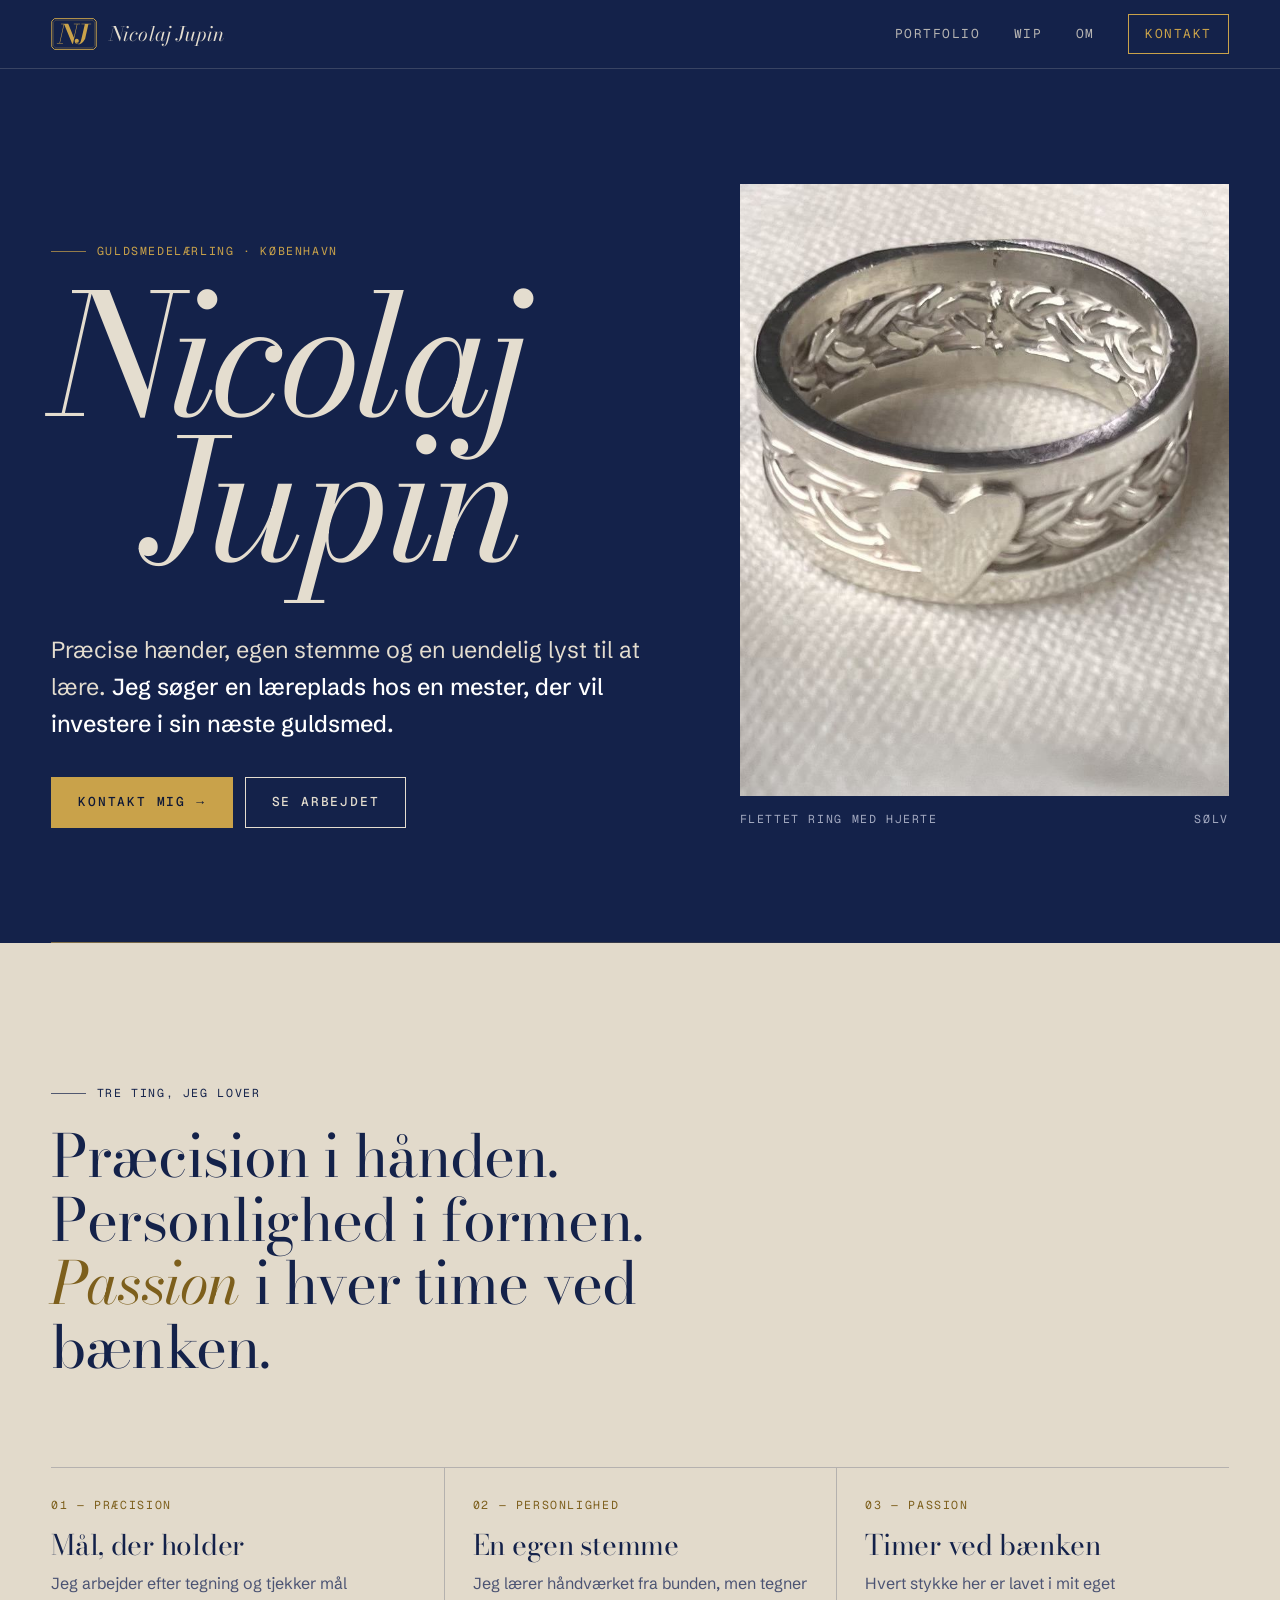
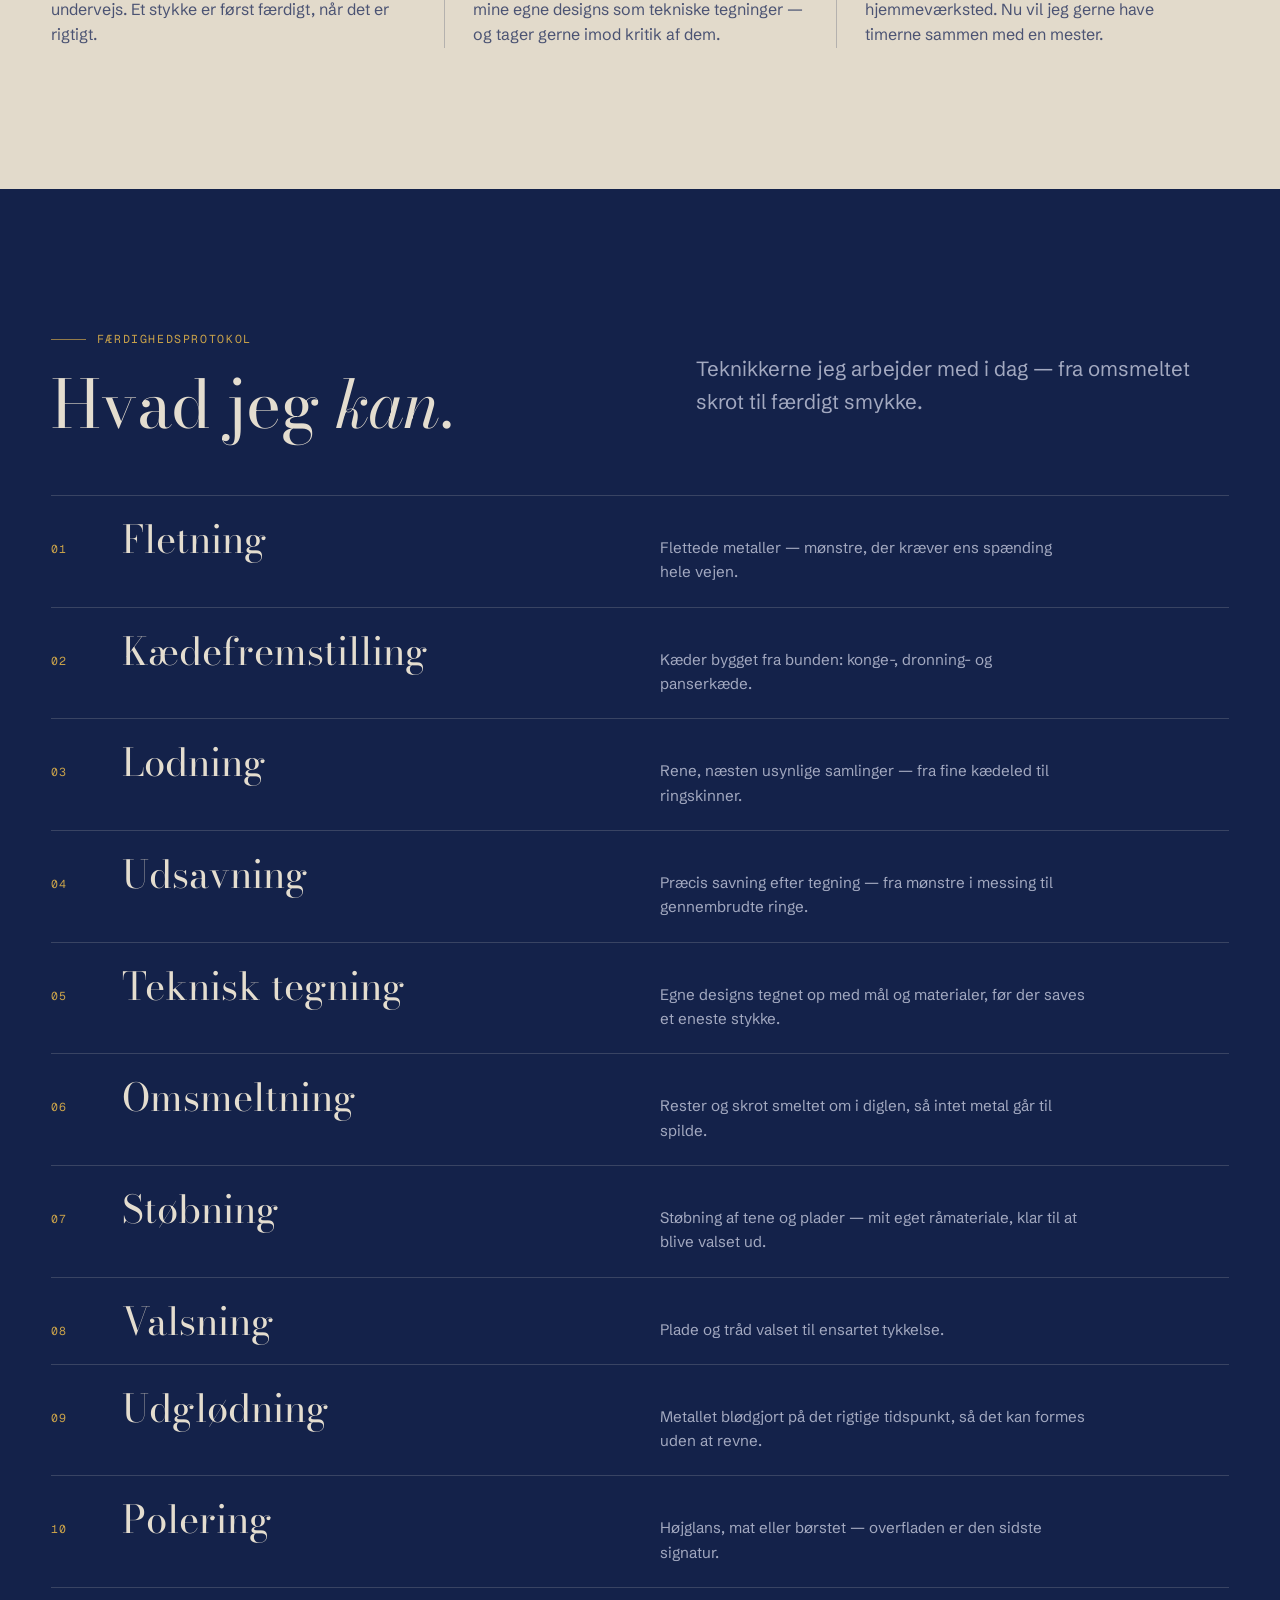
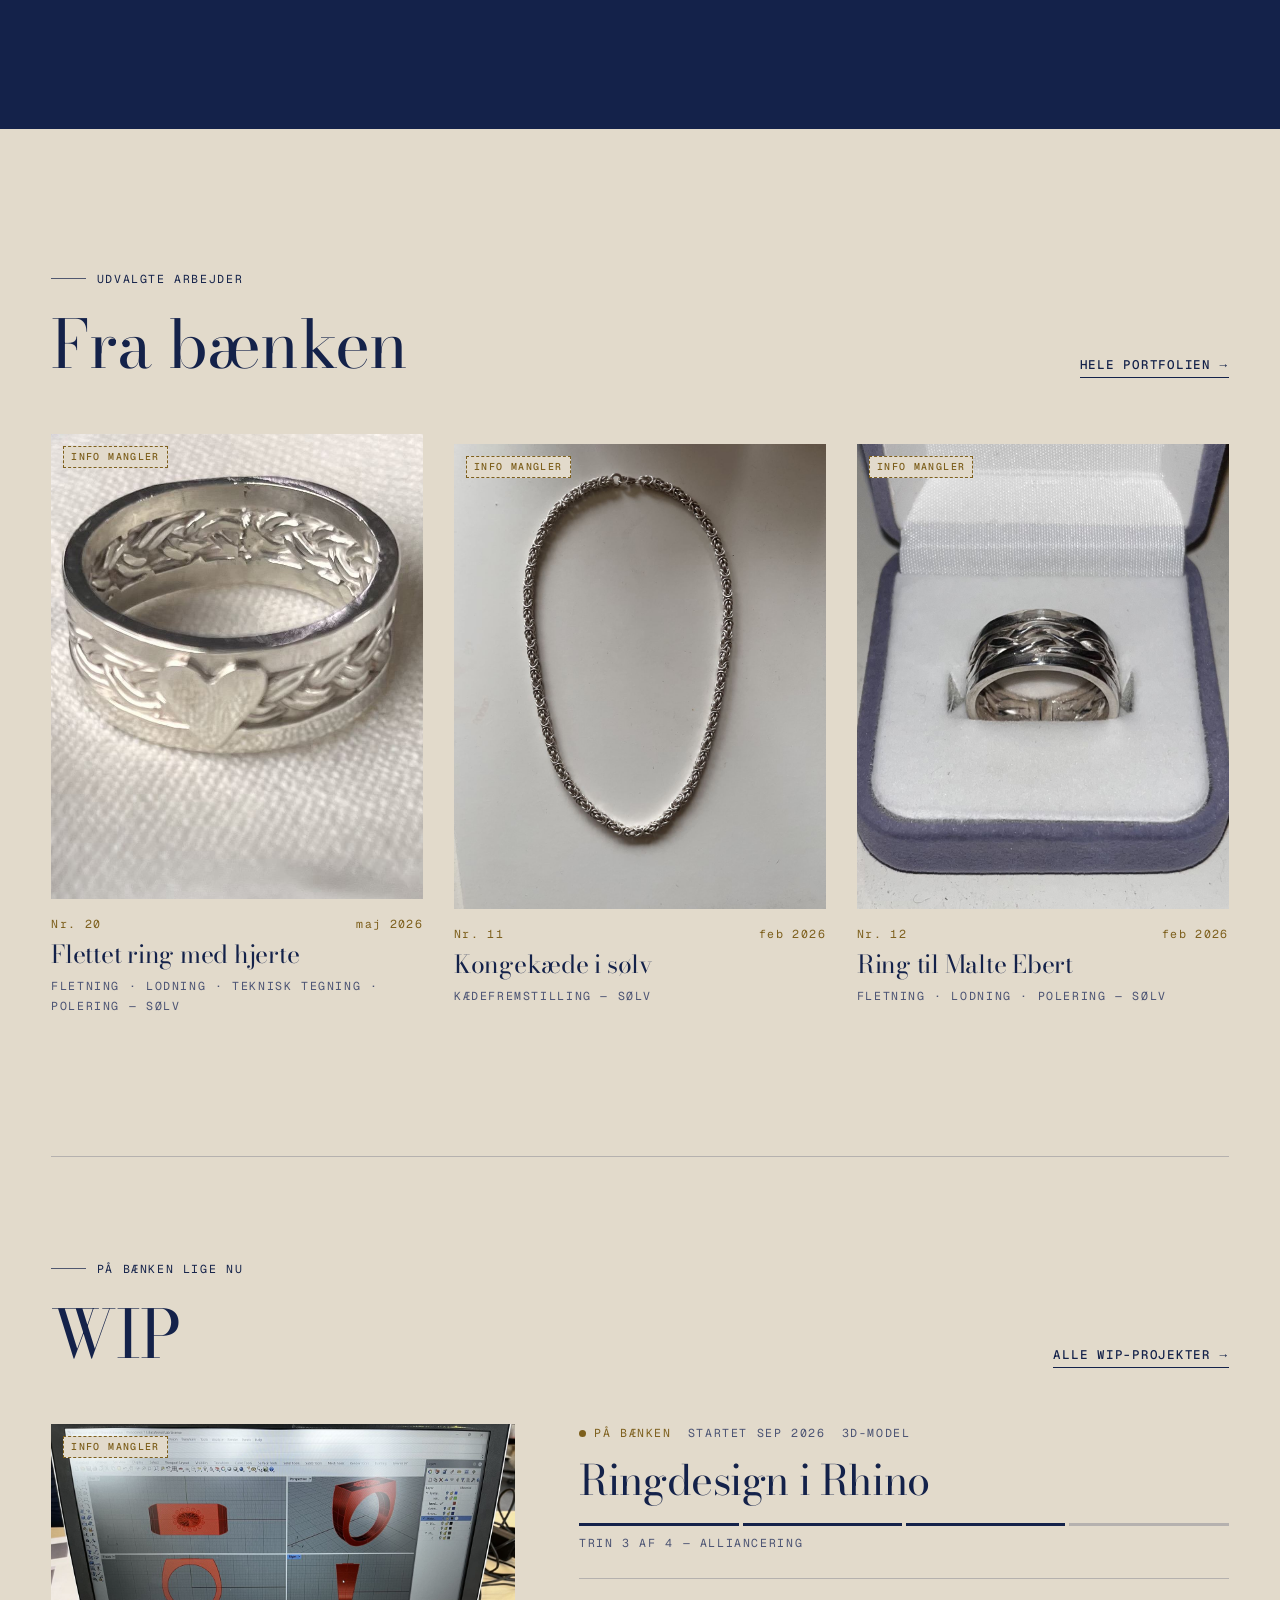
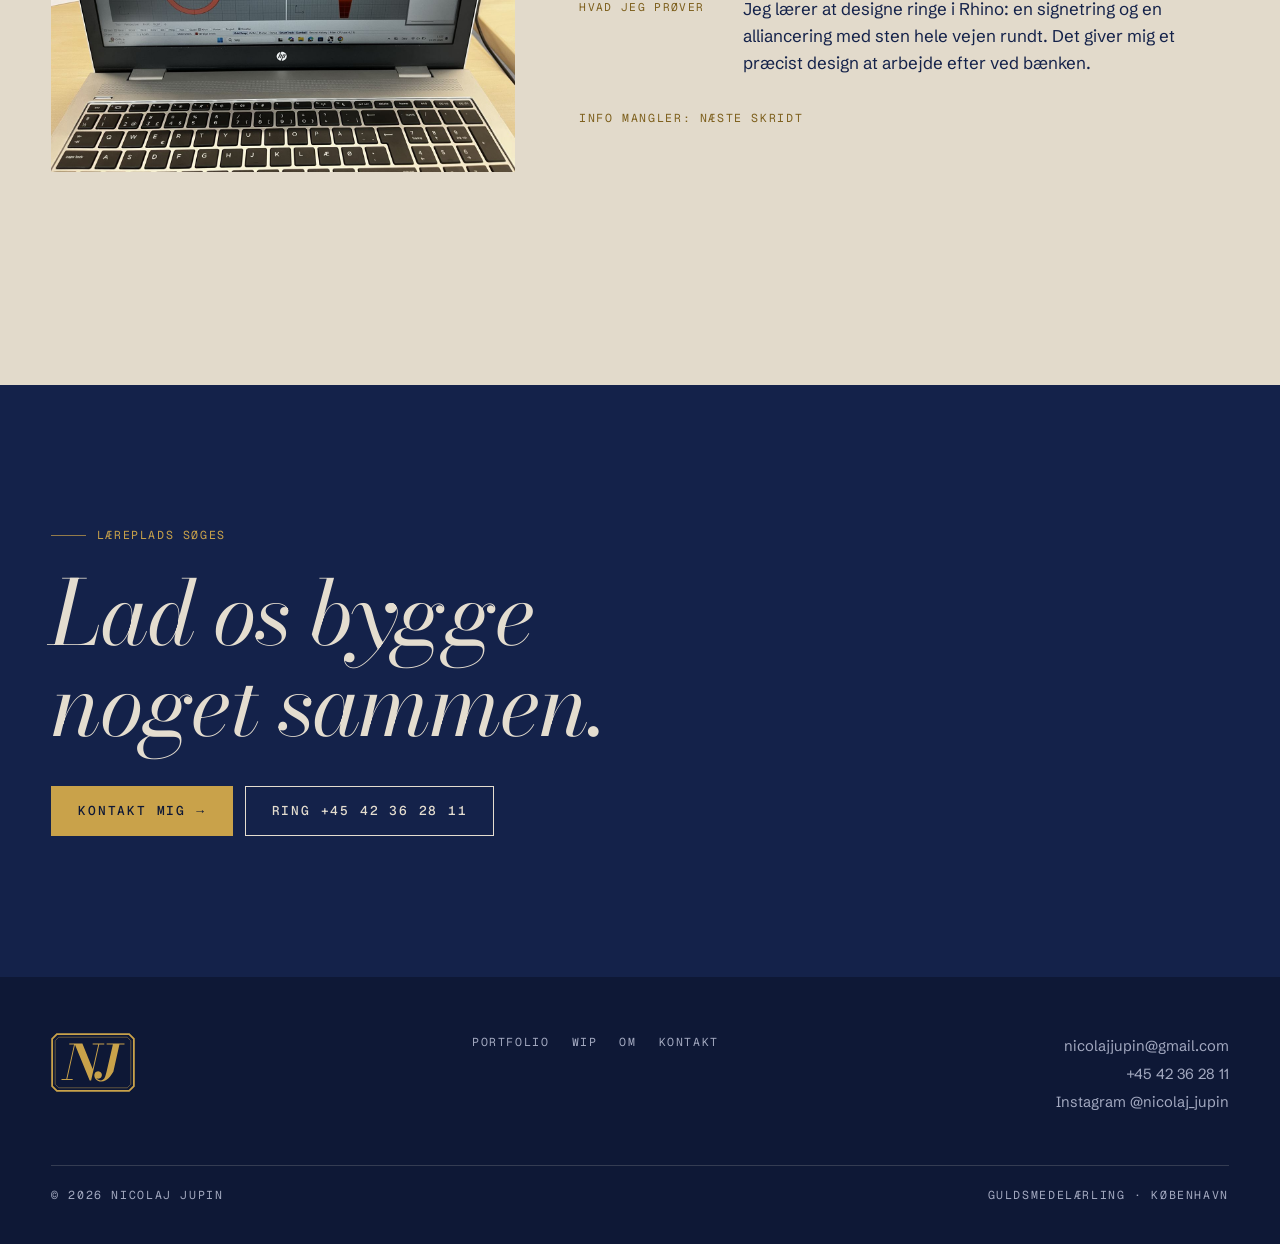
==== index.html @ 9dc7c46c "Skills ledger: plain list, no piece counts or links Shows TECHNIQUES exactly as listed in data.js; d" ====
<!doctype html>
<html lang="da" data-root="./">
<head>
<meta charset="utf-8">
<meta name="viewport" content="width=device-width, initial-scale=1">
<title>Nicolaj Jupin — Guldsmedelærling i København</title>
<meta name="description" content="Nicolaj Jupin er guldsmedelærling i København og søger læreplads. Se portfolio, WIP-projekter og kontakt ham direkte.">
<meta name="theme-color" content="#14224A">
<meta property="og:type" content="website">
<meta property="og:locale" content="da_DK">
<meta property="og:site_name" content="Nicolaj Jupin — Guldsmed">
<meta property="og:title" content="Nicolaj Jupin — Guldsmedelærling i København">
<meta property="og:description" content="Nicolaj Jupin er guldsmedelærling i København og søger læreplads. Se portfolio, WIP-projekter og kontakt ham direkte.">
<meta property="og:image" content="./assets/img/og.png">
<meta name="twitter:card" content="summary_large_image">
<link rel="icon" href="./assets/img/favicon.svg" type="image/svg+xml">
<link rel="apple-touch-icon" href="./assets/img/apple-touch-icon.png">
<link rel="preload" href="./assets/fonts/BodoniModa-italic.woff2" as="font" type="font/woff2" crossorigin>
<link rel="preload" href="./assets/fonts/SchibstedGrotesk-normal.woff2" as="font" type="font/woff2" crossorigin>
<link rel="stylesheet" href="./assets/css/style.css">
<script type="application/ld+json">{"@context": "https://schema.org", "@type": "Person", "name": "Nicolaj Jupin", "jobTitle": "Guldsmedelærling", "email": "mailto:nicolajjupin@gmail.com", "telephone": "+45 42 36 28 11", "address": {"@type": "PostalAddress", "addressLocality": "København", "addressCountry": "DK"}, "sameAs": ["https://www.instagram.com/nicolaj_jupin/"], "knowsAbout": ["Guldsmedearbejde", "Lodning", "Indfatning af ædelsten", "Valsning", "Trådtrækning", "Kædefremstilling", "Teknisk tegning"], "alumniOf": {"@type": "EducationalOrganization", "name": "NEXT København"}}</script>
</head>
<body>
<a class="skip" href="#main">Spring til indhold</a>
<header class="site-header">
  <div class="wrap">
    <a class="brand" href="./" aria-label="Nicolaj Jupin — forside">
      <span class="mark brand-mark" aria-hidden="true"></span>
      <span class="brand-name">Nicolaj Jupin</span>
    </a>
    <button class="nav-toggle" type="button" aria-expanded="false" aria-controls="nav" aria-label="Menu"><span></span><span></span></button>
    <nav class="nav" id="nav" aria-label="Hovedmenu">
      <a href="./portfolio/">Portfolio</a>
      <a href="./wip/">WIP</a>
      <a href="./om/">Om</a>
      <a class="nav-cta" href="./kontakt/">Kontakt</a>
    </nav>
  </div>
</header>
<main id="main">

<section class="hero on-ink">
  <div class="wrap hero-grid">
    <div>
      <p class="eyebrow">Guldsmedelærling · København</p>
      <h1 class="hero-name"><span>Nicolaj</span><span>Jupin</span></h1>
      <p class="hero-line">Præcise hænder, egen stemme og en uendelig lyst til at lære. <strong>Jeg søger en læreplads hos en mester, der vil investere i sin næste guldsmed.</strong></p>
      <div class="hero-actions">
        <a class="btn btn--gold" href="kontakt/">Kontakt mig <span class="arr">→</span></a>
        <a class="btn btn--ghost" href="portfolio/">Se arbejdet</a>
      </div>
    </div>
    <figure class="hero-figure">
      <a class="frame" href="portfolio/#flettet-ring-hjerte" style="display:block"><img src="assets/pieces/flettet-ring-hjerte-1.jpg" alt="Sølvring med flettet midte og et loddet hjerte" fetchpriority="high"></a>
      <figcaption class="spec"><span>Flettet ring med hjerte</span><span>Sølv</span></figcaption>
    </figure>
  </div>
</section>

<section class="section">
  <div class="wrap">
    <p class="eyebrow">Tre ting, jeg lover</p>
    <p class="statement reveal">Præcision i hånden. Personlighed i formen. <em>Passion</em> i hver time ved bænken.</p>
    <div class="pillars">
      <div class="pillar reveal"><span class="spec">01 — Præcision</span><h3>Mål, der holder</h3><p>Jeg arbejder efter tegning og tjekker mål undervejs. Et stykke er først færdigt, når det er rigtigt.</p></div>
      <div class="pillar reveal"><span class="spec">02 — Personlighed</span><h3>En egen stemme</h3><p>Jeg lærer håndværket fra bunden, men tegner mine egne designs som tekniske tegninger — og tager gerne imod kritik af dem.</p></div>
      <div class="pillar reveal"><span class="spec">03 — Passion</span><h3>Timer ved bænken</h3><p>Hvert stykke her er lavet i mit eget hjemmeværksted. Nu vil jeg gerne have timerne sammen med en mester.</p></div>
    </div>
  </div>
</section>

<section class="section on-ink" style="padding-top:0">
  <div class="wrap">
    <hr class="rule" style="margin-bottom:clamp(72px,11vw,150px);opacity:0">
    <div class="sec-head">
      <div><p class="eyebrow">Færdighedsprotokol</p><h2>Hvad jeg <em>kan</em>.</h2></div>
      <p class="lede" style="max-width:26em">Teknikkerne jeg arbejder med i dag — fra omsmeltet skrot til færdigt smykke.</p>
    </div>
    <ol class="ledger" id="ledger"></ol>
  </div>
</section>

<section class="section">
  <div class="wrap">
    <div class="sec-head">
      <div><p class="eyebrow">Udvalgte arbejder</p><h2>Fra bænken</h2></div>
      <a class="link-arrow" href="portfolio/">Hele portfolien <span>→</span></a>
    </div>
    <div class="grid" id="featured"></div>
  </div>
</section>

<section class="section on-linen" style="padding-top:0">
  <div class="wrap">
    <hr class="rule" style="margin-bottom:clamp(56px,8vw,110px)">
    <div class="sec-head">
      <div><p class="eyebrow">På bænken lige nu</p><h2>WIP</h2></div>
      <a class="link-arrow" href="wip/">Alle WIP-projekter <span>→</span></a>
    </div>
    <div id="wip" data-limit="1"></div>
  </div>
</section>

<section class="section on-ink cta-band">
  <div class="wrap">
    <p class="eyebrow">Læreplads søges</p>
    <h2 class="reveal">Lad os bygge noget sammen.</h2>
    <div class="row reveal">
      <a class="btn btn--gold" href="./kontakt/">Kontakt mig <span class="arr">→</span></a>
      <a class="btn btn--ghost" href="tel:+4542362811">Ring +45 42 36 28 11</a>
    </div>
  </div>
</section>
</main>
<dialog class="piece" id="piece-dialog" aria-label="Stykke"></dialog>
<footer class="site-footer">
  <div class="wrap">
    <div class="foot-grid">
      <a href="./" aria-label="Forside"><span class="mark foot-mark" aria-hidden="true"></span></a>
      <nav class="foot-nav spec" aria-label="Sidefod">
        <a href="./portfolio/">Portfolio</a><a href="./wip/">WIP</a><a href="./om/">Om</a><a href="./kontakt/">Kontakt</a>
      </nav>
      <div class="foot-contact">
        <a href="mailto:nicolajjupin@gmail.com">nicolajjupin@gmail.com</a><br>
        <a href="tel:+4542362811">+45 42 36 28 11</a><br>
        <a href="https://www.instagram.com/nicolaj_jupin/" rel="me noopener" target="_blank">Instagram @nicolaj_jupin</a>
      </div>
    </div>
    <div class="foot-base spec">
      <span>© <span id="year">2026</span> Nicolaj Jupin</span>
      <span>Guldsmedelærling · København</span>
    </div>
  </div>
</footer>
<script src="./assets/js/data.js"></script>
<script src="./assets/js/main.js"></script>
</body>
</html>
---- assets/css/style.css ----
/* Nicolaj Jupin — "The Hallmark"
   Ink blue dominates, linen is the paper, gold is rare and only for what matters. */

@font-face { font-family: "Bodoni Moda"; font-style: normal; font-weight: 400 700; font-display: swap;
  src: url("../fonts/BodoniModa-normal.woff2") format("woff2"); }
@font-face { font-family: "Bodoni Moda"; font-style: italic; font-weight: 400 700; font-display: swap;
  src: url("../fonts/BodoniModa-italic.woff2") format("woff2"); }
@font-face { font-family: "Schibsted Grotesk"; font-style: normal; font-weight: 400 700; font-display: swap;
  src: url("../fonts/SchibstedGrotesk-normal.woff2") format("woff2"); }
@font-face { font-family: "Geist Mono"; font-style: normal; font-weight: 400 500; font-display: swap;
  src: url("../fonts/GeistMono-normal.woff2") format("woff2"); }

:root {
  --ink: #14224a;
  --ink-deep: #0e1836;
  --ink-soft: #24345f;
  --linen: #e2dacb;          /* muted cream: warm, low-glare paper */
  --linen-2: #d6ccb9;
  --linen-text: #e4ddcf;     /* cream used as text on blue */
  --gold: #c9a24a;
  --gold-deep: #7d5f1c;      /* gold for small marks on linen */
  --muted: #4b5373;
  --muted-on-ink: #a3a9c0;
  --rule: rgba(20, 34, 74, .22);
  --rule-on-ink: rgba(228, 221, 207, .18);

  --display: "Bodoni Moda", "Didot", "Bodoni 72", Georgia, serif;
  --text: "Schibsted Grotesk", "Helvetica Neue", sans-serif;
  --mono: "Geist Mono", ui-monospace, "SFMono-Regular", Menlo, monospace;

  --gutter: clamp(16px, 4vw, 56px);
  --max: 1320px;
  --ease: cubic-bezier(.2, .7, .1, 1);
}

*, *::before, *::after { box-sizing: border-box; }
html { -webkit-text-size-adjust: 100%; scroll-behavior: smooth; }
body {
  margin: 0;
  background: var(--linen);
  color: var(--ink);
  font: 400 1.0625rem/1.6 var(--text);
  -webkit-font-smoothing: antialiased;
  text-rendering: optimizeLegibility;
}
img { max-width: 100%; display: block; }
a { color: inherit; }
::selection { background: var(--gold); color: var(--ink-deep); }
:focus-visible { outline: 2px solid var(--gold); outline-offset: 3px; }

.skip { position: absolute; left: -999px; top: 8px; background: var(--gold); color: var(--ink-deep); padding: 8px 14px; z-index: 100; }
.skip:focus { left: 8px; }

.wrap { width: 100%; max-width: var(--max); margin: 0 auto; padding: 0 var(--gutter); }

/* ---------- type ---------- */
.eyebrow, .spec, .mono {
  font-family: var(--mono);
  font-size: .72rem;
  letter-spacing: .14em;
  text-transform: uppercase;
  font-weight: 400;
}
.eyebrow { display: flex; align-items: center; gap: .9em; margin: 0 0 1.4rem; }
.eyebrow::before { content: ""; width: 2.2rem; height: 1px; background: currentColor; opacity: .7; }
.on-ink .eyebrow { color: var(--gold); }

h1, h2, h3 { font-family: var(--display); font-weight: 400; margin: 0; line-height: 1.02; letter-spacing: -.01em; }
/* Bodoni's display optical size makes hairlines vanish on screens; a lower opsz keeps them crisp. */
h1, h2, h3, .statement, .ledger .t, .big-link, .brand-name { font-variation-settings: "opsz" 24; }
h2 { font-size: clamp(2.2rem, 5.2vw, 4.2rem); }
h3 { font-size: clamp(1.4rem, 2.2vw, 1.8rem); line-height: 1.15; }
em, .it { font-style: italic; }
.lede { font-size: clamp(1.1rem, 1.6vw, 1.3rem); max-width: 34em; color: var(--muted); }
.on-ink .lede { color: var(--muted-on-ink); }
p { margin: 0 0 1em; }

/* ---------- surfaces ---------- */
.on-ink { background: var(--ink); color: var(--linen-text); }
.on-ink-deep { background: var(--ink-deep); color: var(--linen-text); }
.section { padding: clamp(72px, 11vw, 150px) 0; }
.section--tight { padding: clamp(56px, 7vw, 96px) 0; }

.rule { border: 0; height: 1px; background: var(--rule); margin: 0; }
.on-ink .rule { background: var(--rule-on-ink); }

/* ---------- header ---------- */
.site-header {
  position: sticky; top: 0; z-index: 50;
  background: var(--ink);
  color: var(--linen-text);
  border-bottom: 1px solid var(--rule-on-ink);
}
.site-header .wrap { display: flex; align-items: center; justify-content: space-between; height: 68px; }
.brand { display: flex; align-items: center; gap: 12px; text-decoration: none; }
.mark {
  display: block; aspect-ratio: 3000 / 2100; background: currentColor;
  -webkit-mask: url("../img/mark.svg") center / contain no-repeat; mask: url("../img/mark.svg") center / contain no-repeat;
}
.brand-mark { width: 46px; color: var(--gold); flex: none; }
.brand-name { font-family: var(--display); font-style: italic; font-size: 1.25rem; letter-spacing: .005em; }
.nav { display: flex; align-items: center; gap: clamp(18px, 2.6vw, 38px); }
.nav a {
  text-decoration: none; font-size: .8rem; letter-spacing: .12em; text-transform: uppercase;
  font-family: var(--mono); color: var(--linen-text); opacity: .78; padding: 6px 0; position: relative;
  transition: opacity .2s;
}
.nav a:hover, .nav a[aria-current="page"] { opacity: 1; }
.nav a[aria-current="page"]::after { content: ""; position: absolute; left: 0; right: 0; bottom: 0; height: 1px; background: var(--gold); }
.nav a.nav-cta { opacity: 1; color: var(--gold); border: 1px solid var(--gold); padding: 9px 16px; }
.nav a.nav-cta:hover { background: var(--gold); color: var(--ink-deep); }
.nav a.nav-cta[aria-current="page"]::after { display: none; }
.nav-toggle { display: none; background: none; border: 0; color: var(--linen-text); padding: 10px; margin-right: -10px; cursor: pointer; }
.nav-toggle span { display: block; width: 24px; height: 1px; background: currentColor; margin: 6px 0; transition: transform .3s var(--ease), opacity .2s; }

@media (max-width: 760px) {
  .nav-toggle { display: block; }
  .nav {
    position: fixed; inset: 68px 0 auto 0; flex-direction: column; align-items: stretch; gap: 0;
    background: var(--ink); padding: 8px var(--gutter) 28px; border-bottom: 1px solid var(--rule-on-ink);
    transform: translateY(-8px); opacity: 0; visibility: hidden; transition: all .25s var(--ease);
  }
  .nav a { padding: 18px 0; border-bottom: 1px solid var(--rule-on-ink); font-size: .85rem; }
  .nav a[aria-current="page"]::after { display: none; }
  .nav a[aria-current="page"] { color: var(--gold); }
  .nav a.nav-cta { margin-top: 20px; text-align: center; }
  .menu-open .nav { transform: none; opacity: 1; visibility: visible; }
  .menu-open .nav-toggle span:first-child { transform: translateY(3.5px) rotate(45deg); }
  .menu-open .nav-toggle span:last-child { transform: translateY(-3.5px) rotate(-45deg); }
}

/* ---------- buttons ---------- */
.btn {
  display: inline-flex; align-items: center; gap: .8em; text-decoration: none; cursor: pointer;
  font: 500 .8rem/1 var(--mono); letter-spacing: .14em; text-transform: uppercase;
  padding: 18px 26px; border: 1px solid currentColor; background: none; color: inherit;
  transition: background .25s, color .25s, border-color .25s;
}
.btn .arr { transition: transform .3s var(--ease); }
.btn:hover .arr { transform: translateX(4px); }
.btn--gold { background: var(--gold); border-color: var(--gold); color: var(--ink-deep); }
.btn--gold:hover { background: var(--linen-text); border-color: var(--linen-text); }
.btn--ghost:hover { background: var(--linen-text); color: var(--ink); border-color: var(--linen-text); }
.on-linen .btn--ghost:hover, .btn--ink:hover { background: var(--ink); color: var(--linen-text); border-color: var(--ink); }
.link-arrow { font: 500 .78rem/1 var(--mono); letter-spacing: .14em; text-transform: uppercase; text-decoration: none; display: inline-flex; gap: .7em; padding: 6px 0; border-bottom: 1px solid currentColor; }
.link-arrow:hover { color: var(--gold-deep); }
.on-ink .link-arrow:hover { color: var(--gold); }

/* ---------- hero ---------- */
.hero { position: relative; overflow: hidden; padding: clamp(56px, 9vw, 120px) 0 clamp(64px, 9vw, 120px); }
.hero-grid { display: grid; grid-template-columns: 1.25fr 1fr; gap: clamp(32px, 6vw, 96px); align-items: end; }
.hero-name {
  font-family: var(--display); font-style: italic; font-weight: 400;
  font-size: clamp(3.6rem, 16vw, 10.5rem); line-height: .86; letter-spacing: -.035em;
  margin: 0 0 .35em; font-variation-settings: "opsz" 12;
}
.hero-name span { display: block; }
.hero-name span:last-child { padding-left: .55em; }
.hero-line { font-size: clamp(1.15rem, 1.9vw, 1.45rem); max-width: 26em; color: var(--linen-text); margin-bottom: 2.2rem; }
.hero-line strong { font-weight: 500; color: #fff; }
.hero-actions { display: flex; flex-wrap: wrap; gap: 12px; }
.hero-figure { margin: 0; }
.hero-figure .frame { aspect-ratio: 4 / 5; }
.hero-figure figcaption { margin-top: 14px; color: var(--muted-on-ink); display: flex; justify-content: space-between; gap: 12px; }
.hero::after { /* engraved hairline under the whole hero */
  content: ""; position: absolute; left: var(--gutter); right: var(--gutter); bottom: 0; height: 1px;
  background: linear-gradient(90deg, var(--gold), transparent 70%); opacity: .6;
}
@media (max-width: 860px) {
  .hero-grid { grid-template-columns: 1fr; }
  .hero-figure { max-width: 440px; }
}

/* ---------- photo frames & placeholders ---------- */
.frame {
  position: relative; overflow: hidden; background: var(--linen-2);
  aspect-ratio: 1 / 1;
}
.frame img { width: 100%; height: 100%; object-fit: cover; transition: transform .8s var(--ease); }
.on-ink .frame { background: var(--ink-soft); }
.ph-photo {
  position: absolute; inset: 0; display: grid; place-items: center; text-align: center;
  background:
    radial-gradient(120% 90% at 30% 20%, rgba(255,255,255,.35), transparent 60%),
    repeating-linear-gradient(135deg, transparent 0 14px, rgba(20,34,74,.045) 14px 15px),
    var(--linen-2);
  color: var(--ink);
}
.on-ink .ph-photo, .ph-photo--ink {
  background:
    radial-gradient(120% 90% at 30% 20%, rgba(201,162,74,.16), transparent 60%),
    repeating-linear-gradient(135deg, transparent 0 14px, rgba(228,221,207,.05) 14px 15px),
    var(--ink-soft);
  color: var(--linen-text);
}
.ph-photo .mark { width: 34%; max-width: 130px; opacity: .3; margin: 0 auto 14px; }
.ph-photo .spec { opacity: .6; }

/* clearly visible marker for placeholder content that still needs real copy/photos */
.ph-tag {
  display: inline-block; font: 500 .62rem/1 var(--mono); letter-spacing: .14em; text-transform: uppercase;
  padding: 5px 7px; border: 1px dashed currentColor; color: var(--gold-deep); vertical-align: middle;
}
.on-ink .ph-tag { color: var(--gold); }
.frame .ph-tag { position: absolute; top: 12px; left: 12px; background: var(--linen); z-index: 1; }
.on-ink .frame .ph-tag { background: var(--ink); }

/* ---------- statement ---------- */
.statement {
  font-family: var(--display); font-weight: 400; font-size: clamp(1.9rem, 4.6vw, 3.9rem);
  line-height: 1.08; letter-spacing: -.015em; max-width: 19ch; margin: 0;
}
.statement em { color: var(--gold-deep); }
.pillars { display: grid; grid-template-columns: repeat(3, 1fr); gap: 0; margin-top: clamp(48px, 7vw, 88px); border-top: 1px solid var(--rule); }
.pillar { padding: 28px 28px 0 0; }
.pillar + .pillar { padding-left: 28px; border-left: 1px solid var(--rule); }
.pillar .spec { color: var(--gold-deep); display: block; margin-bottom: 14px; }
.pillar h3 { margin-bottom: 10px; }
.pillar p { color: var(--muted); margin: 0; font-size: 1rem; }
@media (max-width: 760px) {
  .pillars { grid-template-columns: 1fr; }
  .pillar, .pillar + .pillar { padding: 24px 0; border-left: 0; border-bottom: 1px solid var(--rule); }
}

/* ---------- section heads ---------- */
.sec-head { display: flex; justify-content: space-between; align-items: end; gap: 24px; margin-bottom: clamp(32px, 5vw, 56px); flex-wrap: wrap; }
.sec-head h2 { max-width: 14ch; }

/* ---------- piece cards ---------- */
.grid { display: grid; grid-template-columns: repeat(3, 1fr); gap: clamp(20px, 3vw, 40px) clamp(16px, 2.4vw, 32px); }
@media (max-width: 960px) { .grid { grid-template-columns: repeat(2, 1fr); } }
@media (max-width: 560px) { .grid { grid-template-columns: 1fr; } }

.card { display: block; text-decoration: none; color: inherit; background: none; border: 0; padding: 0; text-align: left; font: inherit; cursor: pointer; width: 100%; }
.card .frame { aspect-ratio: 4 / 5; }
.card:hover .frame img { transform: scale(1.035); }
.card-meta { display: flex; justify-content: space-between; align-items: baseline; gap: 12px; margin-top: 16px; }
.card-no { font-family: var(--mono); font-size: .72rem; letter-spacing: .12em; color: var(--gold-deep); }
.on-ink .card-no { color: var(--gold); }
.card h3 { font-size: 1.55rem; margin: 6px 0 8px; transition: color .2s; }
.card:hover h3 { font-style: italic; }
.card .spec { color: var(--muted); line-height: 1.7; }
.on-ink .card .spec { color: var(--muted-on-ink); }

/* ---------- skills ledger ---------- */
.ledger { list-style: none; margin: 0; padding: 0; border-top: 1px solid var(--rule-on-ink); counter-reset: led; }
.ledger li { counter-increment: led; }
.ledger .row {
  display: grid; grid-template-columns: 3.2rem minmax(0, 1fr) minmax(0, 1.1fr); align-items: baseline; gap: 20px;
  padding: 22px 0; border-bottom: 1px solid var(--rule-on-ink);
}
.ledger .row::before { content: counter(led, decimal-leading-zero); font-family: var(--mono); font-size: .72rem; letter-spacing: .1em; color: var(--gold); }
.ledger .t { font-family: var(--display); font-size: clamp(1.5rem, 3vw, 2.4rem); line-height: 1.1; }
.ledger .d { color: var(--muted-on-ink); font-size: .95rem; max-width: 28em; }
@media (max-width: 760px) {
  .ledger .row { grid-template-columns: 2.4rem minmax(0, 1fr); row-gap: 6px; padding: 18px 0; }
  .ledger .d { grid-column: 2; }
}

/* ---------- WIP ---------- */
.wip { display: grid; grid-template-columns: minmax(0, 5fr) minmax(0, 7fr); gap: clamp(28px, 5vw, 72px); padding: clamp(40px, 6vw, 72px) 0; border-top: 1px solid var(--rule); }
.wip:first-child { border-top: 0; padding-top: 0; }
.wip .frame { aspect-ratio: 4 / 3; }
.wip-status { display: flex; gap: 16px; flex-wrap: wrap; margin-bottom: 14px; color: var(--muted); }
.wip-status .live { color: var(--gold-deep); display: inline-flex; align-items: center; gap: 8px; }
.wip-status .live::before { content: ""; width: 7px; height: 7px; border-radius: 50%; background: currentColor; animation: pulse 2.4s infinite; }
@keyframes pulse { 50% { opacity: .25; } }
.wip h3 { font-size: clamp(1.8rem, 3.4vw, 2.6rem); margin-bottom: 18px; }
.progress { display: grid; grid-template-columns: repeat(var(--steps, 5), 1fr); gap: 4px; margin: 0 0 8px; }
.progress i { height: 3px; background: var(--rule); }
.progress i.on { background: var(--ink); }
.progress-label { color: var(--muted); margin-bottom: 26px; display: block; }
.notes { display: grid; gap: 0; margin: 0; }
.notes > div { display: grid; grid-template-columns: 9rem 1fr; gap: 20px; padding: 16px 0; border-top: 1px solid var(--rule); }
.notes dt { font-family: var(--mono); font-size: .7rem; letter-spacing: .12em; text-transform: uppercase; color: var(--gold-deep); padding-top: 4px; }
.notes dd { margin: 0; }
@media (max-width: 760px) {
  .wip { grid-template-columns: 1fr; }
  .notes > div { grid-template-columns: 1fr; gap: 6px; }
}

/* ---------- page head (inner pages) ---------- */
.page-head { padding: clamp(56px, 9vw, 120px) 0 clamp(40px, 6vw, 72px); }
.page-head h1 { font-size: clamp(3rem, 9vw, 7.5rem); font-style: italic; letter-spacing: -.03em; line-height: .92; margin-bottom: 24px; font-variation-settings: "opsz" 12; }

/* ---------- portfolio controls ---------- */
.controls { display: flex; justify-content: space-between; align-items: center; gap: 20px; flex-wrap: wrap; padding: 20px 0; border-top: 1px solid var(--rule); border-bottom: 1px solid var(--rule); margin-bottom: clamp(32px, 5vw, 56px); position: sticky; top: 68px; background: var(--linen); z-index: 10; }
.chips { display: flex; gap: 8px; flex-wrap: wrap; }
.chip {
  font: 400 .72rem/1 var(--mono); letter-spacing: .1em; text-transform: uppercase; cursor: pointer;
  padding: 10px 14px; border: 1px solid var(--rule); background: none; color: var(--ink); transition: all .2s;
}
.chip:hover { border-color: var(--ink); }
.chip[aria-pressed="true"] { background: var(--ink); color: var(--linen-text); border-color: var(--ink); }
.chip .c { opacity: .55; margin-left: 4px; }
.chip--tech { border-style: dashed; border-color: var(--gold-deep); color: var(--gold-deep); }
.sort { display: flex; align-items: center; gap: 10px; color: var(--muted); }
.sort select { font: 400 .72rem/1 var(--mono); letter-spacing: .1em; text-transform: uppercase; background: none; border: 1px solid var(--rule); color: var(--ink); padding: 10px 30px 10px 12px; appearance: none; cursor: pointer;
  background-image: linear-gradient(45deg, transparent 50%, var(--ink) 50%), linear-gradient(135deg, var(--ink) 50%, transparent 50%);
  background-position: calc(100% - 15px) 50%, calc(100% - 10px) 50%; background-size: 5px 5px; background-repeat: no-repeat; }
.count { color: var(--muted); }
@media (max-width: 760px) {
  .controls { position: static; }
  .chips { flex-wrap: nowrap; overflow-x: auto; margin: 0 calc(var(--gutter) * -1); padding: 0 var(--gutter) 4px; scrollbar-width: none; width: calc(100% + var(--gutter) * 2); }
  .chip { flex: none; }
}
.timeline-note { display: none; margin: -24px 0 36px; color: var(--muted); }
.show-progress .timeline-note { display: block; }

/* ---------- piece dialog ---------- */
dialog.piece {
  width: min(1100px, calc(100% - 24px)); max-height: calc(100% - 24px); padding: 0; border: 0;
  background: var(--linen); color: var(--ink); overflow: auto;
}
dialog.piece::backdrop { background: rgba(14, 24, 54, .82); backdrop-filter: blur(3px); }
.piece-inner { display: grid; grid-template-columns: 1.1fr 1fr; }
.piece-media { background: var(--linen-2); }
.piece-media .frame { aspect-ratio: 4 / 5; }
.piece-thumbs { display: flex; flex-wrap: wrap; gap: 6px; padding: 6px; }
.piece-media .frame img { object-fit: contain; }
.piece-thumbs button { width: 64px; aspect-ratio: 1; padding: 0; border: 1px solid transparent; background: none; cursor: pointer; }
.piece-thumbs button[aria-current="true"] { border-color: var(--ink); }
.piece-thumbs img { width: 100%; height: 100%; object-fit: cover; }
.piece-body { padding: clamp(28px, 4vw, 52px); position: relative; }
.piece-body h2 { font-size: clamp(2.2rem, 4vw, 3.2rem); margin: 10px 0 20px; }
.piece-close { position: absolute; top: 14px; right: 14px; width: 44px; height: 44px; border: 1px solid var(--rule); background: var(--linen); cursor: pointer; font-size: 1.3rem; color: var(--ink); }
.piece-close:hover { background: var(--ink); color: var(--linen-text); }
.spec-table { width: 100%; border-collapse: collapse; margin: 24px 0; }
.spec-table th, .spec-table td { text-align: left; padding: 11px 0; border-top: 1px solid var(--rule); vertical-align: top; }
.spec-table th { font: 400 .7rem/1.6 var(--mono); letter-spacing: .12em; text-transform: uppercase; color: var(--gold-deep); width: 40%; font-weight: 400; }
@media (max-width: 760px) { .piece-inner { grid-template-columns: 1fr; } }

/* ---------- about ---------- */
.about-grid { display: grid; grid-template-columns: 5fr 7fr; gap: clamp(32px, 6vw, 96px); align-items: start; }
.about-grid .frame { aspect-ratio: 3 / 4; position: sticky; top: 100px; }
.prose { font-size: 1.12rem; max-width: 36em; }
.prose p:first-of-type::first-letter {
  font-family: var(--display); font-style: italic; float: left; font-size: 4.6em; line-height: .8; padding: .06em .1em 0 0; color: var(--gold-deep);
}
.prose h3 { margin: 2.2em 0 .6em; }
.facts { margin: 40px 0 0; border-top: 1px solid var(--rule); }
.facts > div { display: grid; grid-template-columns: 10rem 1fr; gap: 20px; padding: 14px 0; border-bottom: 1px solid var(--rule); }
.facts dt { font: 400 .7rem/1.9 var(--mono); letter-spacing: .12em; text-transform: uppercase; color: var(--gold-deep); }
.facts dd { margin: 0; }
@media (max-width: 860px) {
  .about-grid { grid-template-columns: 1fr; }
  .about-grid .frame { position: static; max-width: 440px; }
}

/* ---------- contact ---------- */
.contact-grid { display: grid; grid-template-columns: 1fr 1fr; gap: clamp(40px, 7vw, 110px); align-items: start; }
.big-link {
  display: inline-block; font-family: var(--display); font-style: italic; font-size: clamp(1.45rem, 3.3vw, 2.6rem);
  line-height: 1.1; text-decoration: none; border-bottom: 1px solid var(--gold); padding-bottom: 6px; overflow-wrap: anywhere;
  transition: color .2s;
}
.big-link:hover { color: var(--gold); }
.channels { margin: 44px 0 0; border-top: 1px solid var(--rule-on-ink); }
.channels > div { display: grid; grid-template-columns: 8.5rem 1fr; gap: 16px; padding: 16px 0; border-bottom: 1px solid var(--rule-on-ink); }
.channels dt { font: 400 .7rem/1.9 var(--mono); letter-spacing: .12em; text-transform: uppercase; color: var(--gold); }
.channels dd { margin: 0; }
.channels a { text-decoration: none; border-bottom: 1px solid var(--rule-on-ink); }
.channels a:hover { border-color: var(--gold); color: var(--gold); }

.form { display: grid; gap: 22px; }
.field label { display: block; font: 400 .7rem/1 var(--mono); letter-spacing: .12em; text-transform: uppercase; color: var(--muted-on-ink); margin-bottom: 10px; }
.field input, .field textarea {
  width: 100%; font: 400 1.05rem/1.4 var(--text); color: var(--linen-text); background: transparent;
  border: 0; border-bottom: 1px solid var(--rule-on-ink); padding: 10px 0 12px; border-radius: 0; transition: border-color .2s;
}
.field textarea { min-height: 140px; resize: vertical; }
.field input:focus, .field textarea:focus { outline: none; border-bottom-color: var(--gold); }
.field input::placeholder, .field textarea::placeholder { color: rgba(228, 221, 207, .35); }
.form-note { color: var(--muted-on-ink); font-size: .9rem; margin: 0; }
@media (max-width: 860px) { .contact-grid { grid-template-columns: 1fr; } }

/* ---------- CTA band ---------- */
.cta-band { text-align: left; }
.cta-band h2 { font-size: clamp(2.6rem, 7vw, 6rem); font-style: italic; max-width: 12ch; margin-bottom: 36px; letter-spacing: -.025em; }
.cta-band .row { display: flex; gap: 12px; flex-wrap: wrap; align-items: center; }

/* ---------- footer ---------- */
.site-footer { background: var(--ink-deep); color: var(--muted-on-ink); padding: 56px 0 40px; font-size: .92rem; }
.foot-grid { display: grid; grid-template-columns: auto 1fr auto; gap: 40px; align-items: start; }
.foot-mark { width: 84px; color: var(--gold); }
.foot-nav { display: flex; gap: 22px; flex-wrap: wrap; justify-content: center; }
.foot-nav a, .foot-contact a { text-decoration: none; }
.foot-nav a:hover, .foot-contact a:hover { color: var(--gold); }
.foot-contact { text-align: right; line-height: 1.9; }
.foot-base { display: flex; justify-content: space-between; gap: 16px; flex-wrap: wrap; margin-top: 48px; padding-top: 20px; border-top: 1px solid var(--rule-on-ink); }
@media (max-width: 760px) {
  .foot-grid { grid-template-columns: 1fr; gap: 28px; }
  .foot-nav { justify-content: flex-start; }
  .foot-contact { text-align: left; }
}

/* ---------- reveal ---------- */
.js .reveal { opacity: 0; transform: translateY(18px); transition: opacity .9s var(--ease), transform .9s var(--ease); }
.js .reveal.in { opacity: 1; transform: none; }
@media (prefers-reduced-motion: reduce) {
  html { scroll-behavior: auto; }
  .js .reveal { opacity: 1; transform: none; transition: none; }
  * { animation: none !important; }
}

.visually-hidden { position: absolute !important; width: 1px; height: 1px; overflow: hidden; clip: rect(0 0 0 0); white-space: nowrap; }
.empty { padding: 60px 0; color: var(--muted); text-align: center; }
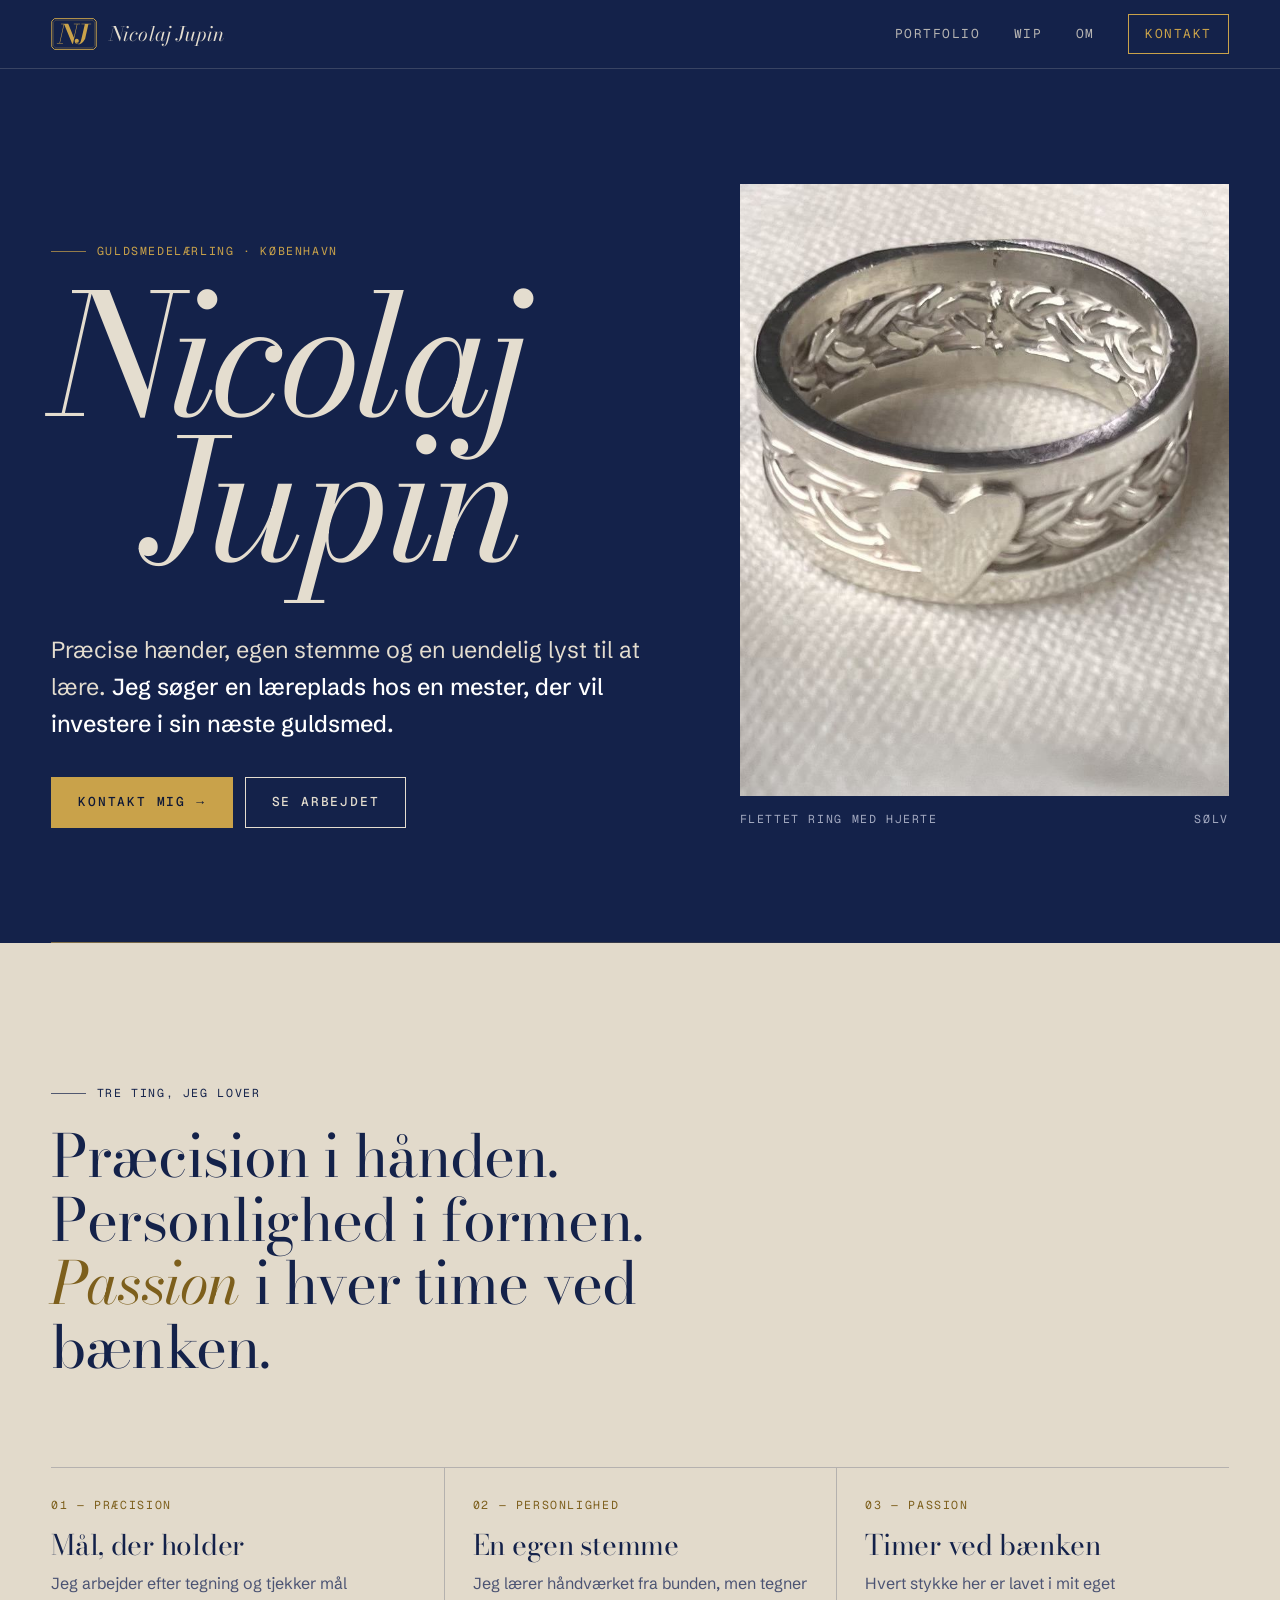
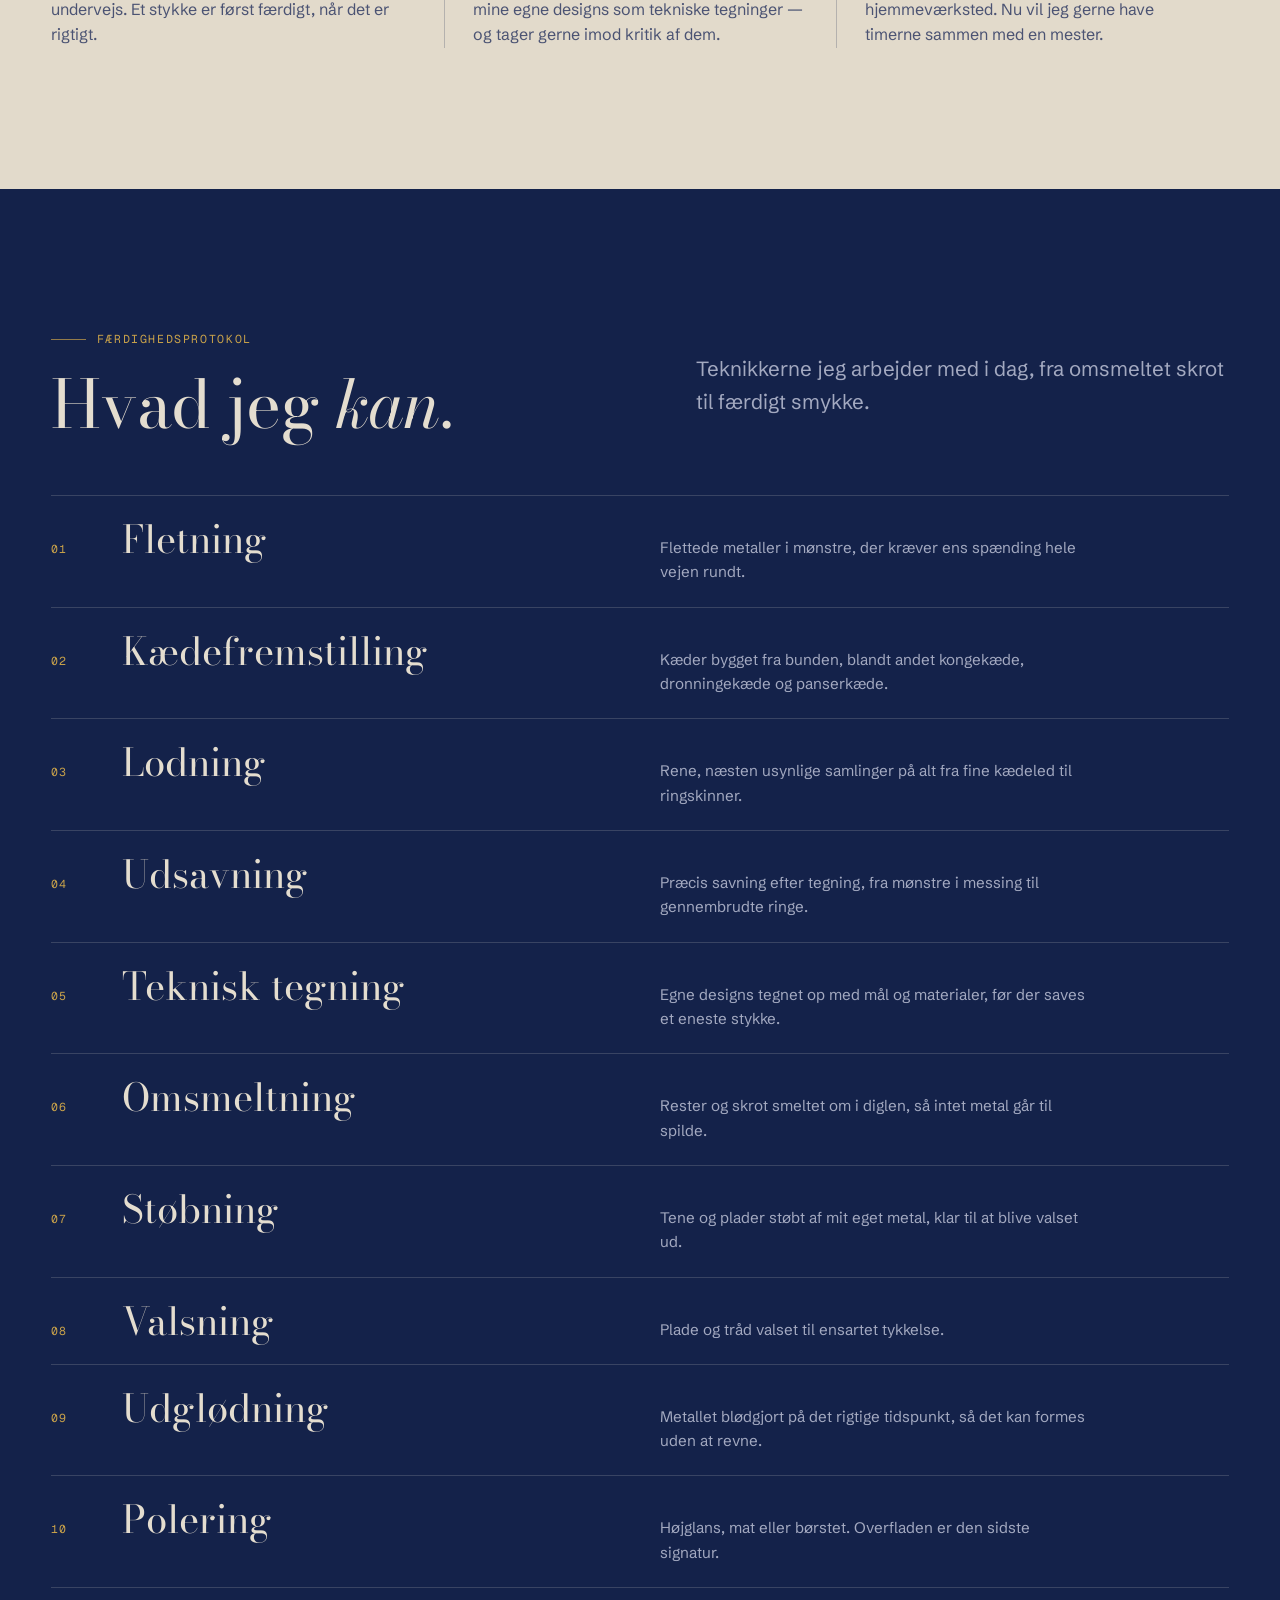
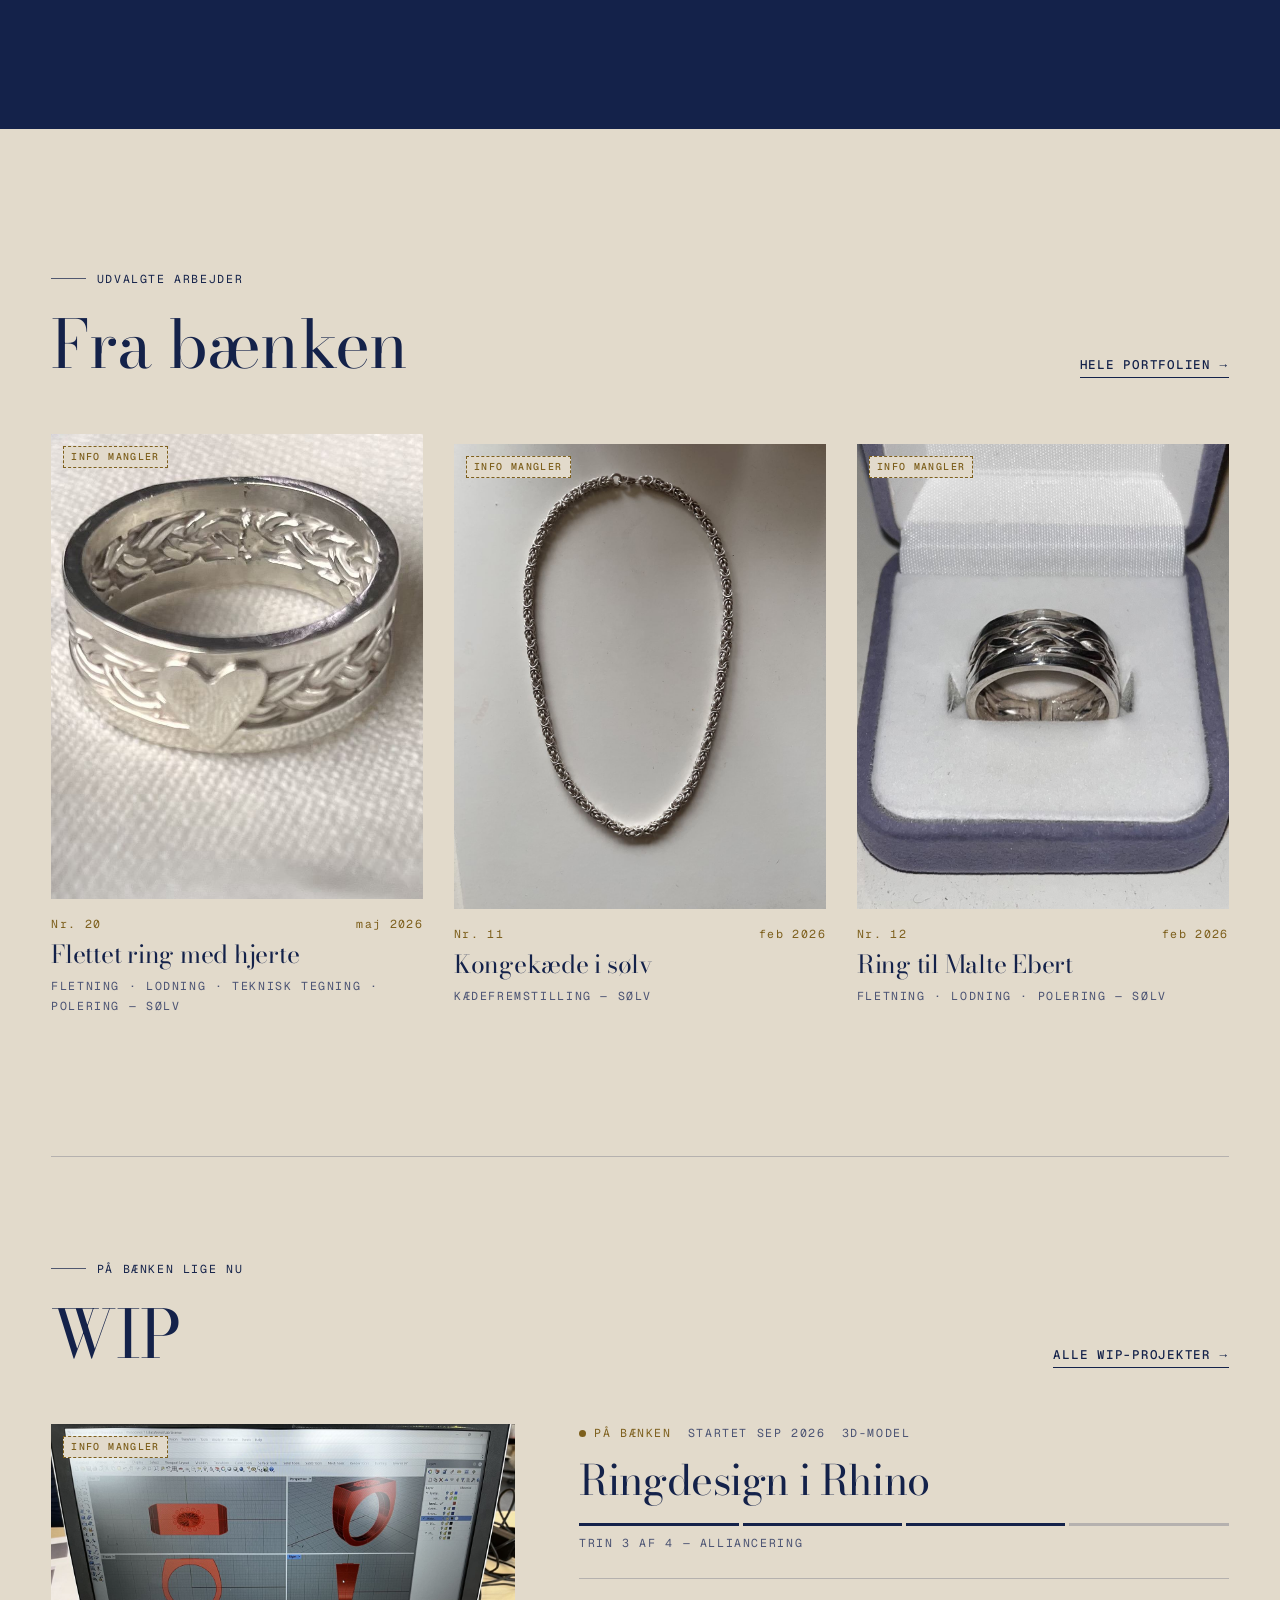
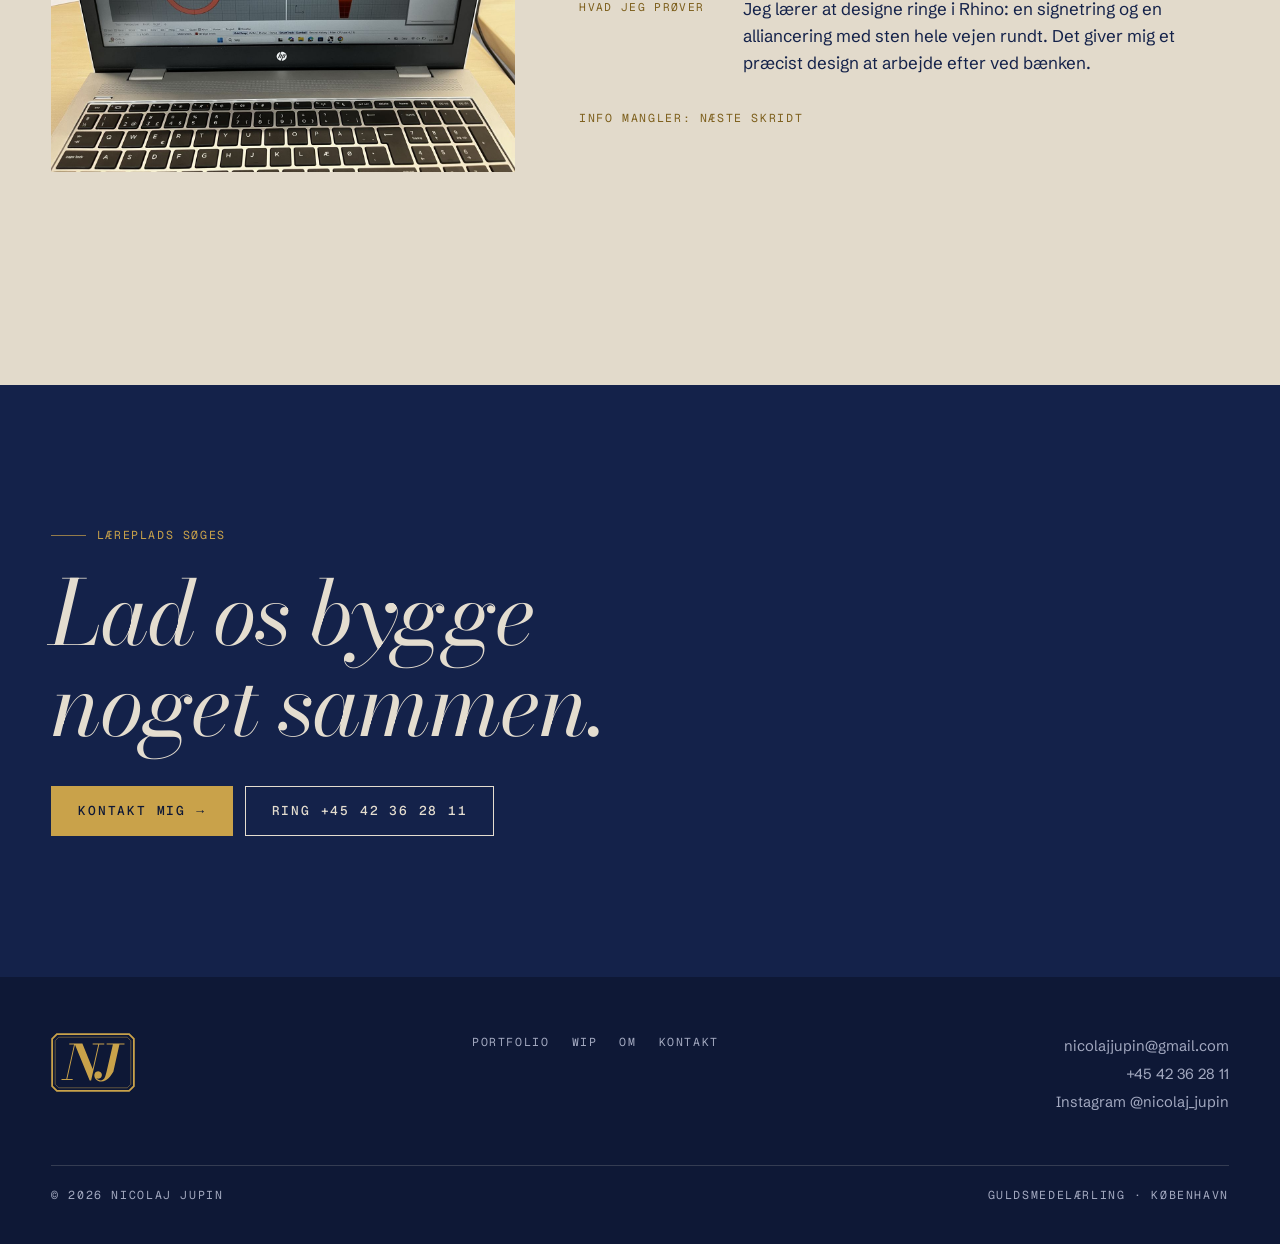
==== commit cbbde024: "Technique descriptions without dashes Co-Authored-By: Claude Opus 5.5 <noreply@anthropic.com> Claude" ====
--- a/index.html
+++ b/index.html
@@ -74,7 +74,7 @@
     <hr class="rule" style="margin-bottom:clamp(72px,11vw,150px);opacity:0">
     <div class="sec-head">
       <div><p class="eyebrow">Færdighedsprotokol</p><h2>Hvad jeg <em>kan</em>.</h2></div>
-      <p class="lede" style="max-width:26em">Teknikkerne jeg arbejder med i dag — fra omsmeltet skrot til færdigt smykke.</p>
+      <p class="lede" style="max-width:26em">Teknikkerne jeg arbejder med i dag, fra omsmeltet skrot til færdigt smykke.</p>
     </div>
     <ol class="ledger" id="ledger"></ol>
   </div>
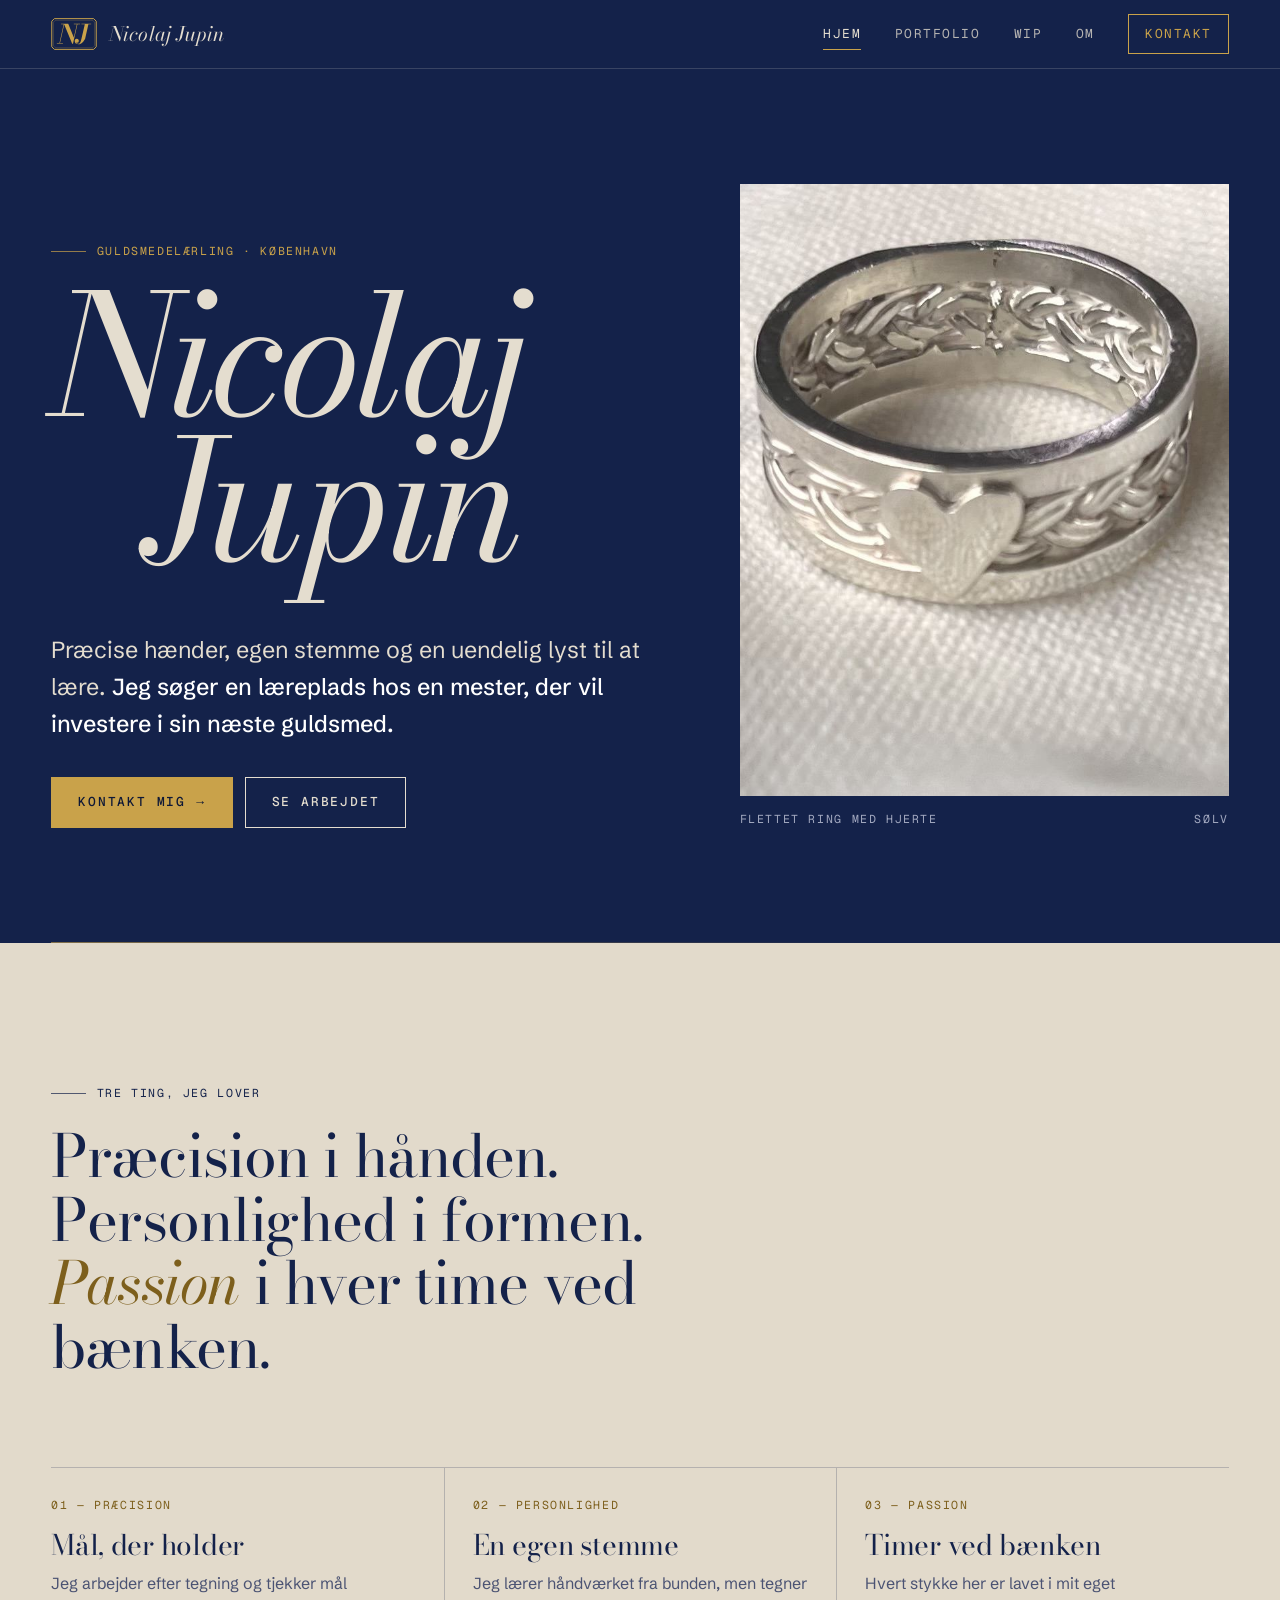
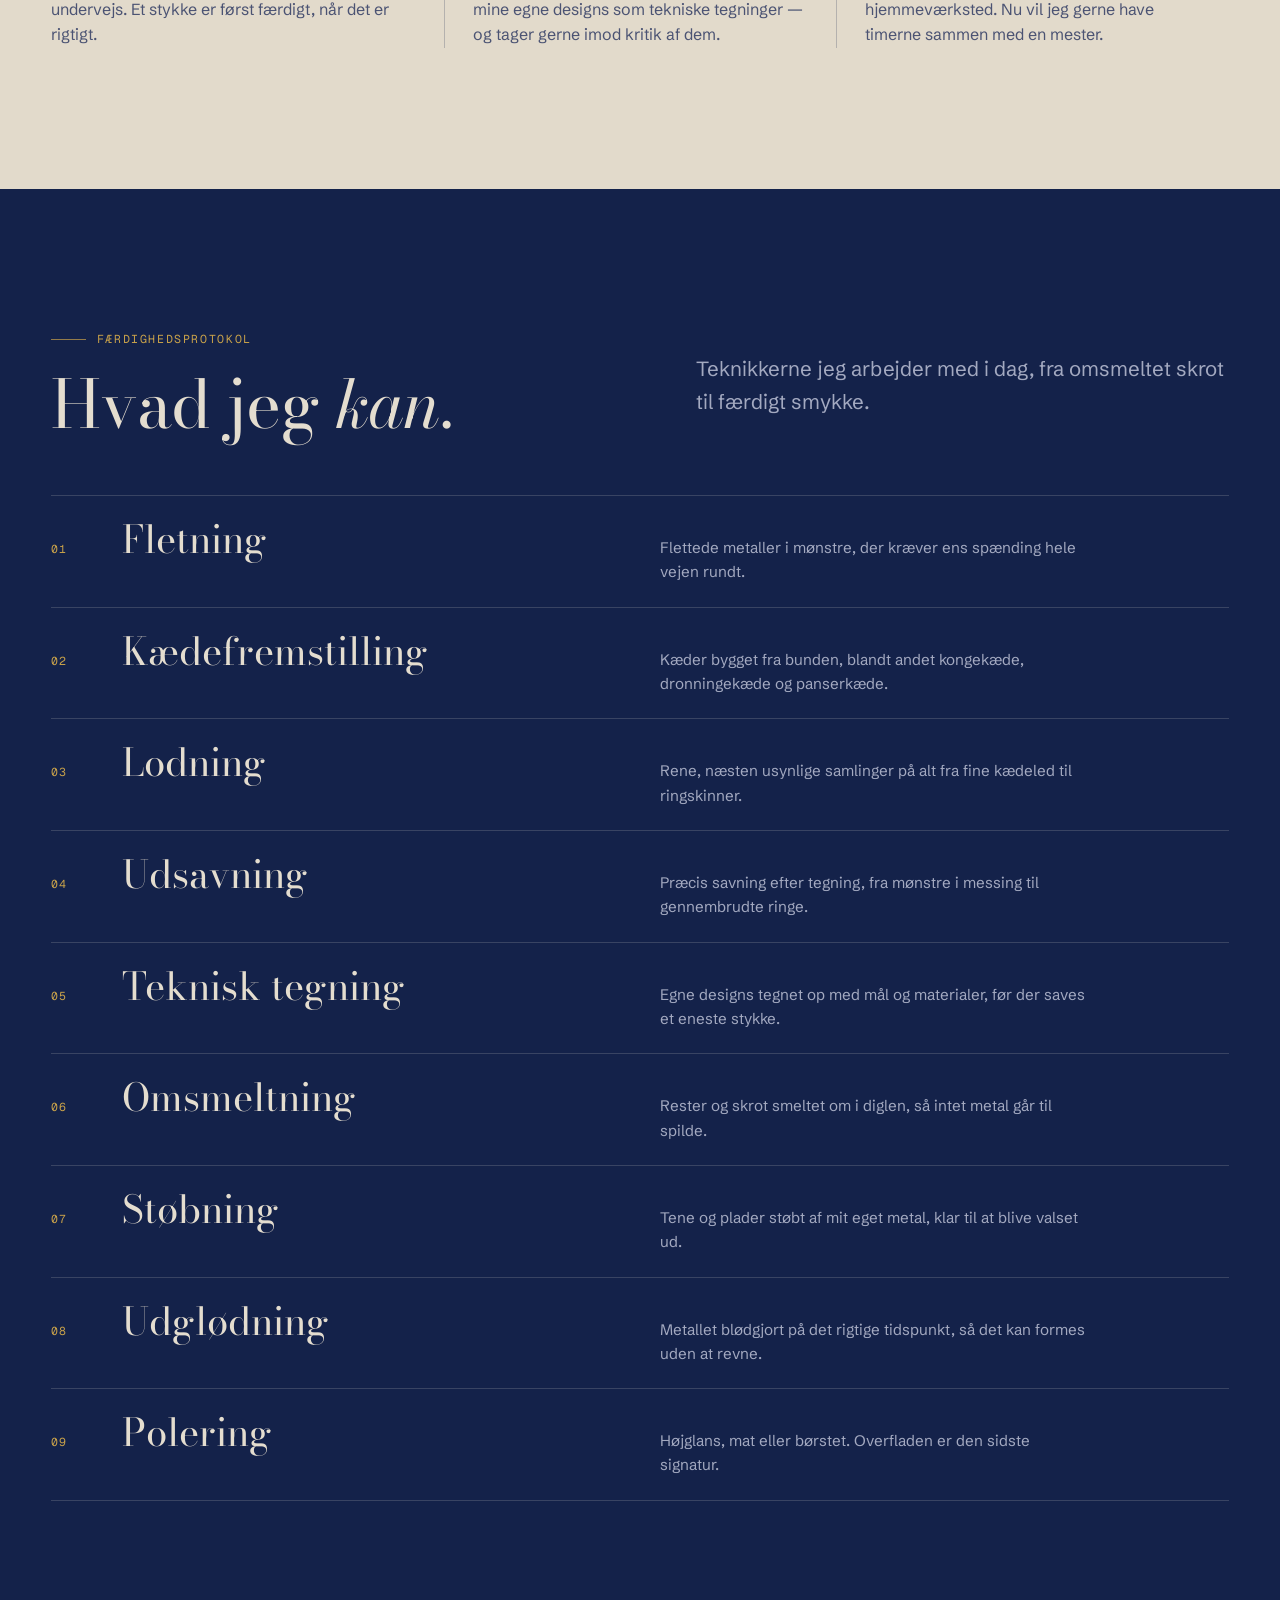
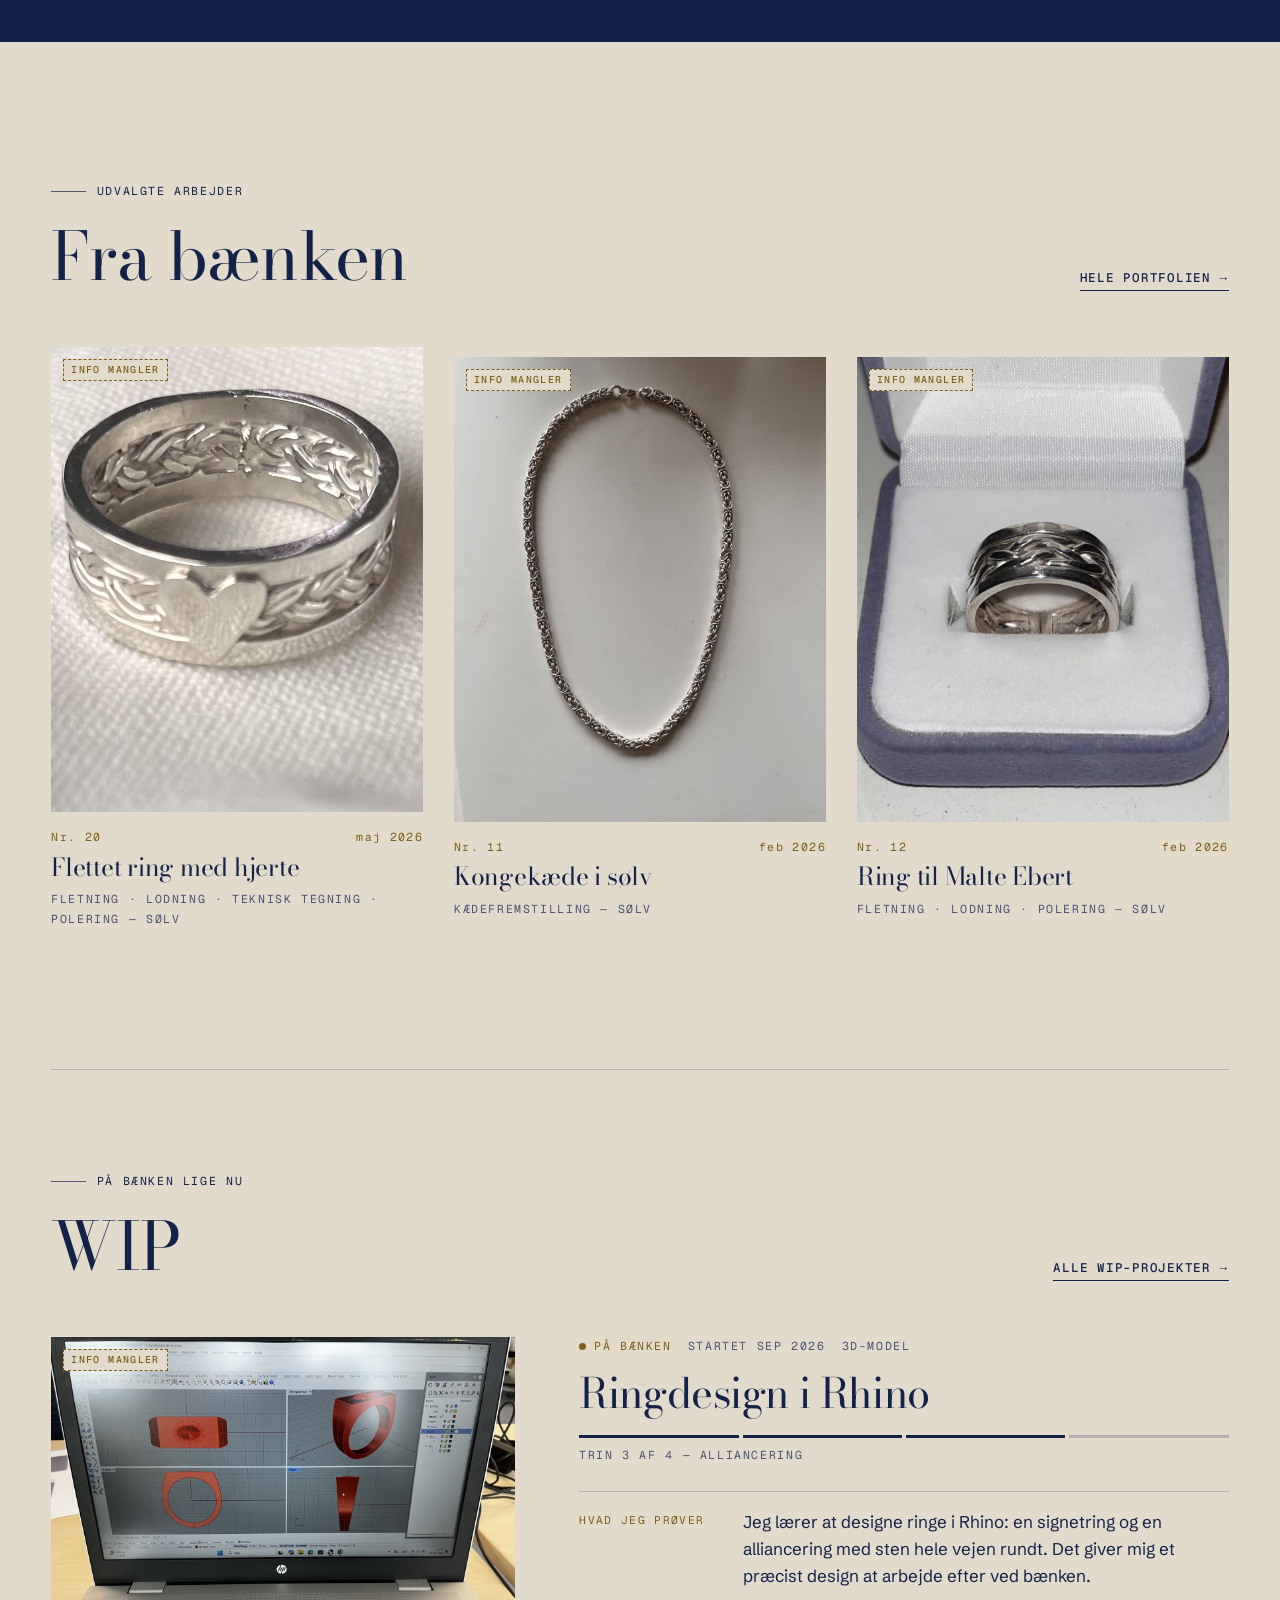
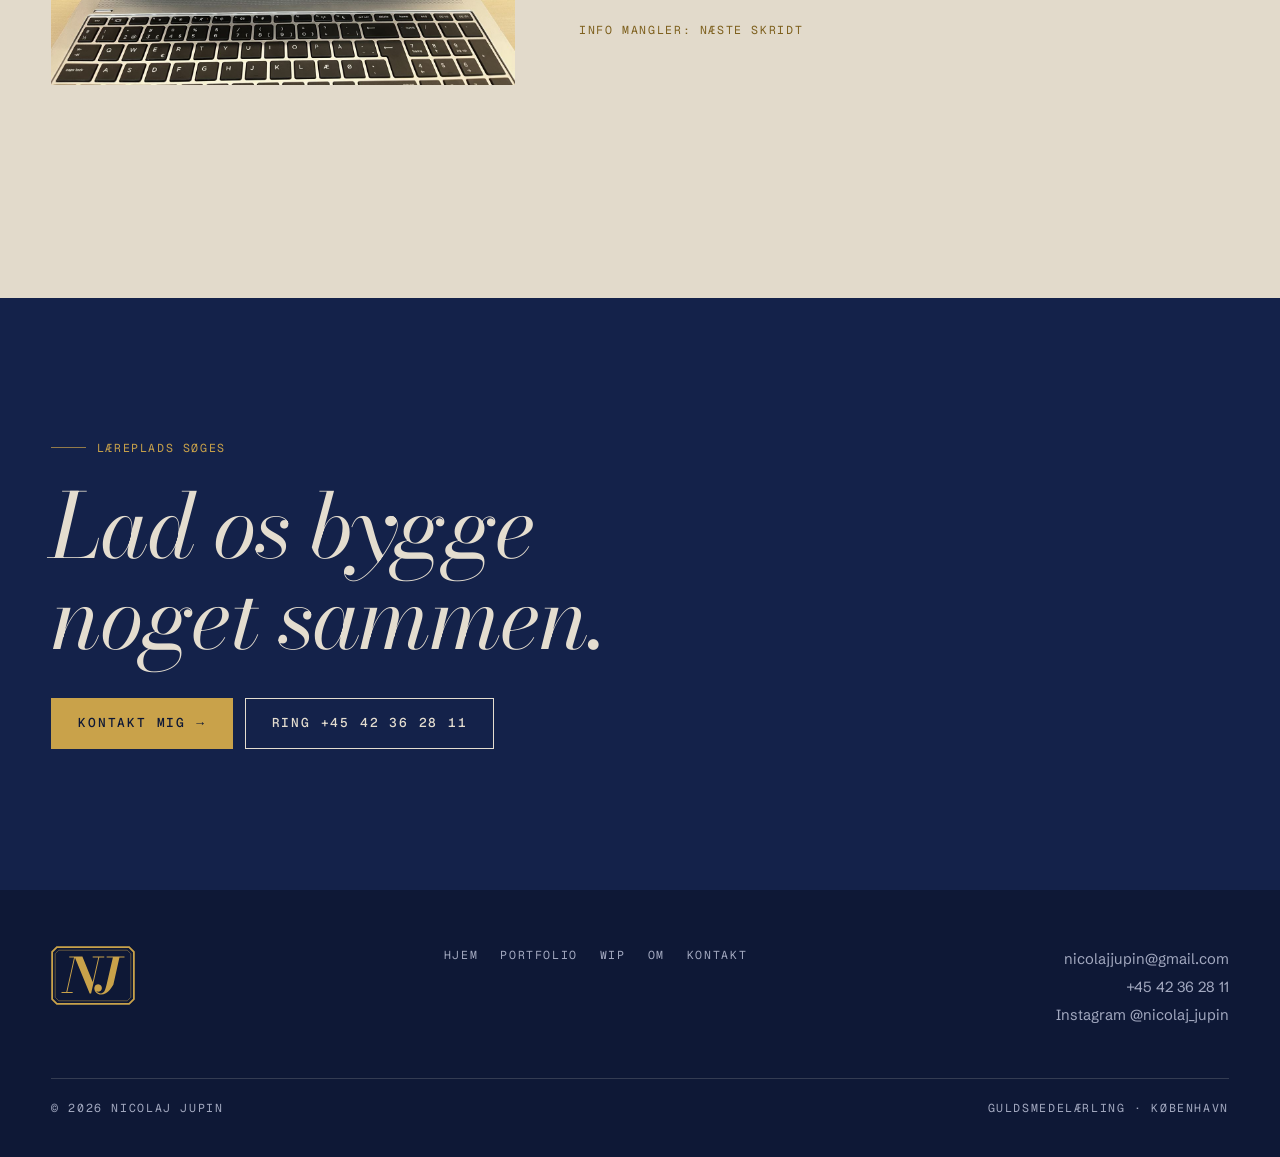
==== commit 4a330675: "Add Hjem link to header and footer navigation Co-Authored-By: Claude Opus 5.5 <noreply@anthropic.com" ====
--- a/index.html
+++ b/index.html
@@ -30,6 +30,7 @@
     </a>
     <button class="nav-toggle" type="button" aria-expanded="false" aria-controls="nav" aria-label="Menu"><span></span><span></span></button>
     <nav class="nav" id="nav" aria-label="Hovedmenu">
+      <a href="./" aria-current="page">Hjem</a>
       <a href="./portfolio/">Portfolio</a>
       <a href="./wip/">WIP</a>
       <a href="./om/">Om</a>
@@ -118,7 +119,7 @@
     <div class="foot-grid">
       <a href="./" aria-label="Forside"><span class="mark foot-mark" aria-hidden="true"></span></a>
       <nav class="foot-nav spec" aria-label="Sidefod">
-        <a href="./portfolio/">Portfolio</a><a href="./wip/">WIP</a><a href="./om/">Om</a><a href="./kontakt/">Kontakt</a>
+        <a href="./">Hjem</a><a href="./portfolio/">Portfolio</a><a href="./wip/">WIP</a><a href="./om/">Om</a><a href="./kontakt/">Kontakt</a>
       </nav>
       <div class="foot-contact">
         <a href="mailto:nicolajjupin@gmail.com">nicolajjupin@gmail.com</a><br>
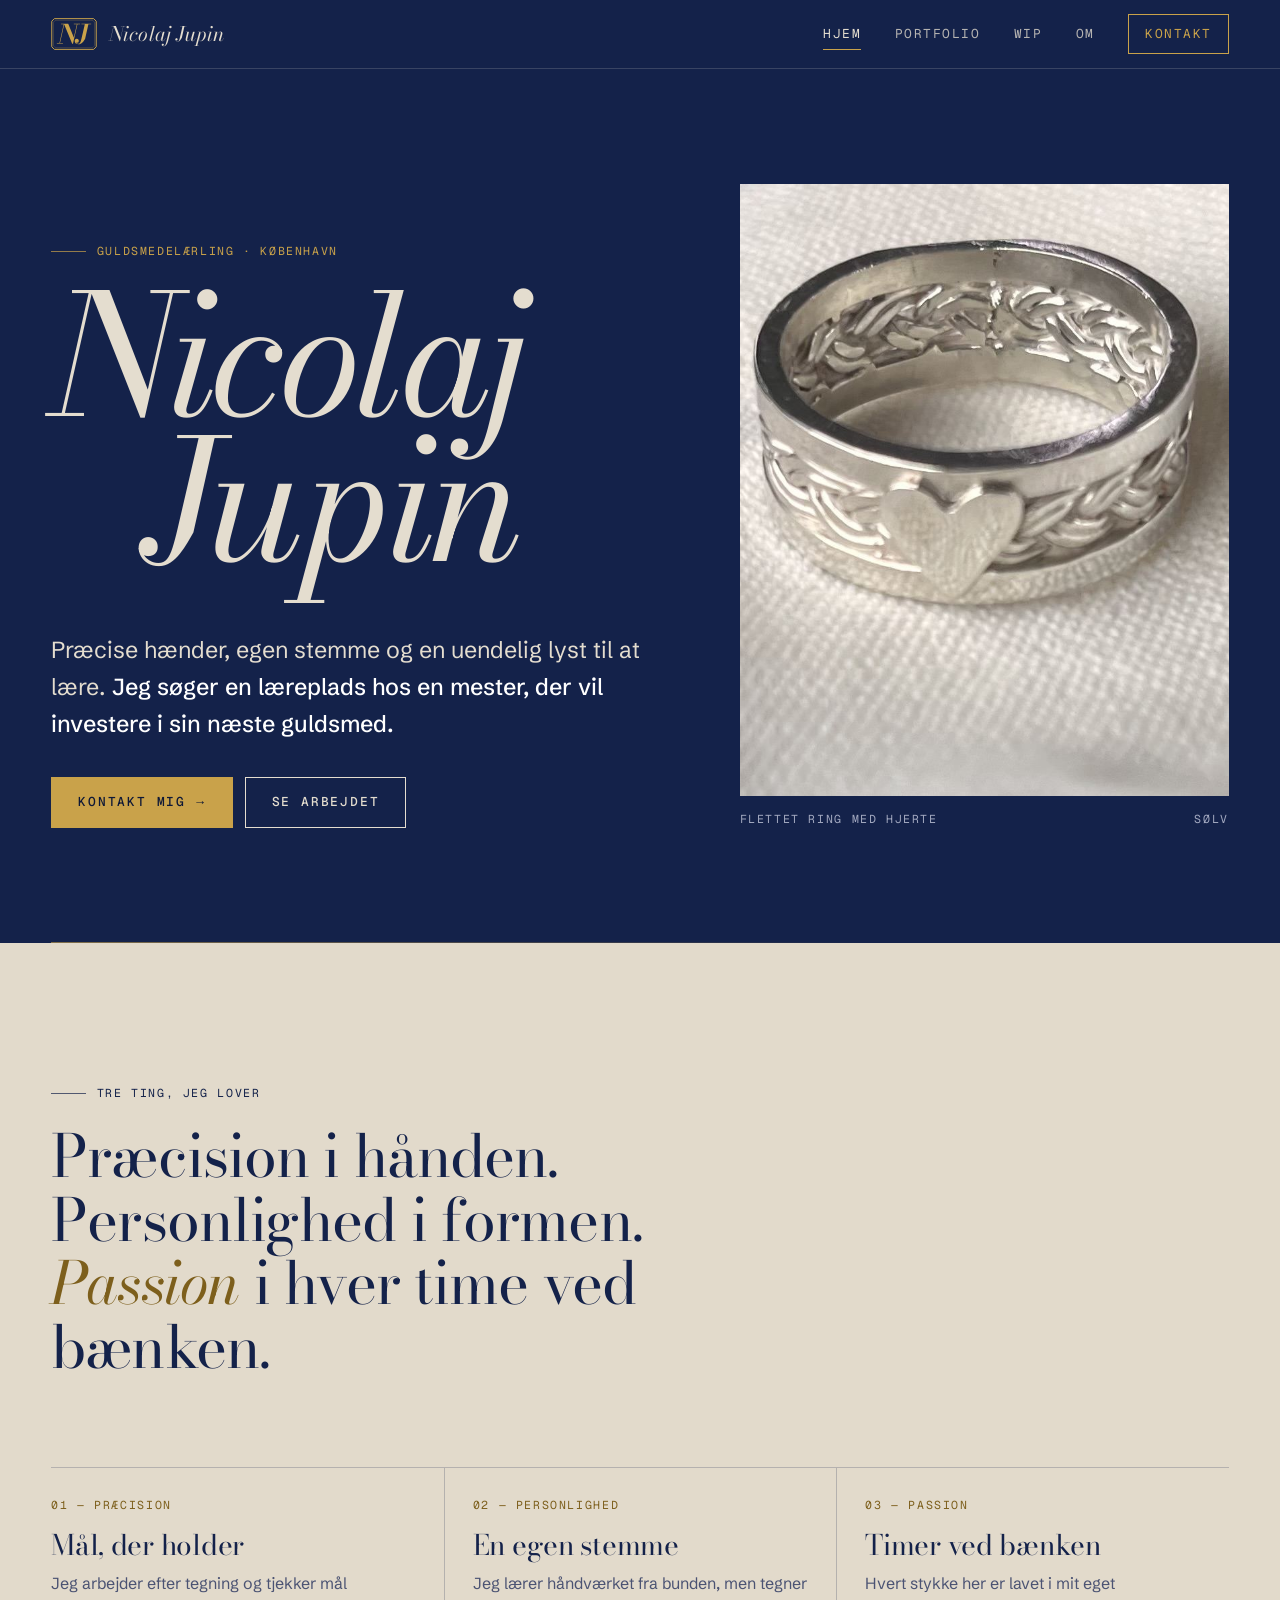
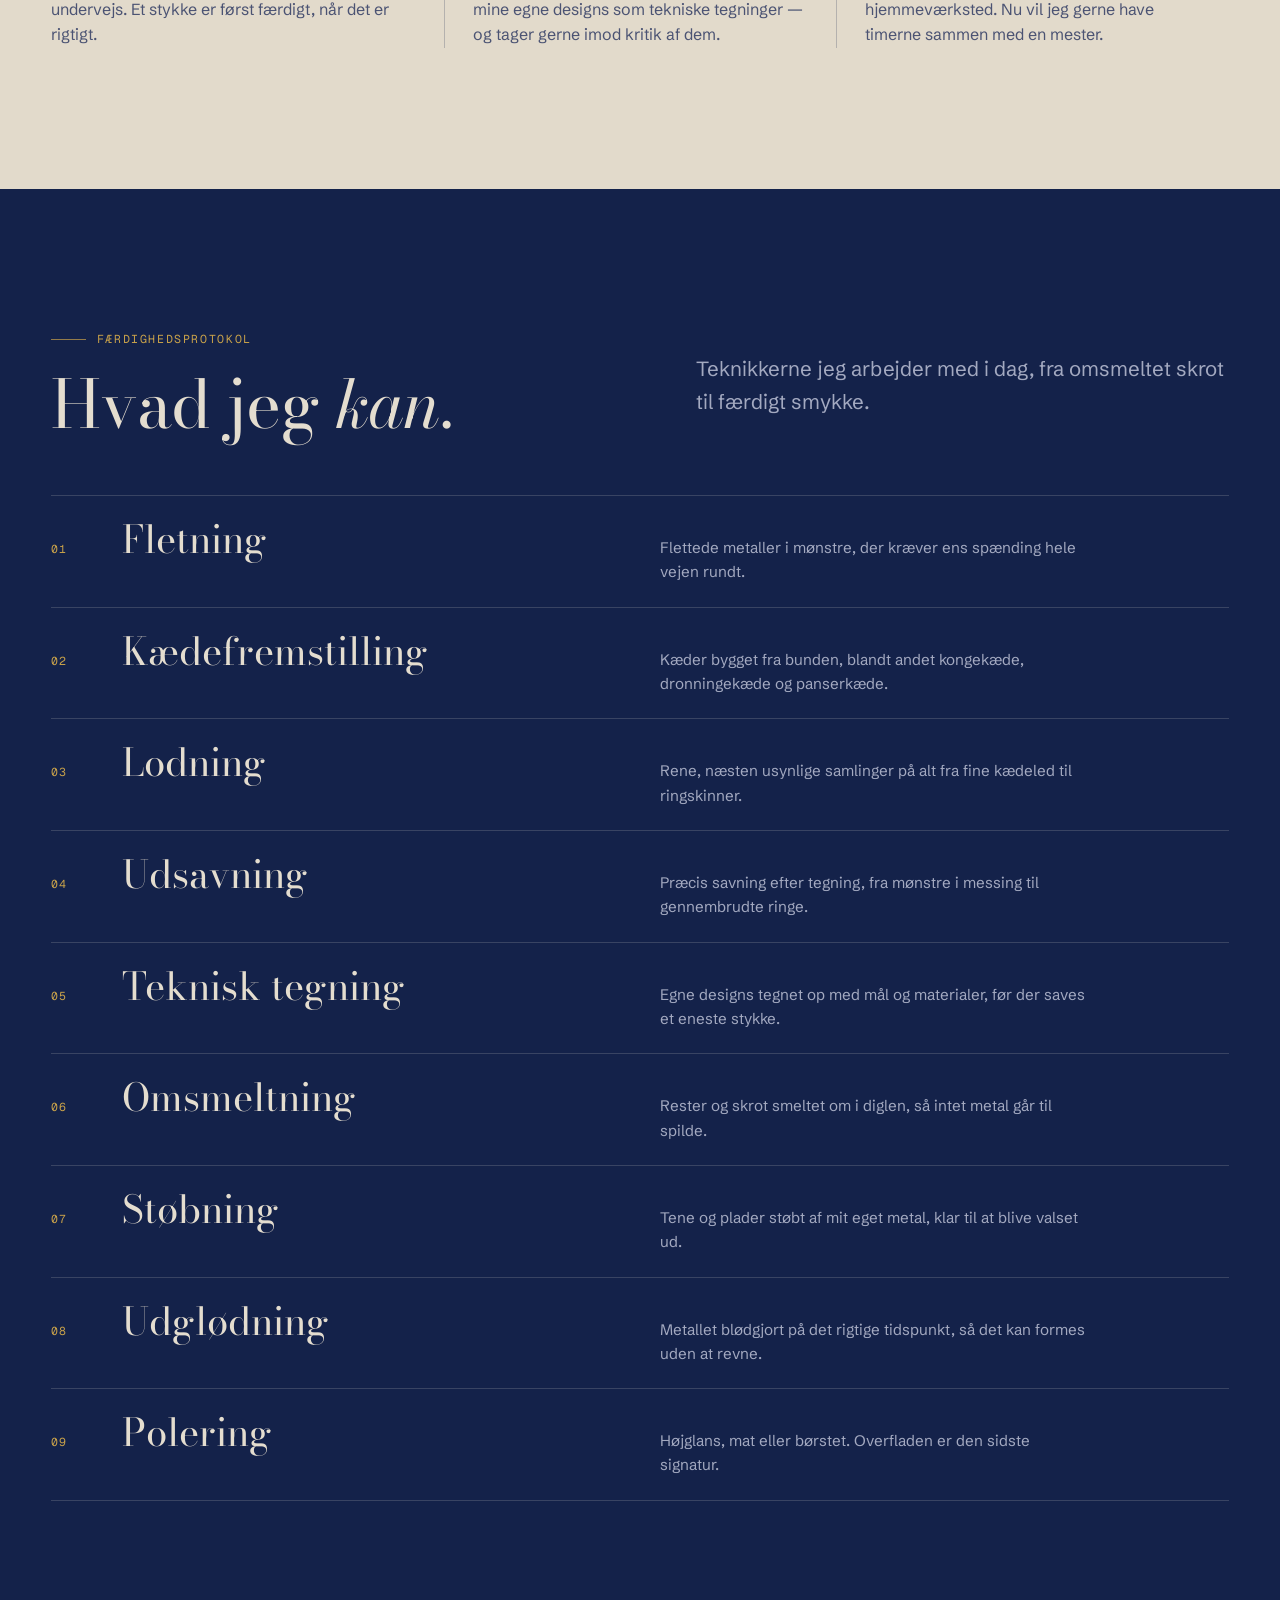
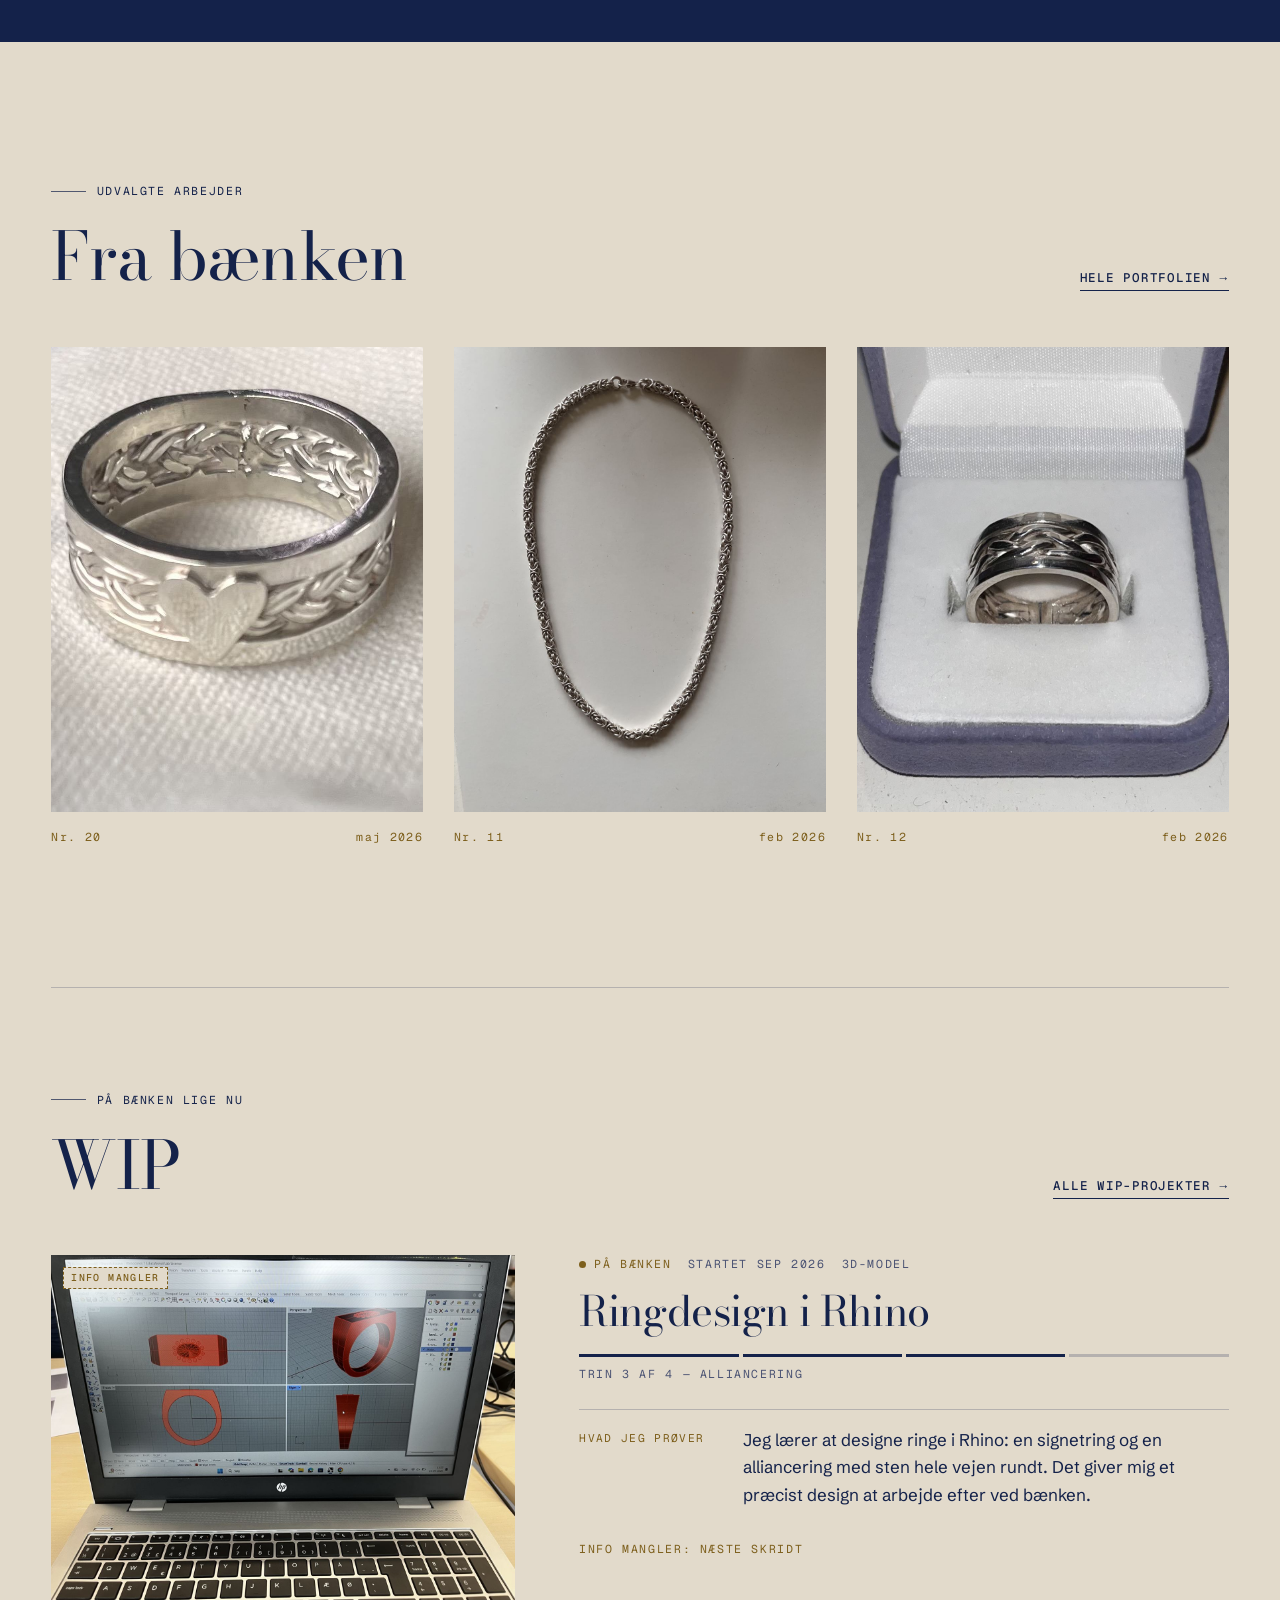
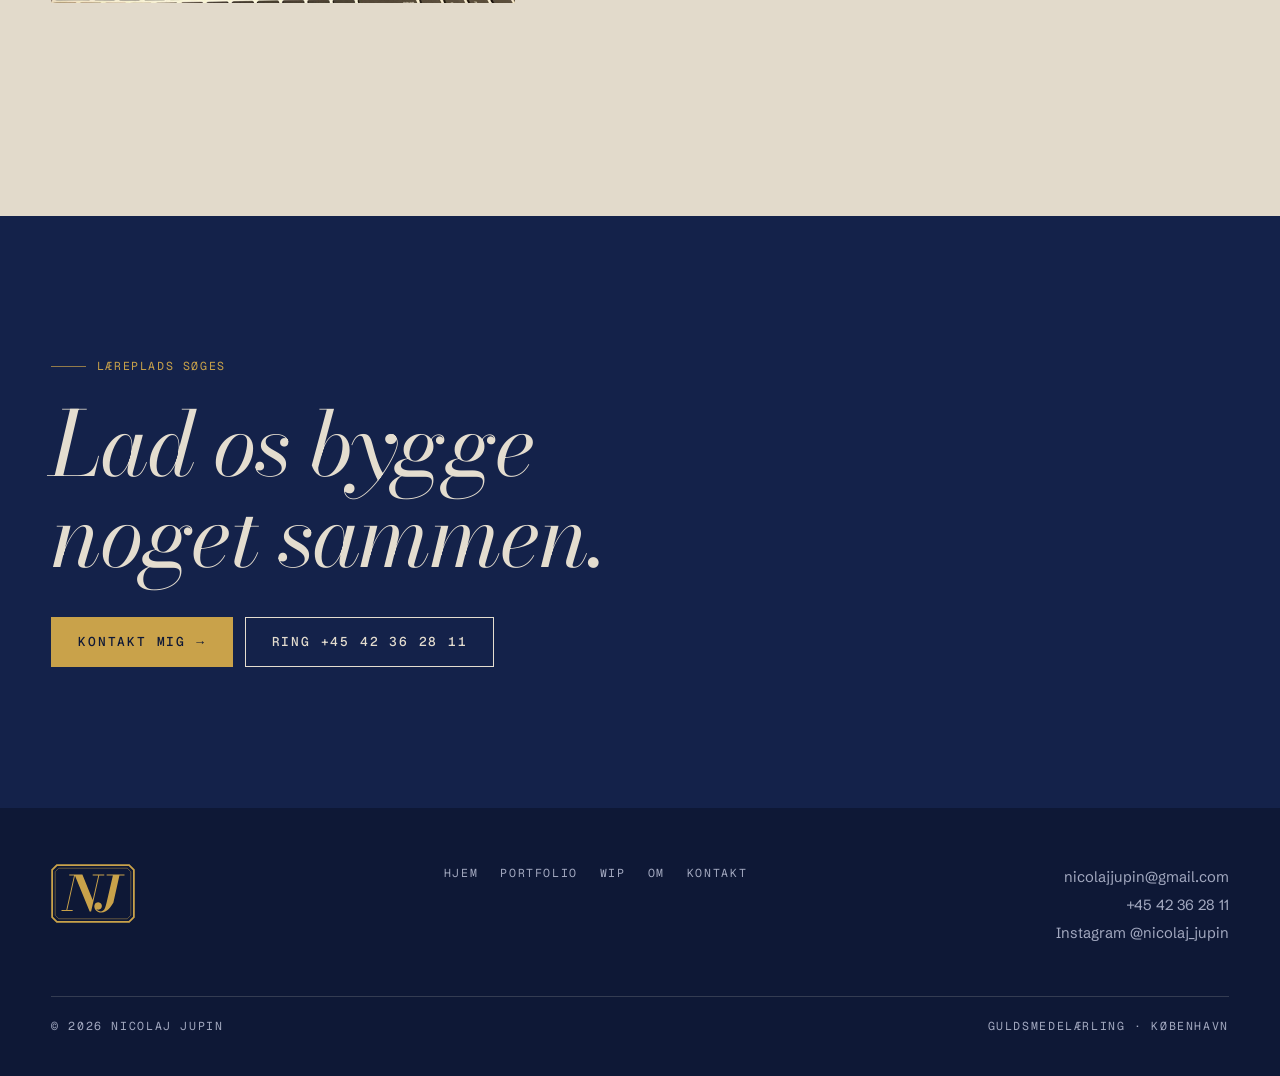
==== commit 29ca437c: "Set up custom domain nicolaj-jupin.dk CNAME file, absolute og:image/og:url, canonical tags, sitemap." ====
--- a/index.html
+++ b/index.html
@@ -11,14 +11,18 @@
 <meta property="og:site_name" content="Nicolaj Jupin — Guldsmed">
 <meta property="og:title" content="Nicolaj Jupin — Guldsmedelærling i København">
 <meta property="og:description" content="Nicolaj Jupin er guldsmedelærling i København og søger læreplads. Se portfolio, WIP-projekter og kontakt ham direkte.">
-<meta property="og:image" content="./assets/img/og.png">
+<meta property="og:image" content="https://nicolaj-jupin.dk/assets/img/og.png">
+<meta property="og:image:width" content="1200">
+<meta property="og:image:height" content="630">
+<meta property="og:url" content="https://nicolaj-jupin.dk/">
+<link rel="canonical" href="https://nicolaj-jupin.dk/">
 <meta name="twitter:card" content="summary_large_image">
 <link rel="icon" href="./assets/img/favicon.svg" type="image/svg+xml">
 <link rel="apple-touch-icon" href="./assets/img/apple-touch-icon.png">
 <link rel="preload" href="./assets/fonts/BodoniModa-italic.woff2" as="font" type="font/woff2" crossorigin>
 <link rel="preload" href="./assets/fonts/SchibstedGrotesk-normal.woff2" as="font" type="font/woff2" crossorigin>
 <link rel="stylesheet" href="./assets/css/style.css">
-<script type="application/ld+json">{"@context": "https://schema.org", "@type": "Person", "name": "Nicolaj Jupin", "jobTitle": "Guldsmedelærling", "email": "mailto:nicolajjupin@gmail.com", "telephone": "+45 42 36 28 11", "address": {"@type": "PostalAddress", "addressLocality": "København", "addressCountry": "DK"}, "sameAs": ["https://www.instagram.com/nicolaj_jupin/"], "knowsAbout": ["Guldsmedearbejde", "Lodning", "Indfatning af ædelsten", "Valsning", "Trådtrækning", "Kædefremstilling", "Teknisk tegning"], "alumniOf": {"@type": "EducationalOrganization", "name": "NEXT København"}}</script>
+<script type="application/ld+json">{"@context": "https://schema.org", "@type": "Person", "name": "Nicolaj Jupin", "url": "https://nicolaj-jupin.dk/", "jobTitle": "Guldsmedelærling", "email": "mailto:nicolajjupin@gmail.com", "telephone": "+45 42 36 28 11", "address": {"@type": "PostalAddress", "addressLocality": "København", "addressCountry": "DK"}, "sameAs": ["https://www.instagram.com/nicolaj_jupin/"], "knowsAbout": ["Guldsmedearbejde", "Lodning", "Indfatning af ædelsten", "Valsning", "Trådtrækning", "Kædefremstilling", "Teknisk tegning"], "alumniOf": {"@type": "EducationalOrganization", "name": "NEXT København"}}</script>
 </head>
 <body>
 <a class="skip" href="#main">Spring til indhold</a>
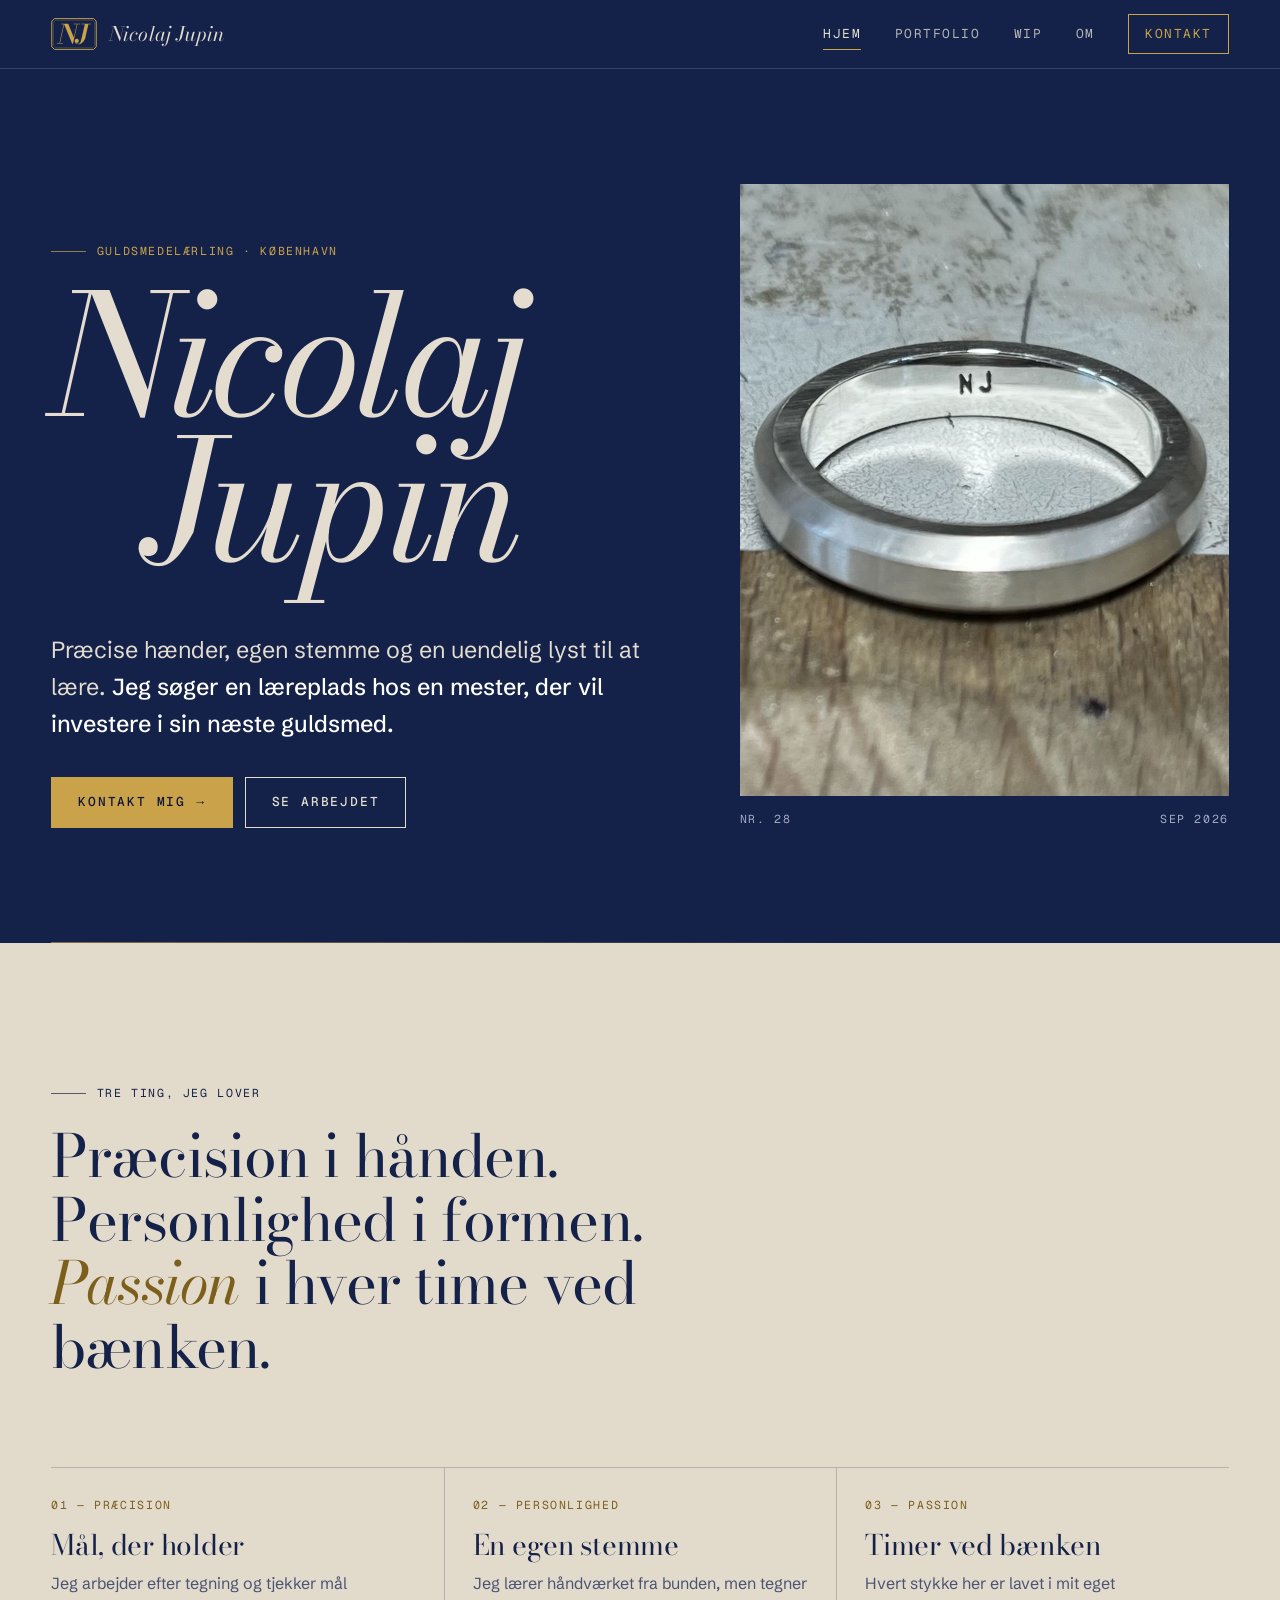
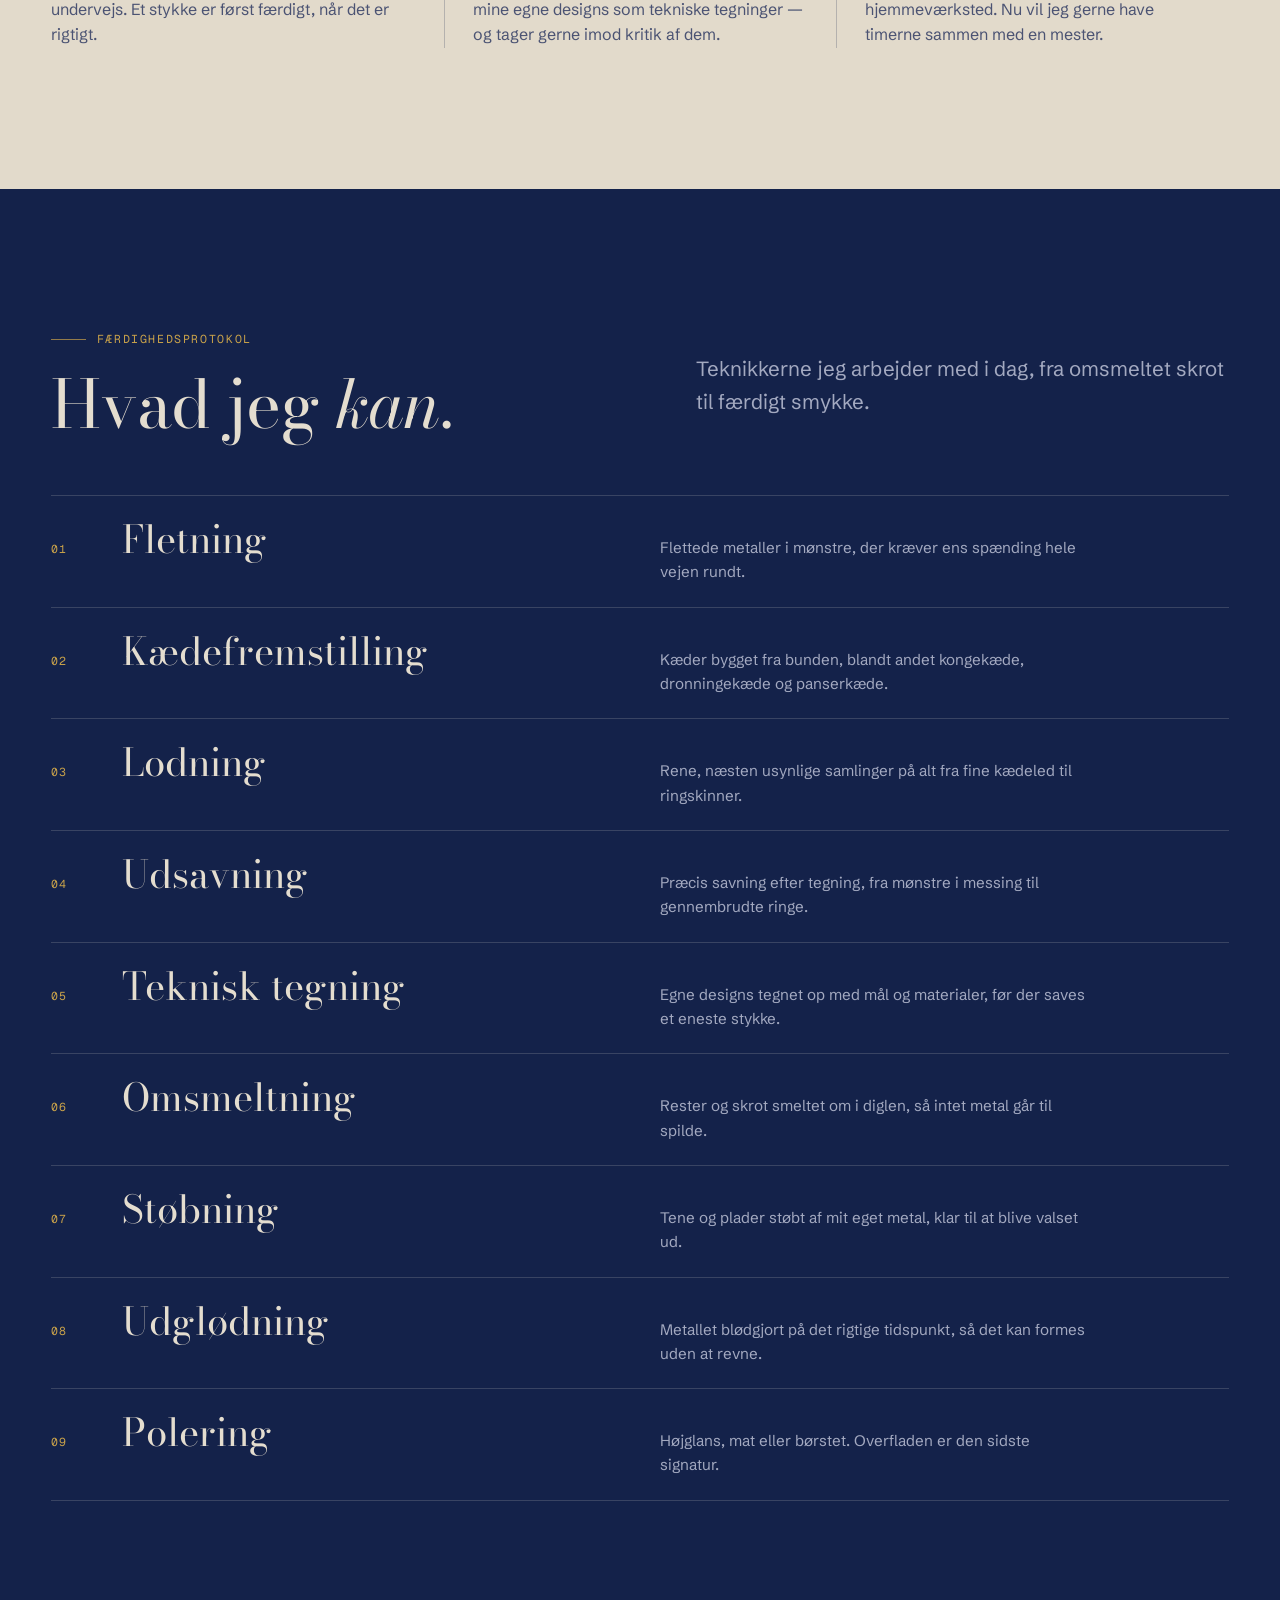
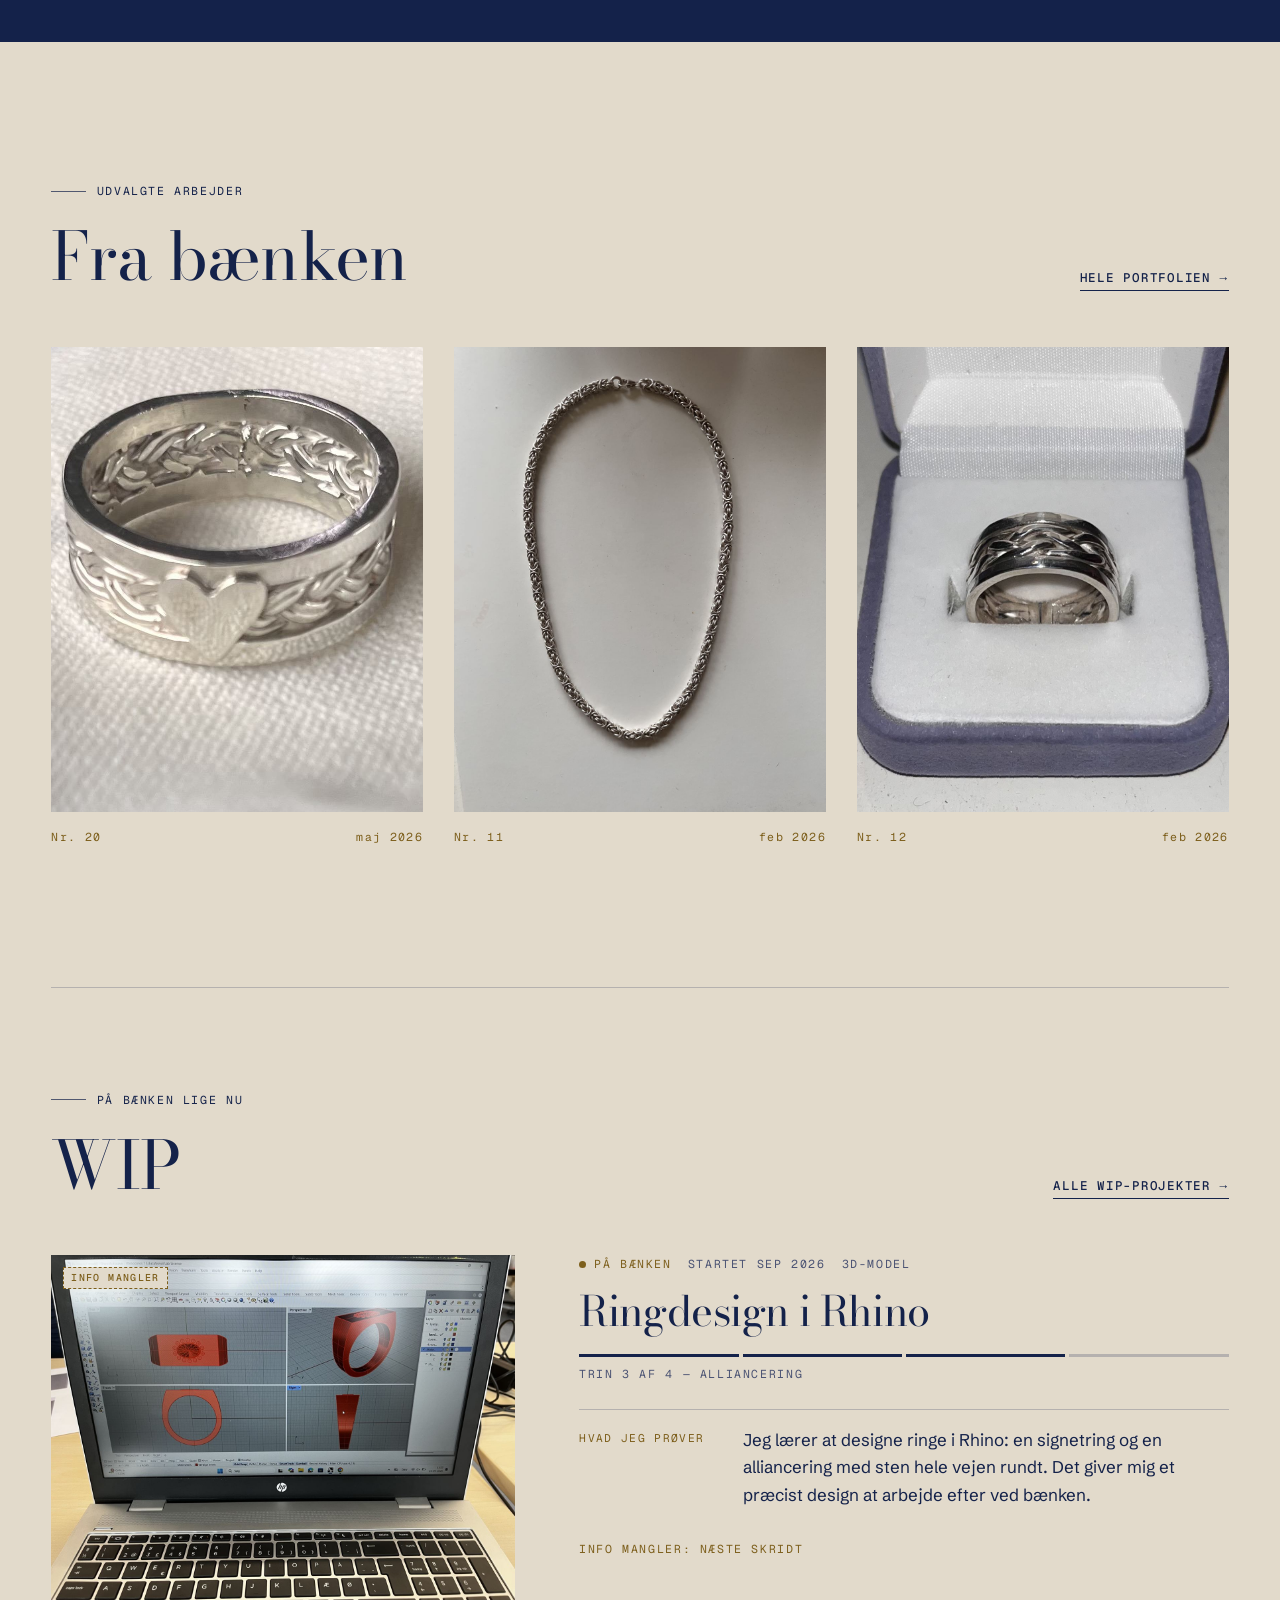
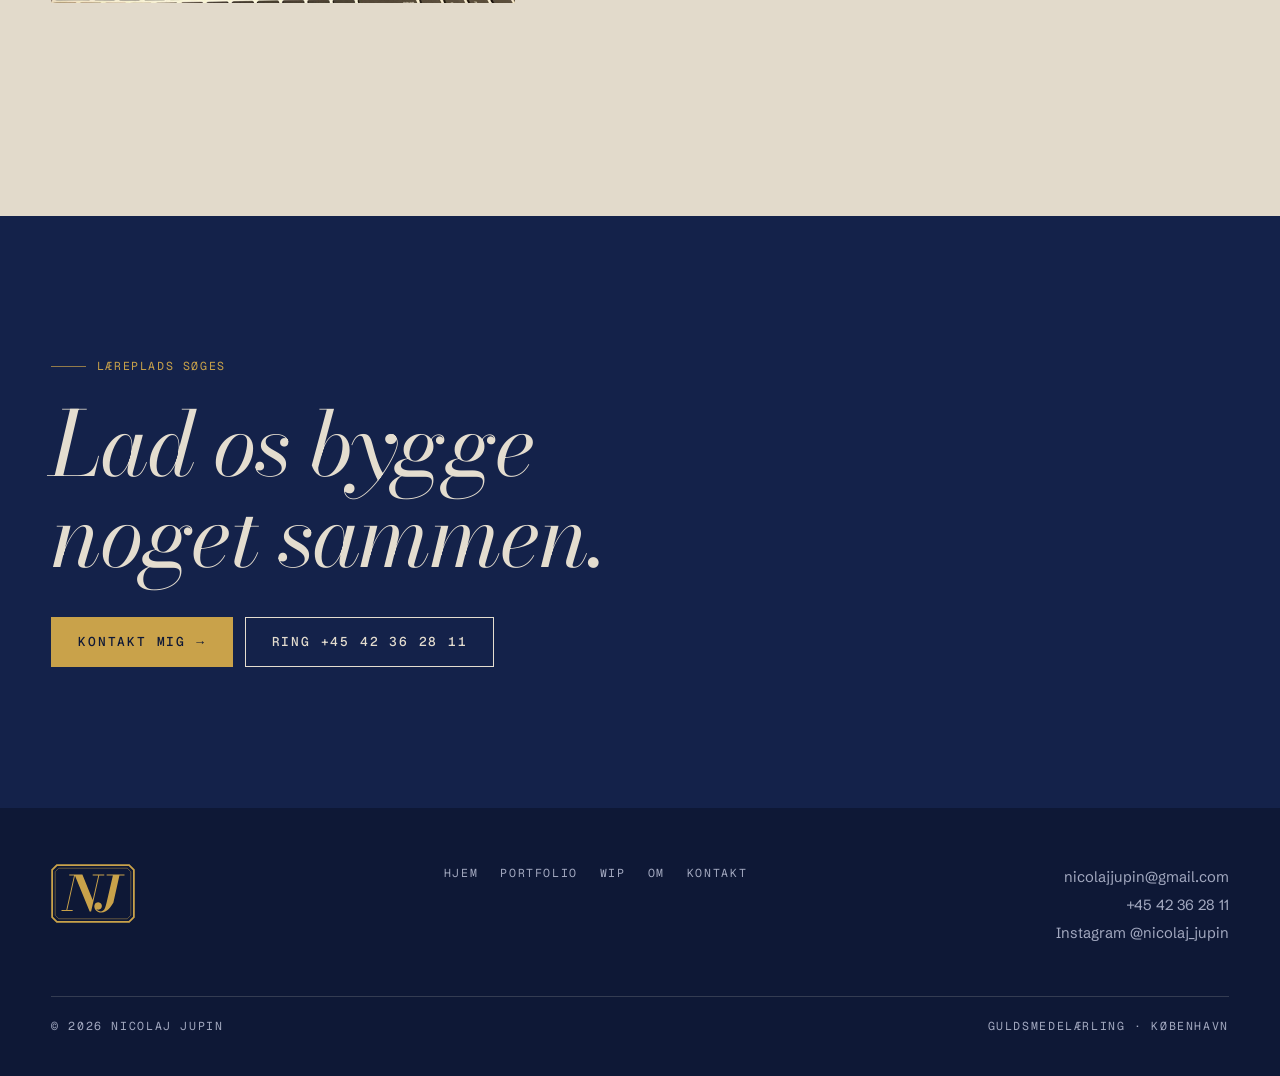
==== commit 5827a41b: "Hero: NJ-stamped silver ring instead of the heart ring Caption now shows number and date, filled fro" ====
--- a/index.html
+++ b/index.html
@@ -56,8 +56,8 @@
       </div>
     </div>
     <figure class="hero-figure">
-      <a class="frame" href="portfolio/#flettet-ring-hjerte" style="display:block"><img src="assets/pieces/flettet-ring-hjerte-1.jpg" alt="Sølvring med flettet midte og et loddet hjerte" fetchpriority="high"></a>
-      <figcaption class="spec"><span>Flettet ring med hjerte</span><span>Sølv</span></figcaption>
+      <a class="frame" href="portfolio/#ring-nj-stempel" data-piece="ring-nj-stempel" style="display:block"><img src="assets/pieces/ring-nj-stempel-1.jpg" alt="Sølvring med facetkant og NJ-stempel på indersiden" fetchpriority="high"></a>
+      <figcaption class="spec" data-hero-caption="ring-nj-stempel"><span></span><span></span></figcaption>
     </figure>
   </div>
 </section>
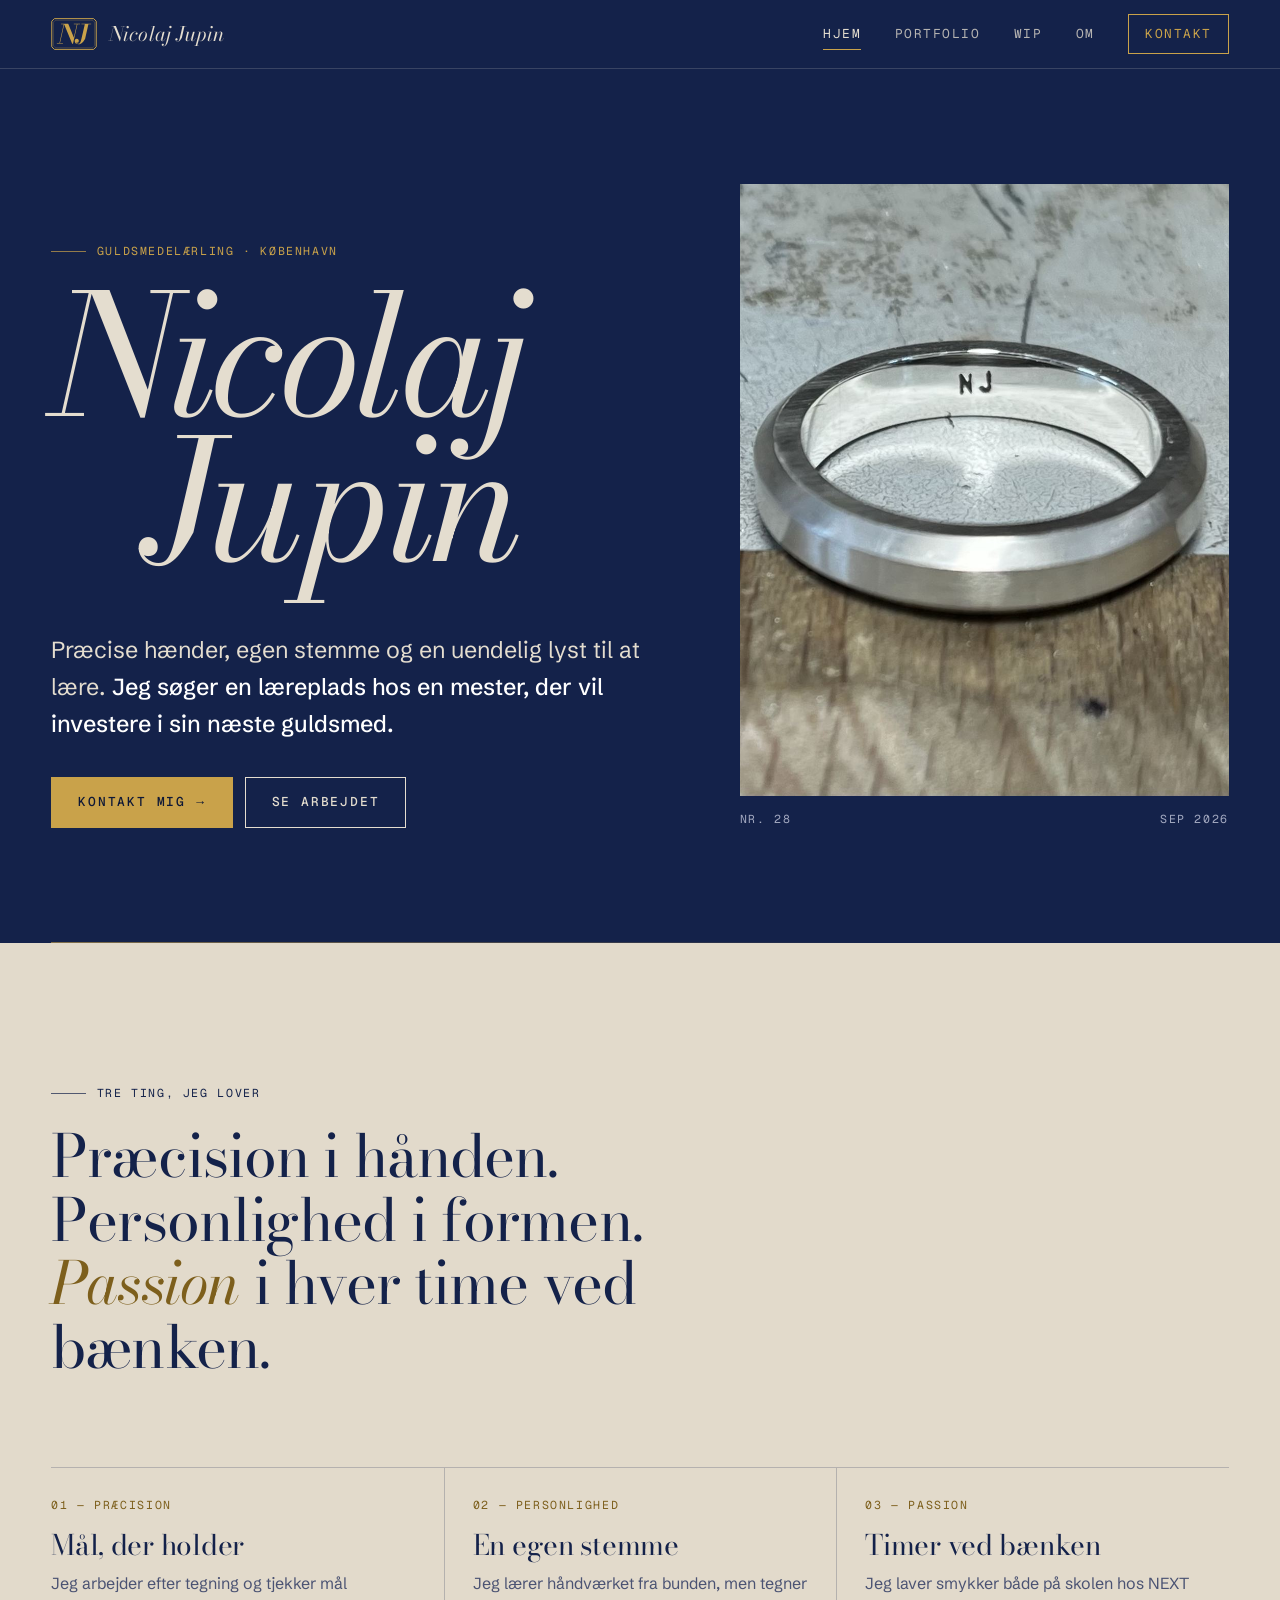
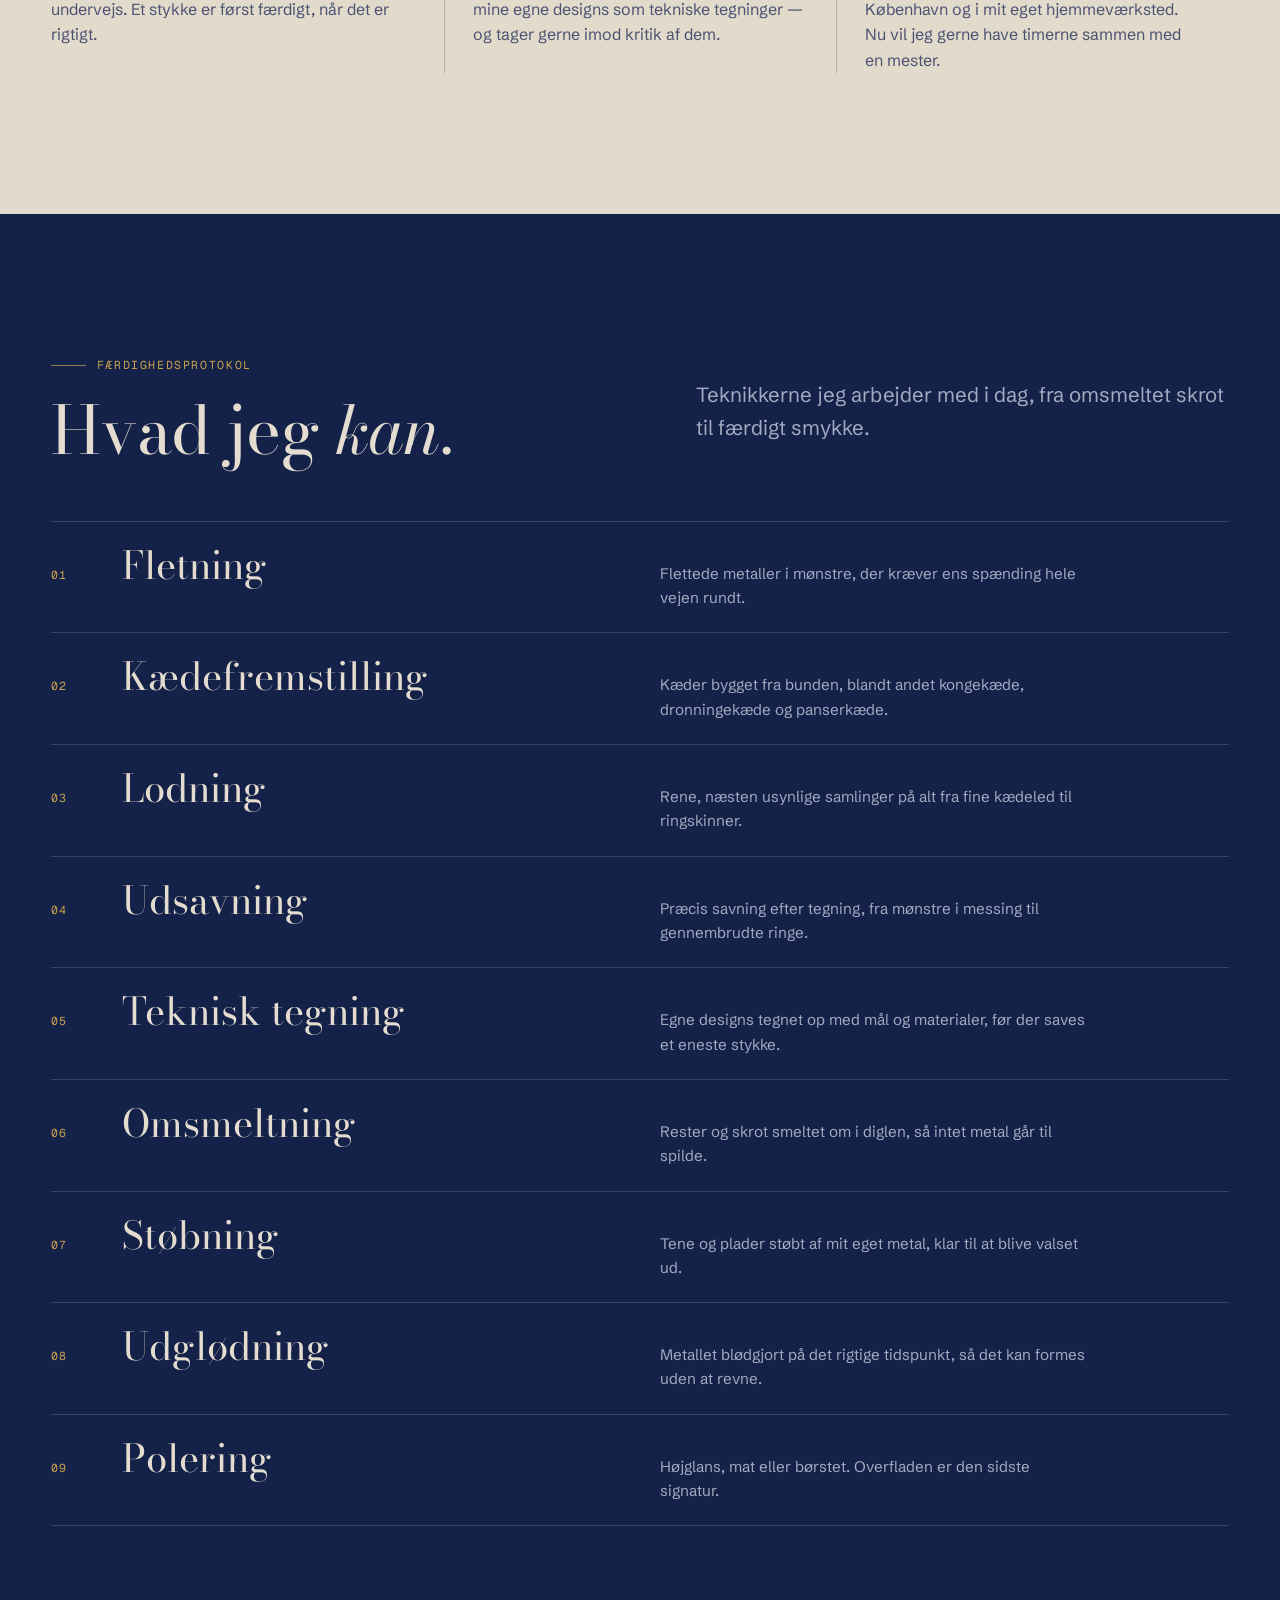
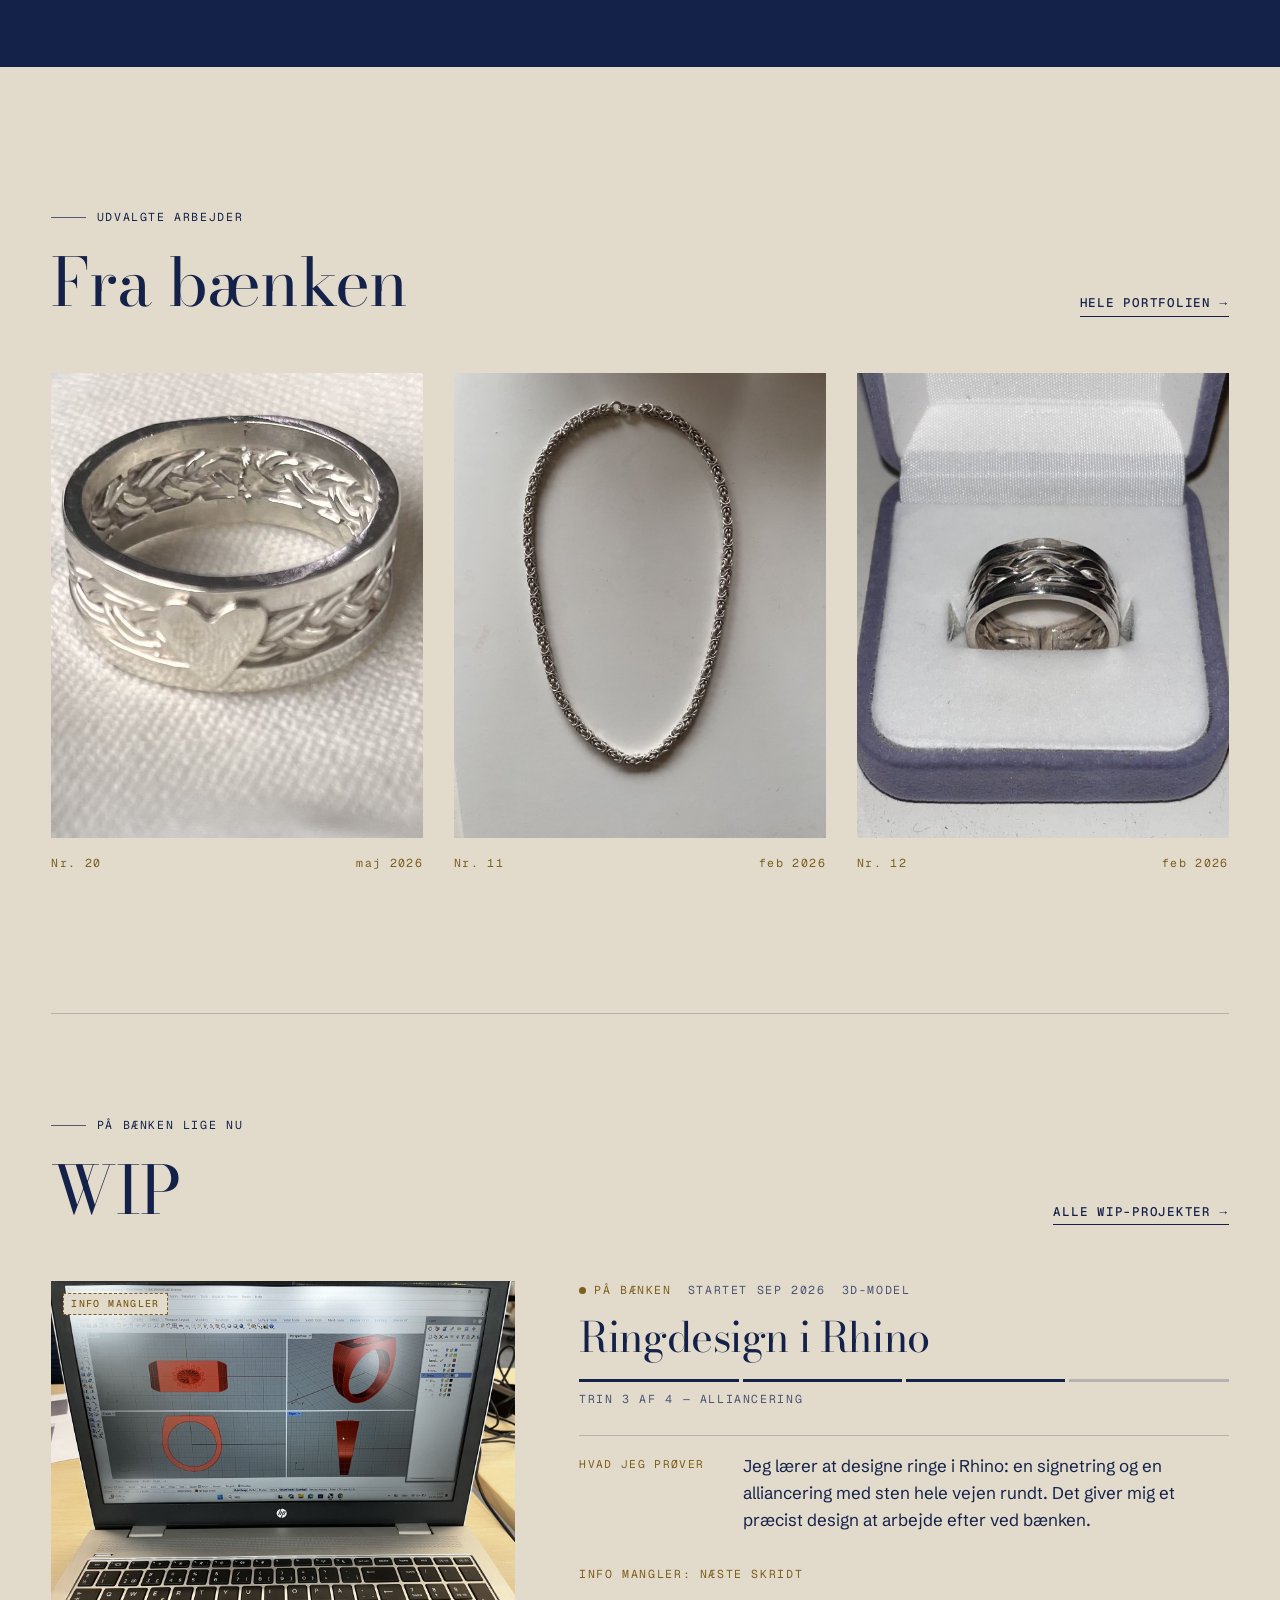
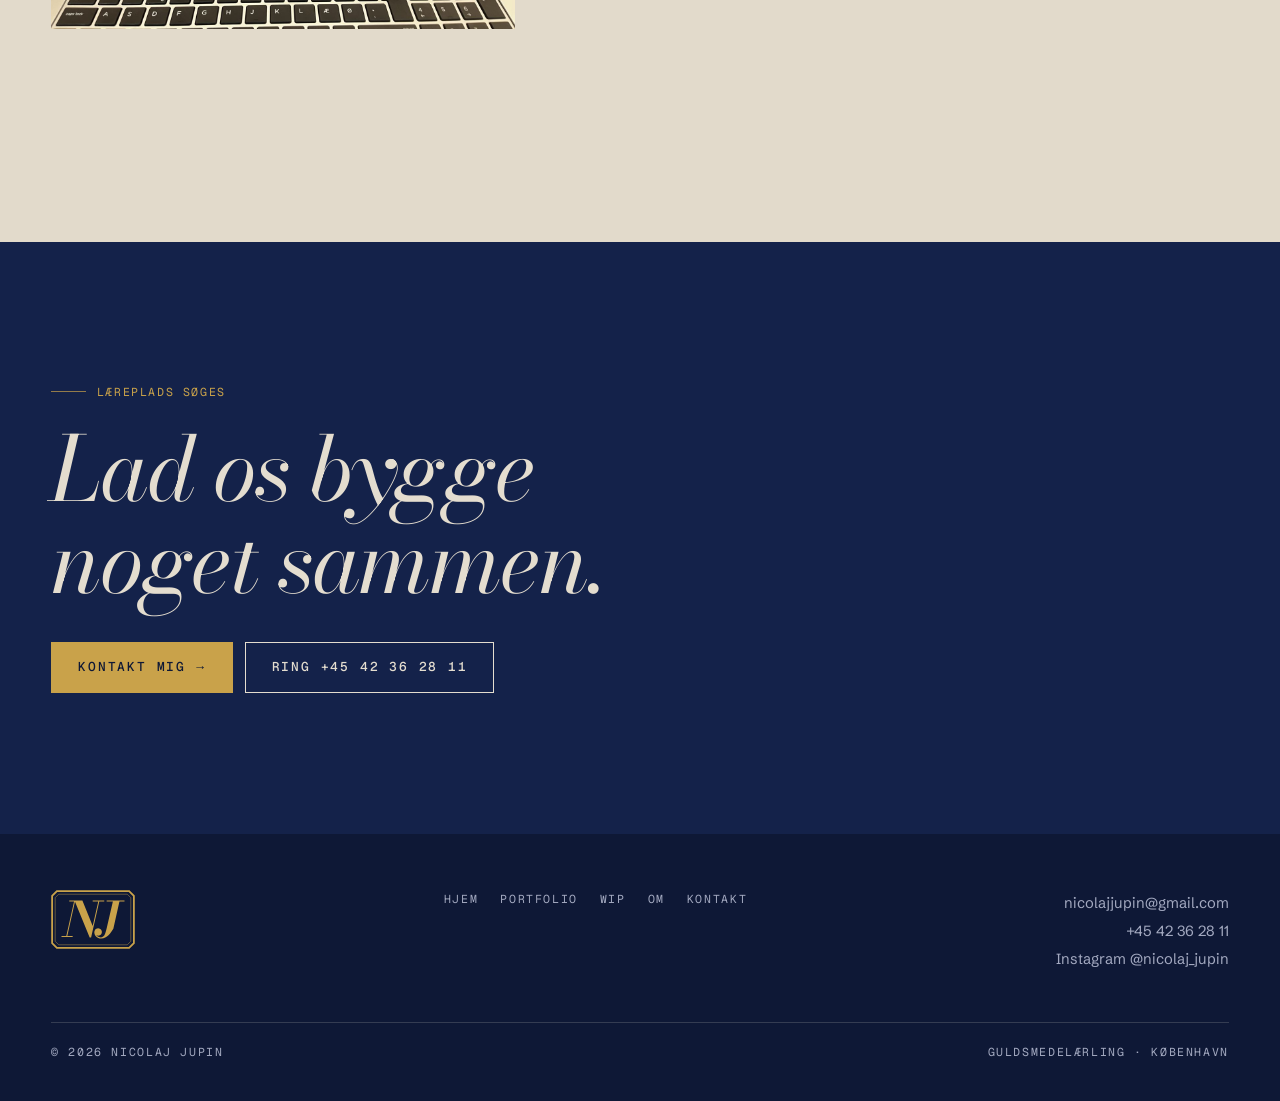
==== commit 8fbf3b8d: "Front page: hours at the bench now include school as well as home workshop Co-Authored-By: Claude Op" ====
--- a/index.html
+++ b/index.html
@@ -69,7 +69,7 @@
     <div class="pillars">
       <div class="pillar reveal"><span class="spec">01 — Præcision</span><h3>Mål, der holder</h3><p>Jeg arbejder efter tegning og tjekker mål undervejs. Et stykke er først færdigt, når det er rigtigt.</p></div>
       <div class="pillar reveal"><span class="spec">02 — Personlighed</span><h3>En egen stemme</h3><p>Jeg lærer håndværket fra bunden, men tegner mine egne designs som tekniske tegninger — og tager gerne imod kritik af dem.</p></div>
-      <div class="pillar reveal"><span class="spec">03 — Passion</span><h3>Timer ved bænken</h3><p>Hvert stykke her er lavet i mit eget hjemmeværksted. Nu vil jeg gerne have timerne sammen med en mester.</p></div>
+      <div class="pillar reveal"><span class="spec">03 — Passion</span><h3>Timer ved bænken</h3><p>Jeg laver smykker både på skolen hos NEXT København og i mit eget hjemmeværksted. Nu vil jeg gerne have timerne sammen med en mester.</p></div>
     </div>
   </div>
 </section>
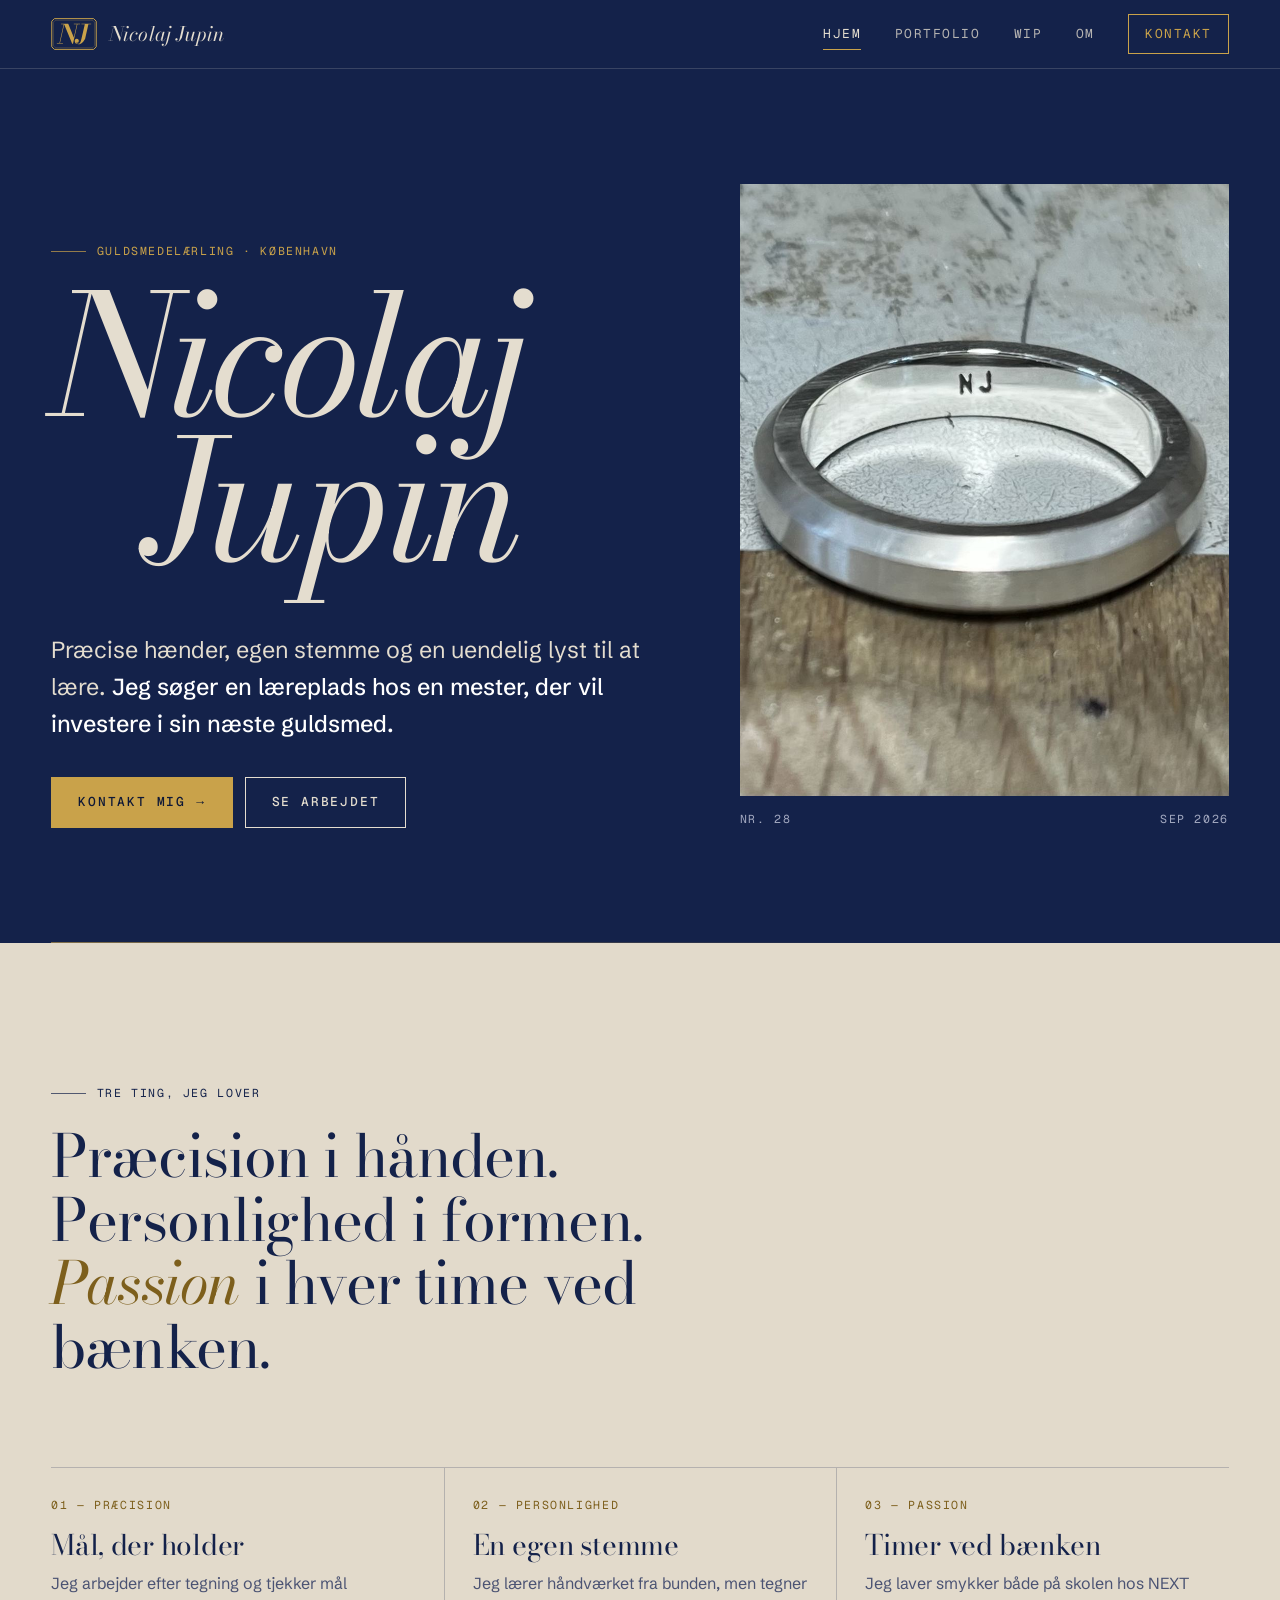
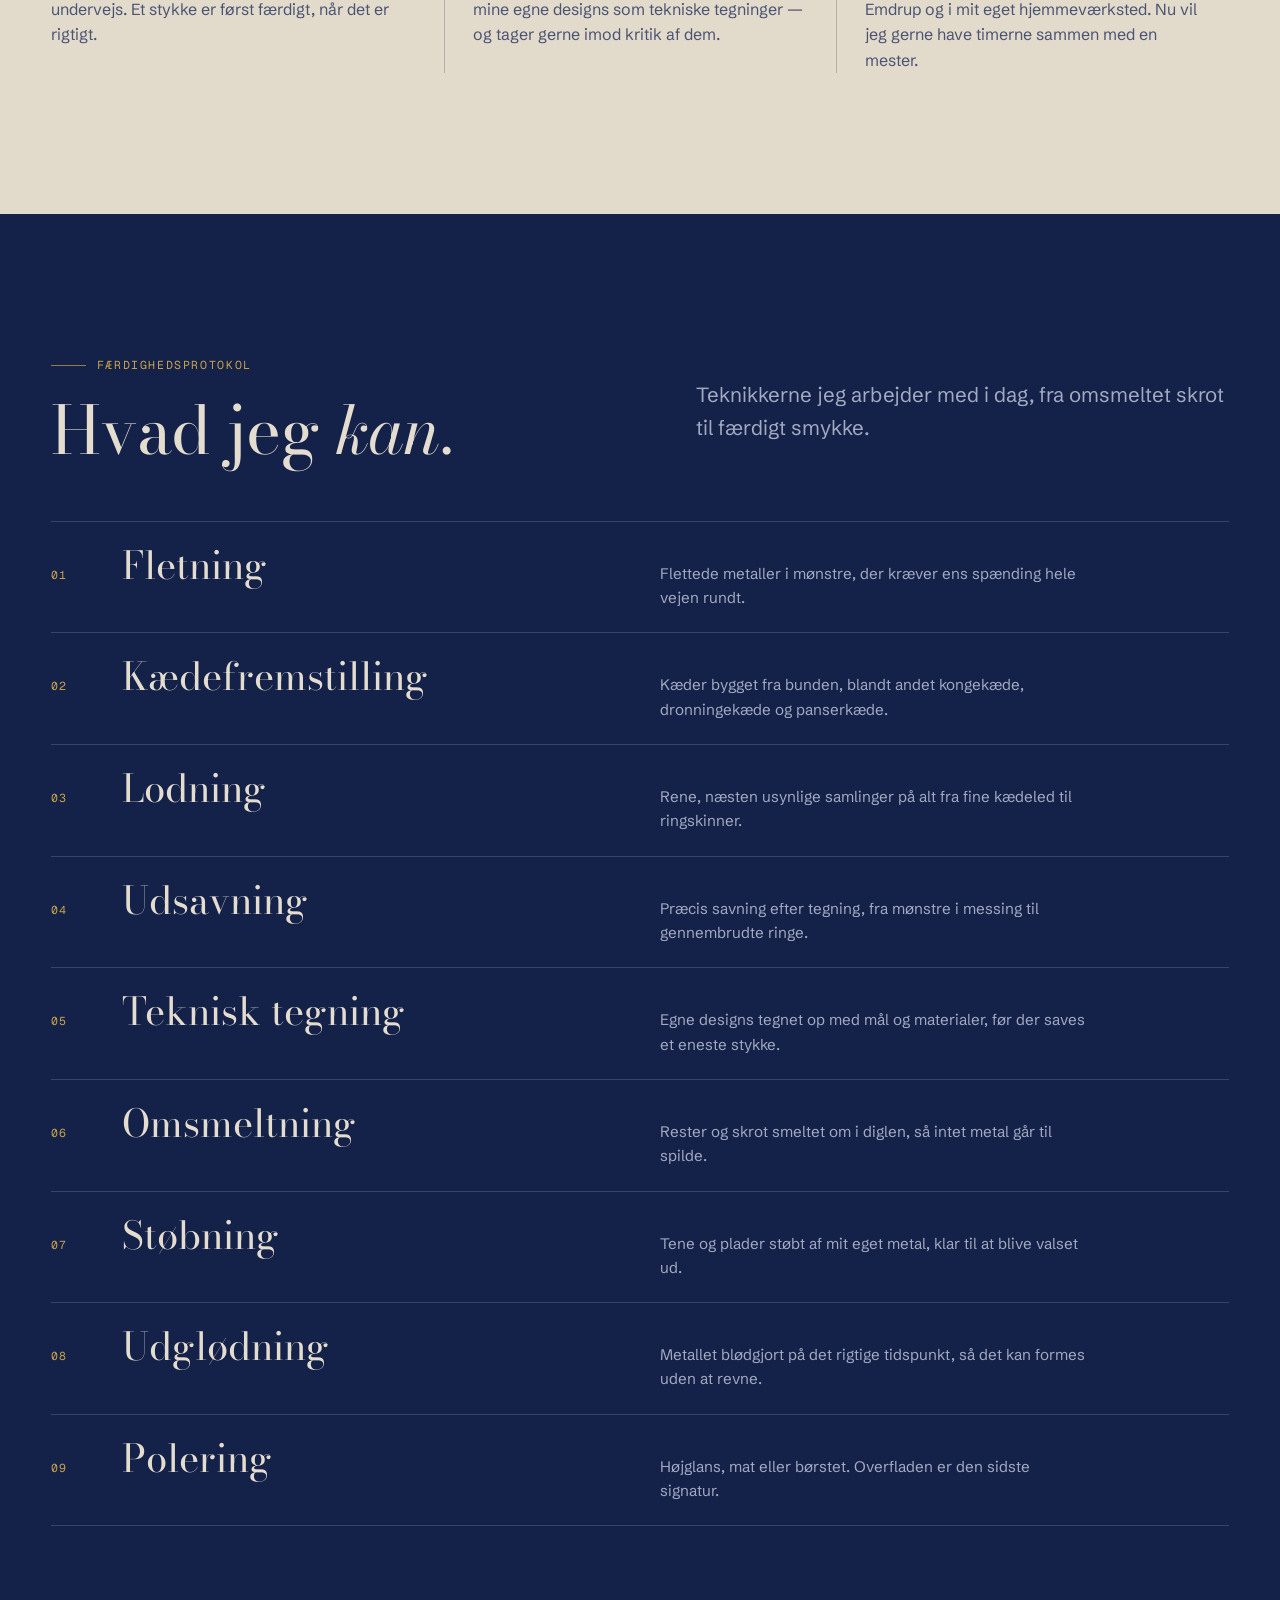
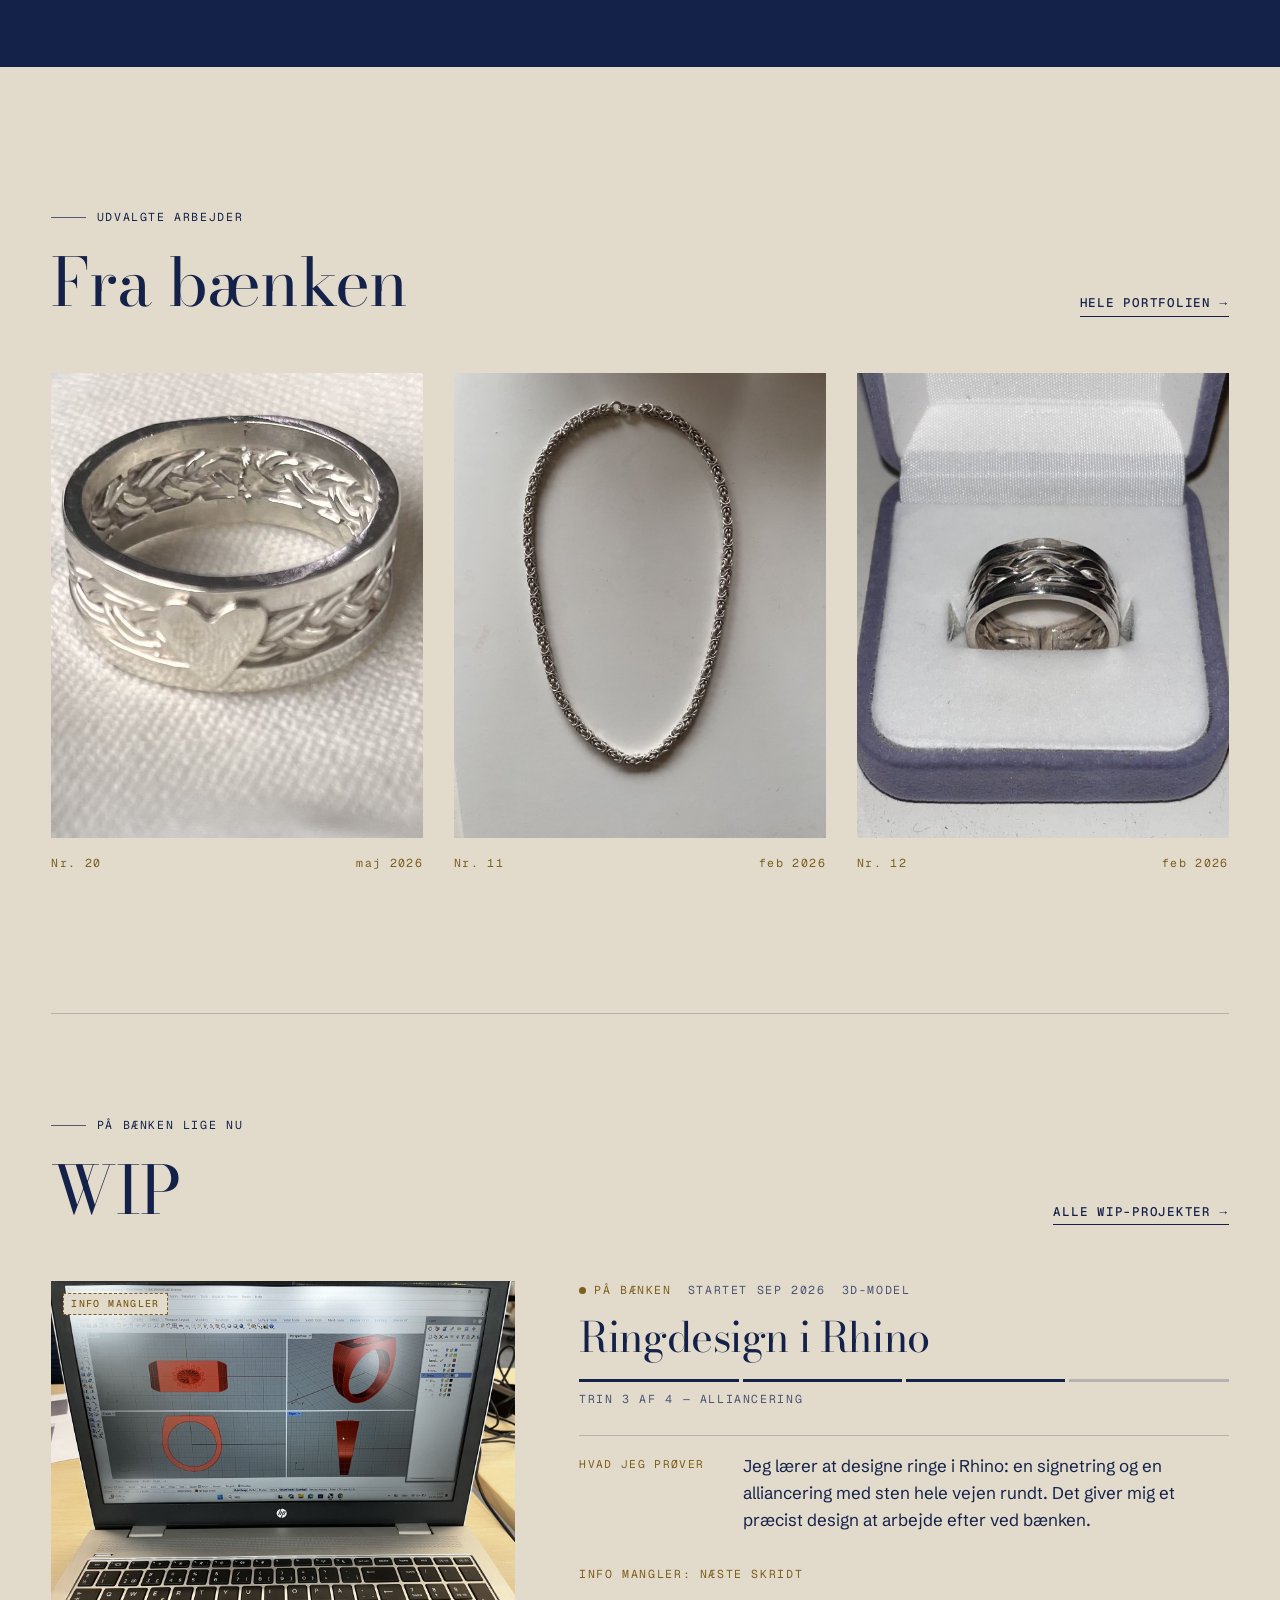
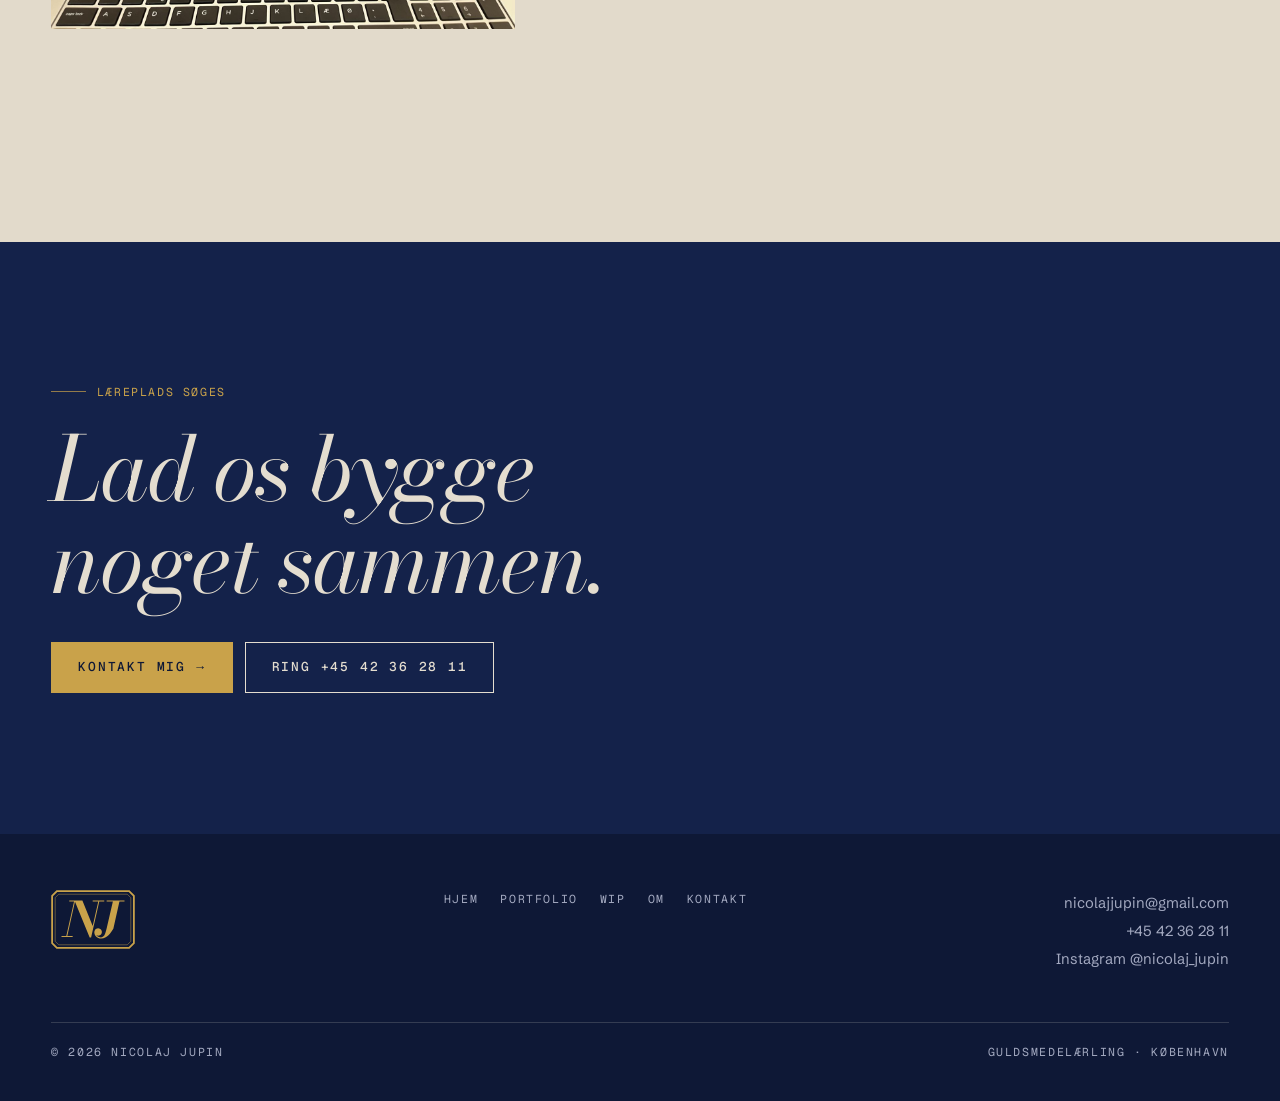
==== commit 5b748c14: "Front page: school is NEXT Emdrup Co-Authored-By: Claude Opus 5.5 <noreply@anthropic.com> Claude-Ses" ====
--- a/index.html
+++ b/index.html
@@ -69,7 +69,7 @@
     <div class="pillars">
       <div class="pillar reveal"><span class="spec">01 — Præcision</span><h3>Mål, der holder</h3><p>Jeg arbejder efter tegning og tjekker mål undervejs. Et stykke er først færdigt, når det er rigtigt.</p></div>
       <div class="pillar reveal"><span class="spec">02 — Personlighed</span><h3>En egen stemme</h3><p>Jeg lærer håndværket fra bunden, men tegner mine egne designs som tekniske tegninger — og tager gerne imod kritik af dem.</p></div>
-      <div class="pillar reveal"><span class="spec">03 — Passion</span><h3>Timer ved bænken</h3><p>Jeg laver smykker både på skolen hos NEXT København og i mit eget hjemmeværksted. Nu vil jeg gerne have timerne sammen med en mester.</p></div>
+      <div class="pillar reveal"><span class="spec">03 — Passion</span><h3>Timer ved bænken</h3><p>Jeg laver smykker både på skolen hos NEXT Emdrup og i mit eget hjemmeværksted. Nu vil jeg gerne have timerne sammen med en mester.</p></div>
     </div>
   </div>
 </section>
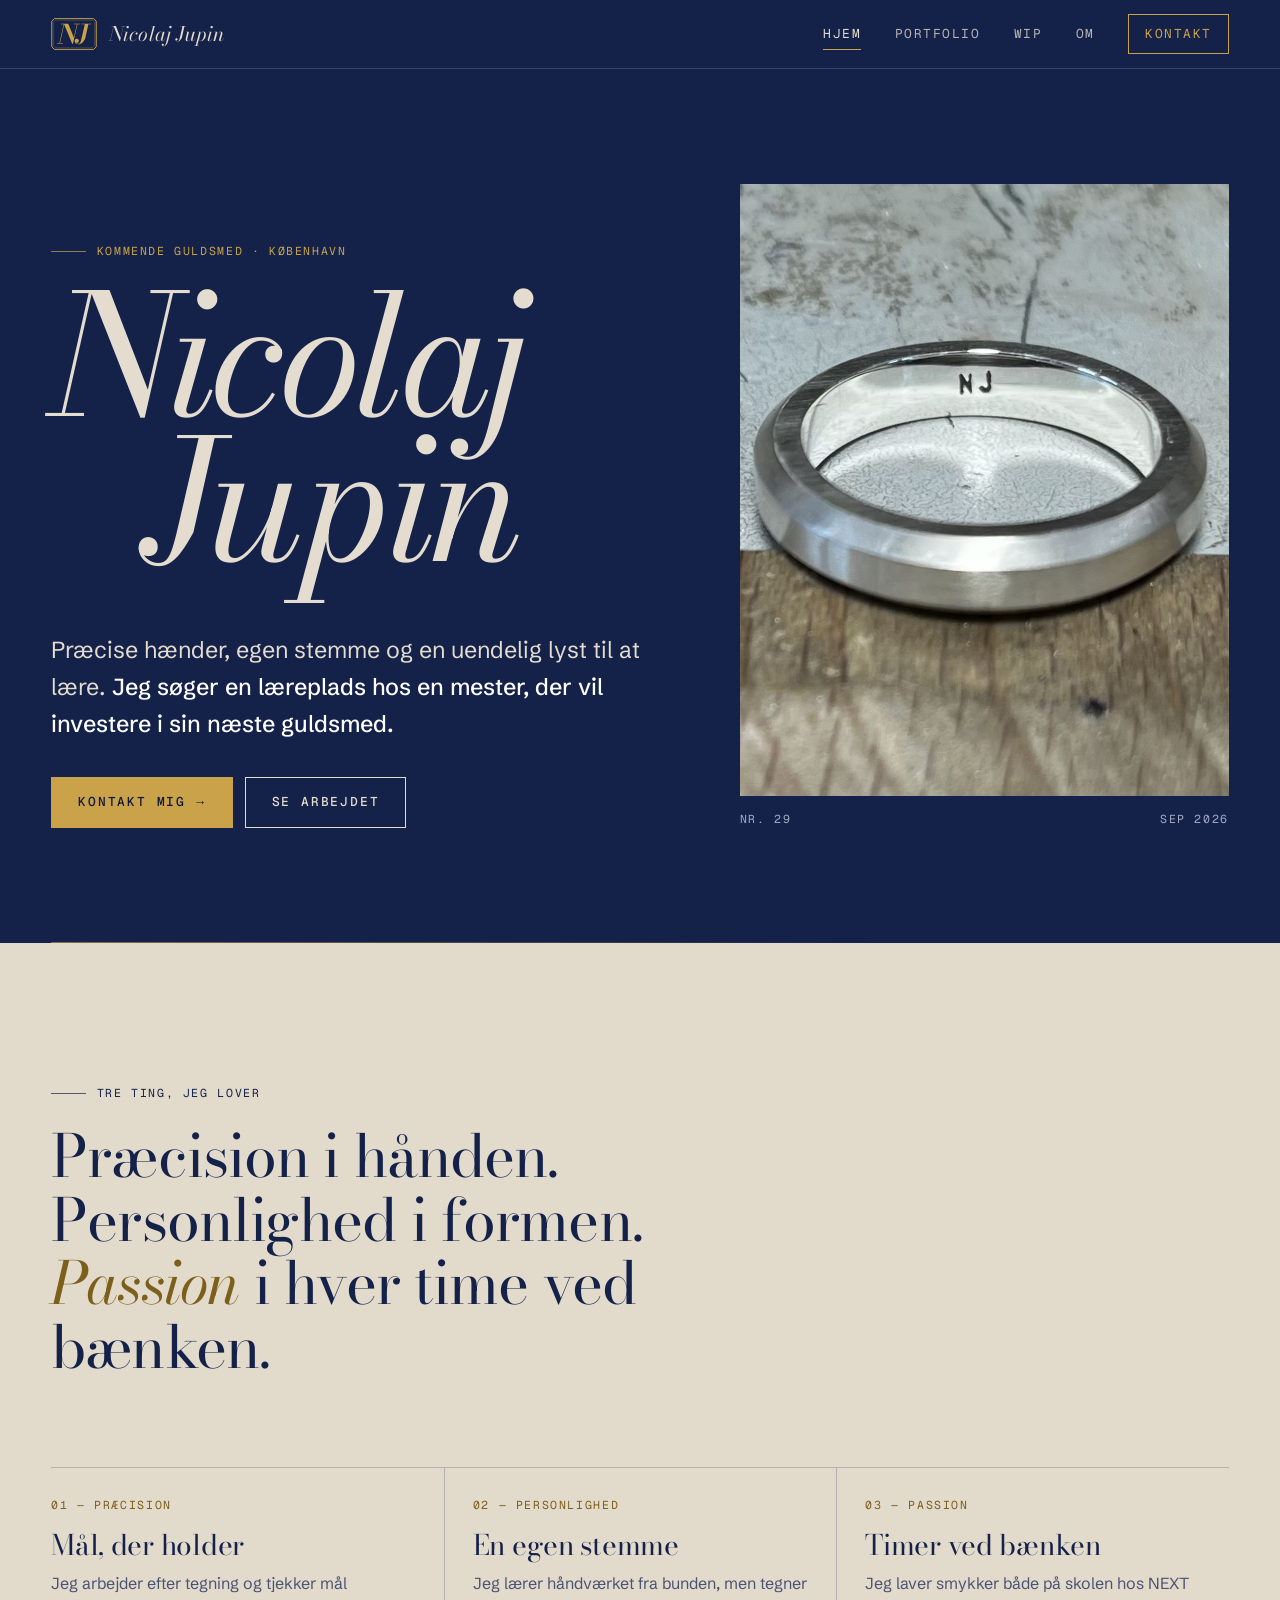
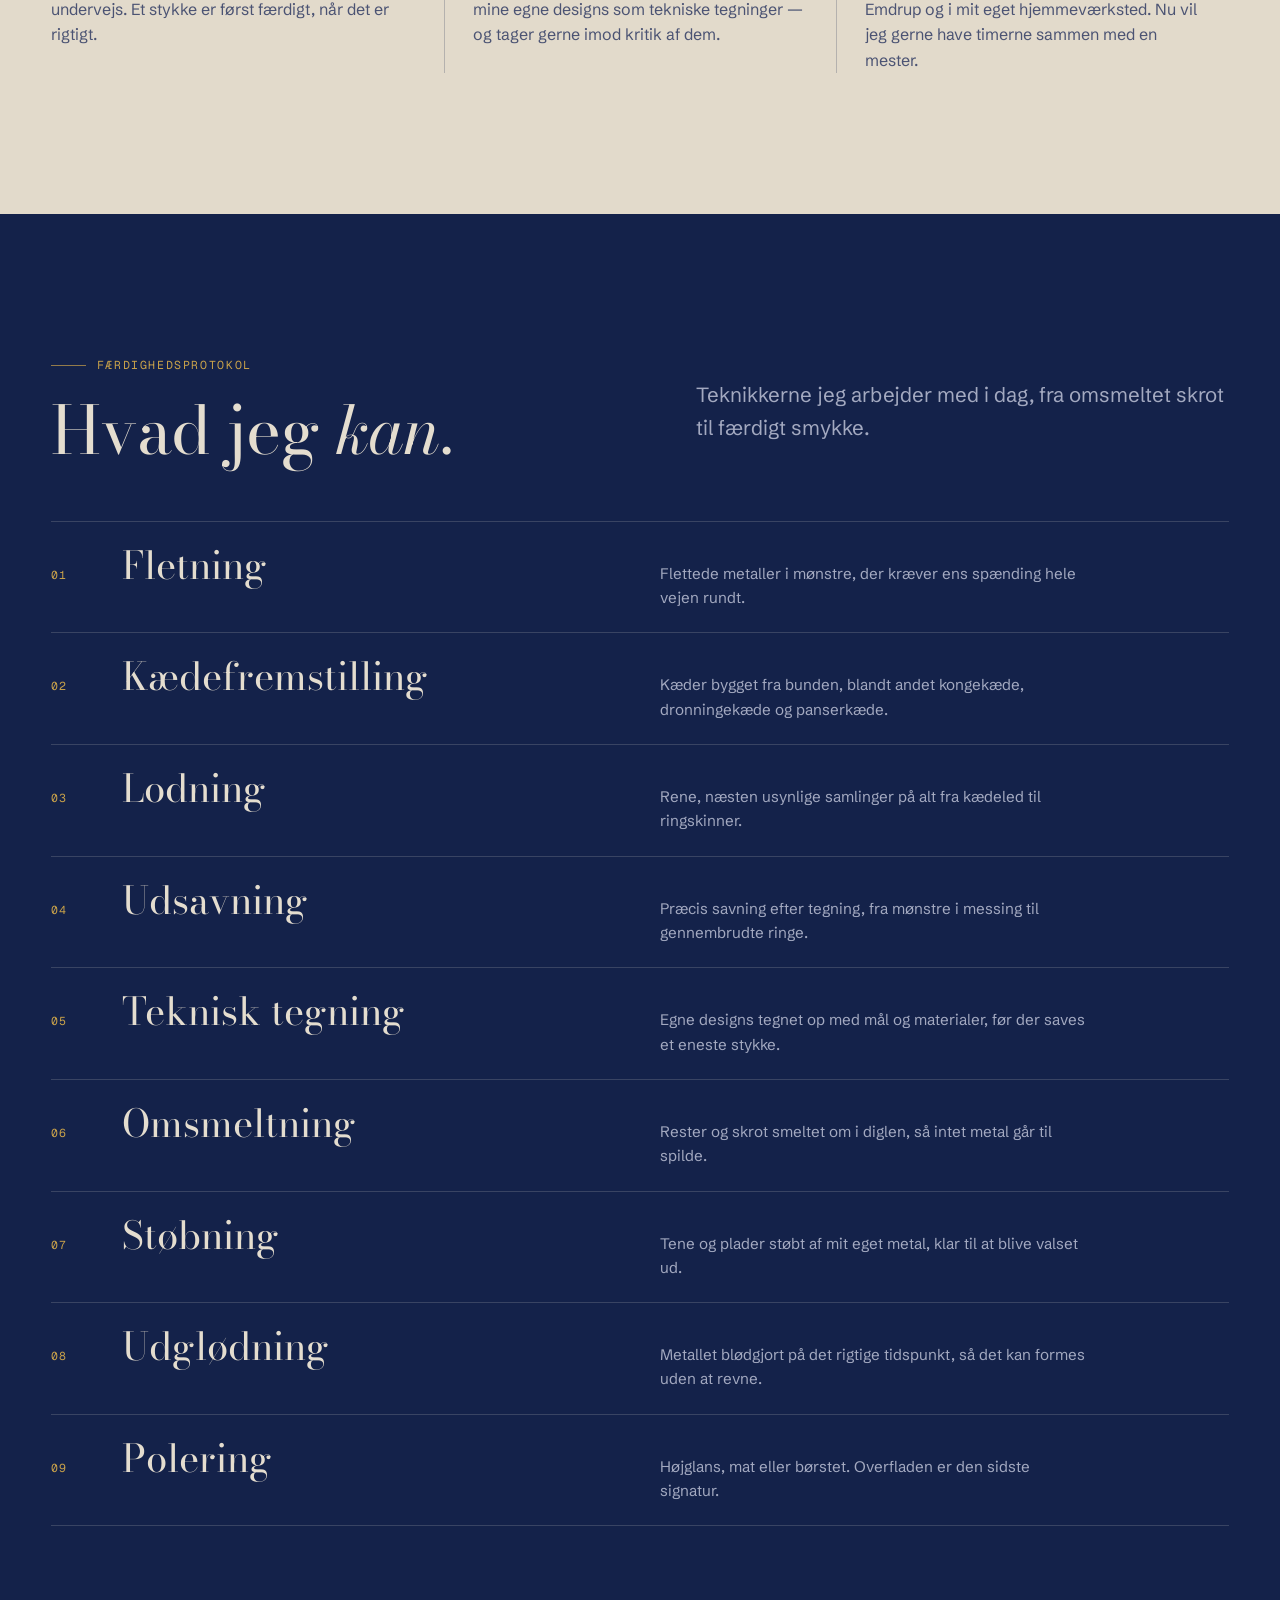
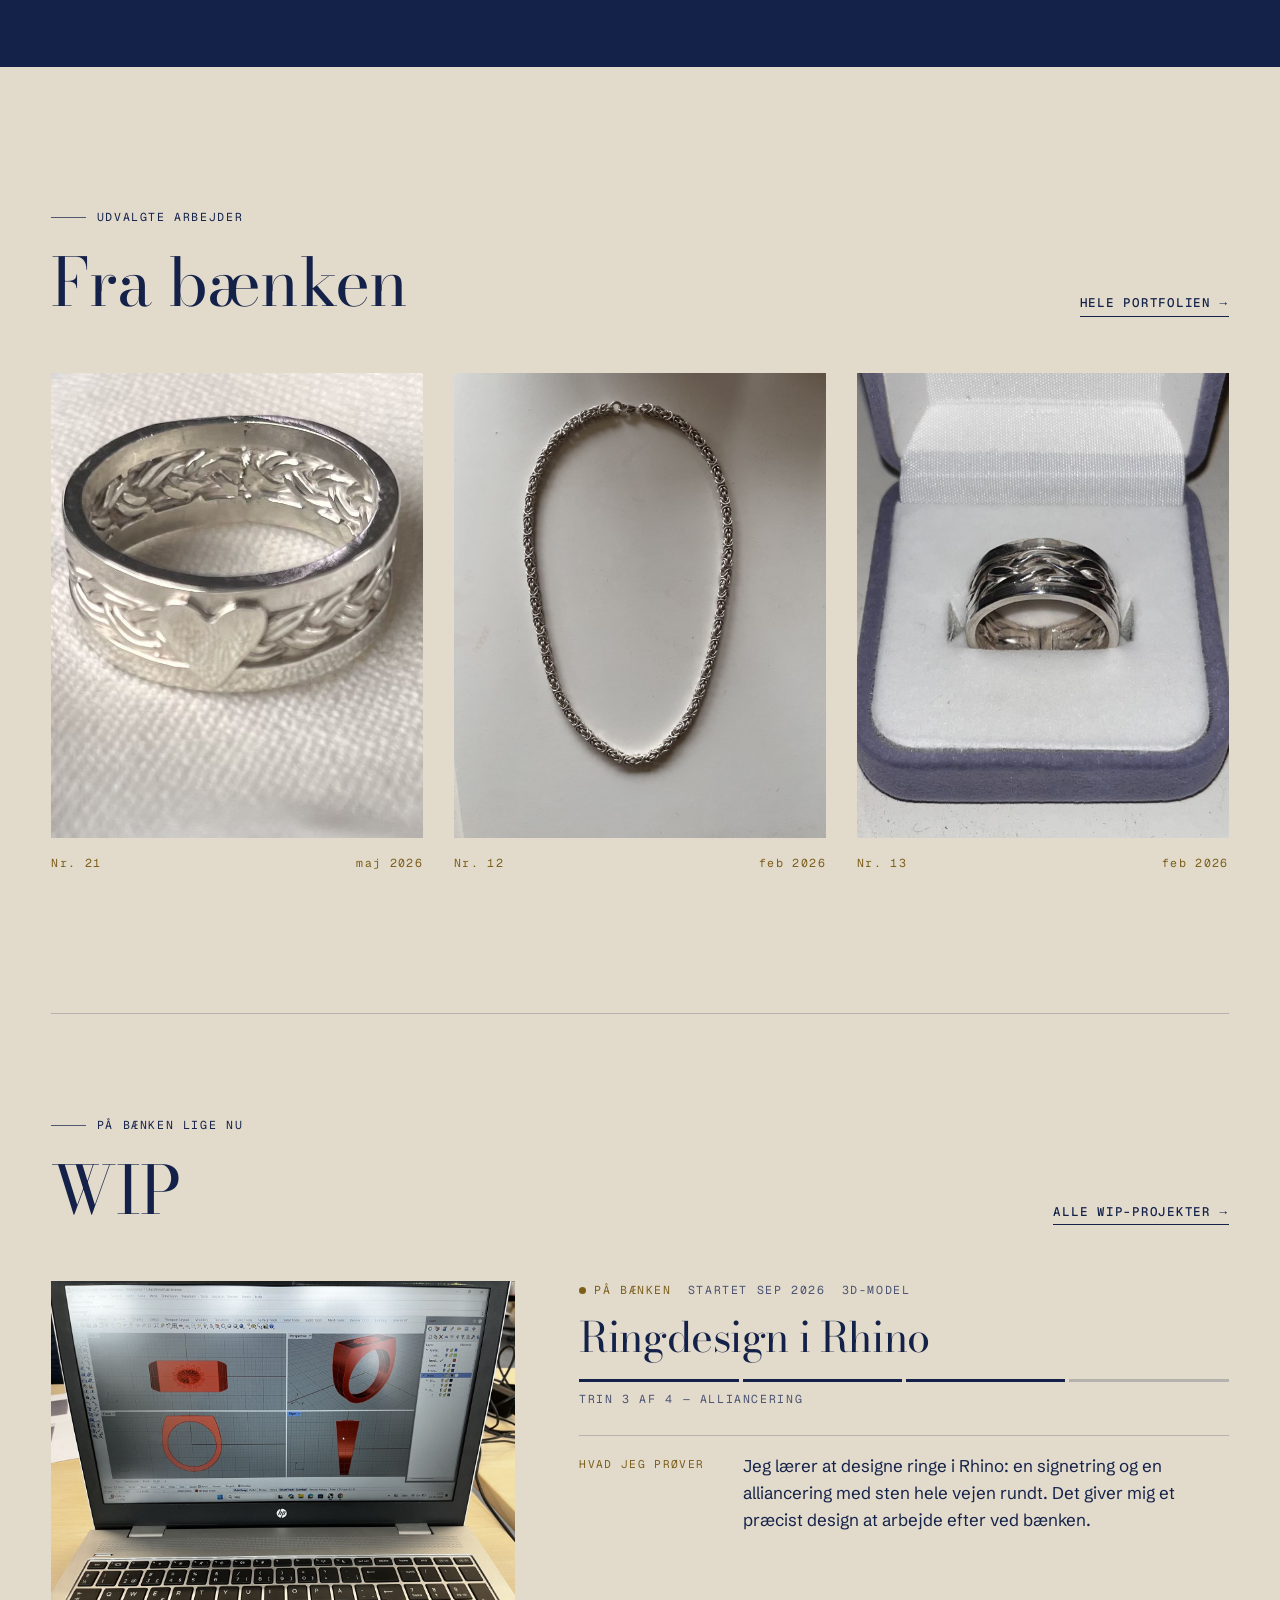
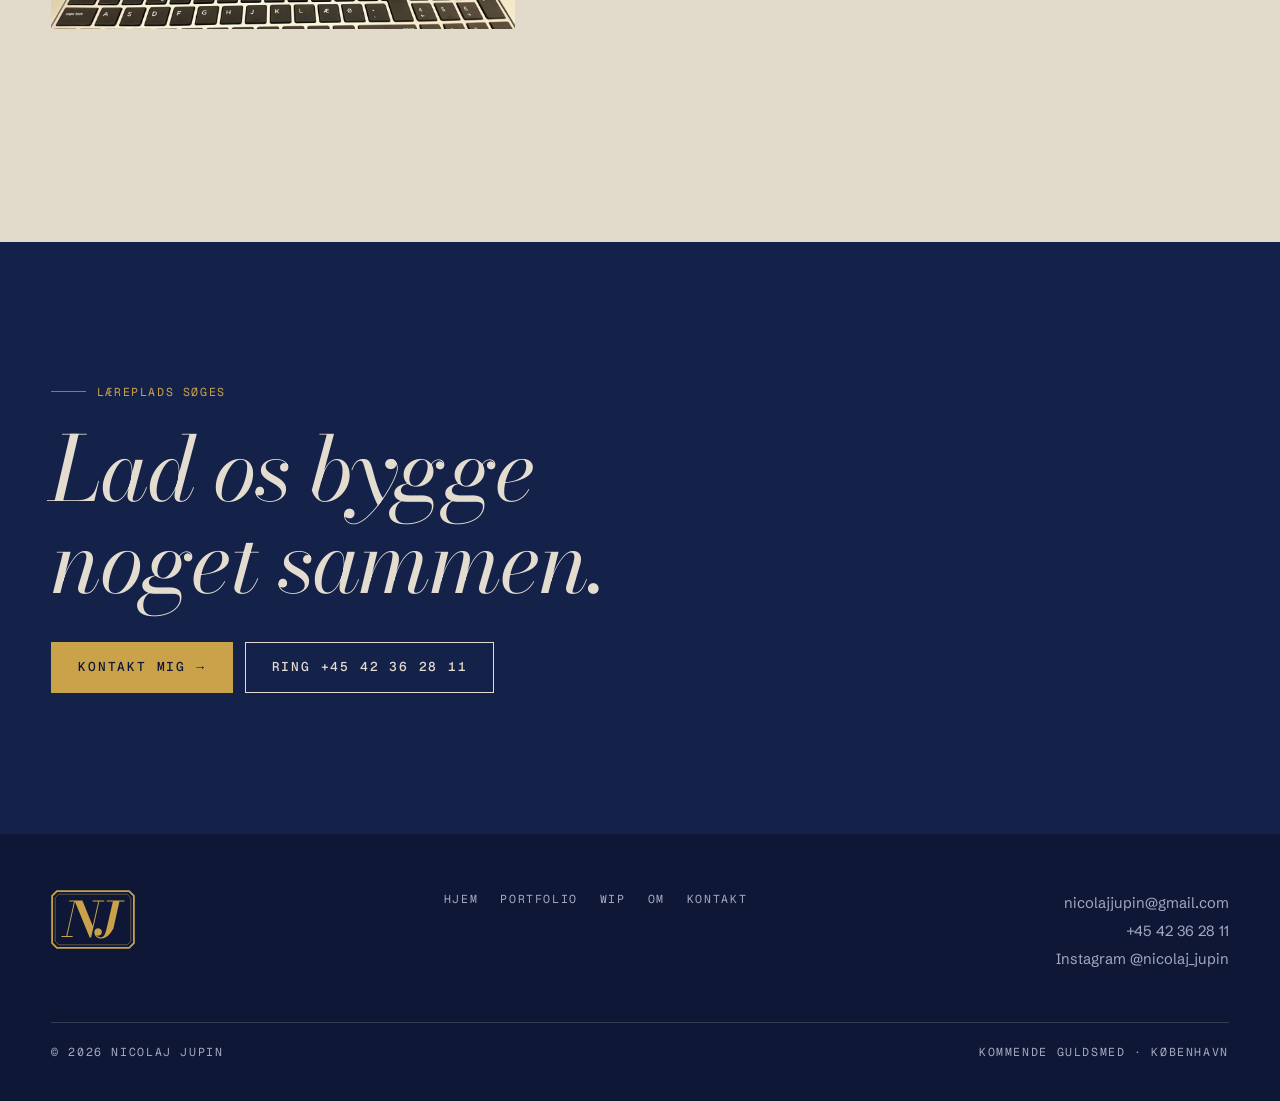
==== commit cbd303db: "Kommende guldsmed instead of guldsmedelærling; hide missing-info from visitors - title, eyebrow, foo" ====
--- a/index.html
+++ b/index.html
@@ -3,14 +3,14 @@
 <head>
 <meta charset="utf-8">
 <meta name="viewport" content="width=device-width, initial-scale=1">
-<title>Nicolaj Jupin — Guldsmedelærling i København</title>
-<meta name="description" content="Nicolaj Jupin er guldsmedelærling i København og søger læreplads. Se portfolio, WIP-projekter og kontakt ham direkte.">
+<title>Nicolaj Jupin · Kommende guldsmed i København</title>
+<meta name="description" content="Nicolaj Jupin er kommende guldsmed i København og søger læreplads. Se portfolio, WIP-projekter og kontakt ham direkte.">
 <meta name="theme-color" content="#14224A">
 <meta property="og:type" content="website">
 <meta property="og:locale" content="da_DK">
 <meta property="og:site_name" content="Nicolaj Jupin — Guldsmed">
-<meta property="og:title" content="Nicolaj Jupin — Guldsmedelærling i København">
-<meta property="og:description" content="Nicolaj Jupin er guldsmedelærling i København og søger læreplads. Se portfolio, WIP-projekter og kontakt ham direkte.">
+<meta property="og:title" content="Nicolaj Jupin · Kommende guldsmed i København">
+<meta property="og:description" content="Nicolaj Jupin er kommende guldsmed i København og søger læreplads. Se portfolio, WIP-projekter og kontakt ham direkte.">
 <meta property="og:image" content="https://nicolaj-jupin.dk/assets/img/og.png">
 <meta property="og:image:width" content="1200">
 <meta property="og:image:height" content="630">
@@ -22,7 +22,7 @@
 <link rel="preload" href="./assets/fonts/BodoniModa-italic.woff2" as="font" type="font/woff2" crossorigin>
 <link rel="preload" href="./assets/fonts/SchibstedGrotesk-normal.woff2" as="font" type="font/woff2" crossorigin>
 <link rel="stylesheet" href="./assets/css/style.css">
-<script type="application/ld+json">{"@context": "https://schema.org", "@type": "Person", "name": "Nicolaj Jupin", "url": "https://nicolaj-jupin.dk/", "jobTitle": "Guldsmedelærling", "email": "mailto:nicolajjupin@gmail.com", "telephone": "+45 42 36 28 11", "address": {"@type": "PostalAddress", "addressLocality": "København", "addressCountry": "DK"}, "sameAs": ["https://www.instagram.com/nicolaj_jupin/"], "knowsAbout": ["Guldsmedearbejde", "Lodning", "Indfatning af ædelsten", "Valsning", "Trådtrækning", "Kædefremstilling", "Teknisk tegning"], "alumniOf": {"@type": "EducationalOrganization", "name": "NEXT København"}}</script>
+<script type="application/ld+json">{"@context": "https://schema.org", "@type": "Person", "name": "Nicolaj Jupin", "url": "https://nicolaj-jupin.dk/", "jobTitle": "Kommende guldsmed", "email": "mailto:nicolajjupin@gmail.com", "telephone": "+45 42 36 28 11", "address": {"@type": "PostalAddress", "addressLocality": "København", "addressCountry": "DK"}, "sameAs": ["https://www.instagram.com/nicolaj_jupin/"], "knowsAbout": ["Guldsmedearbejde", "Lodning", "Indfatning af ædelsten", "Valsning", "Trådtrækning", "Kædefremstilling", "Teknisk tegning"], "alumniOf": {"@type": "EducationalOrganization", "name": "NEXT København"}}</script>
 </head>
 <body>
 <a class="skip" href="#main">Spring til indhold</a>
@@ -47,7 +47,7 @@
 <section class="hero on-ink">
   <div class="wrap hero-grid">
     <div>
-      <p class="eyebrow">Guldsmedelærling · København</p>
+      <p class="eyebrow">Kommende guldsmed · København</p>
       <h1 class="hero-name"><span>Nicolaj</span><span>Jupin</span></h1>
       <p class="hero-line">Præcise hænder, egen stemme og en uendelig lyst til at lære. <strong>Jeg søger en læreplads hos en mester, der vil investere i sin næste guldsmed.</strong></p>
       <div class="hero-actions">
@@ -133,7 +133,7 @@
     </div>
     <div class="foot-base spec">
       <span>© <span id="year">2026</span> Nicolaj Jupin</span>
-      <span>Guldsmedelærling · København</span>
+      <span>Kommende guldsmed · København</span>
     </div>
   </div>
 </footer>
